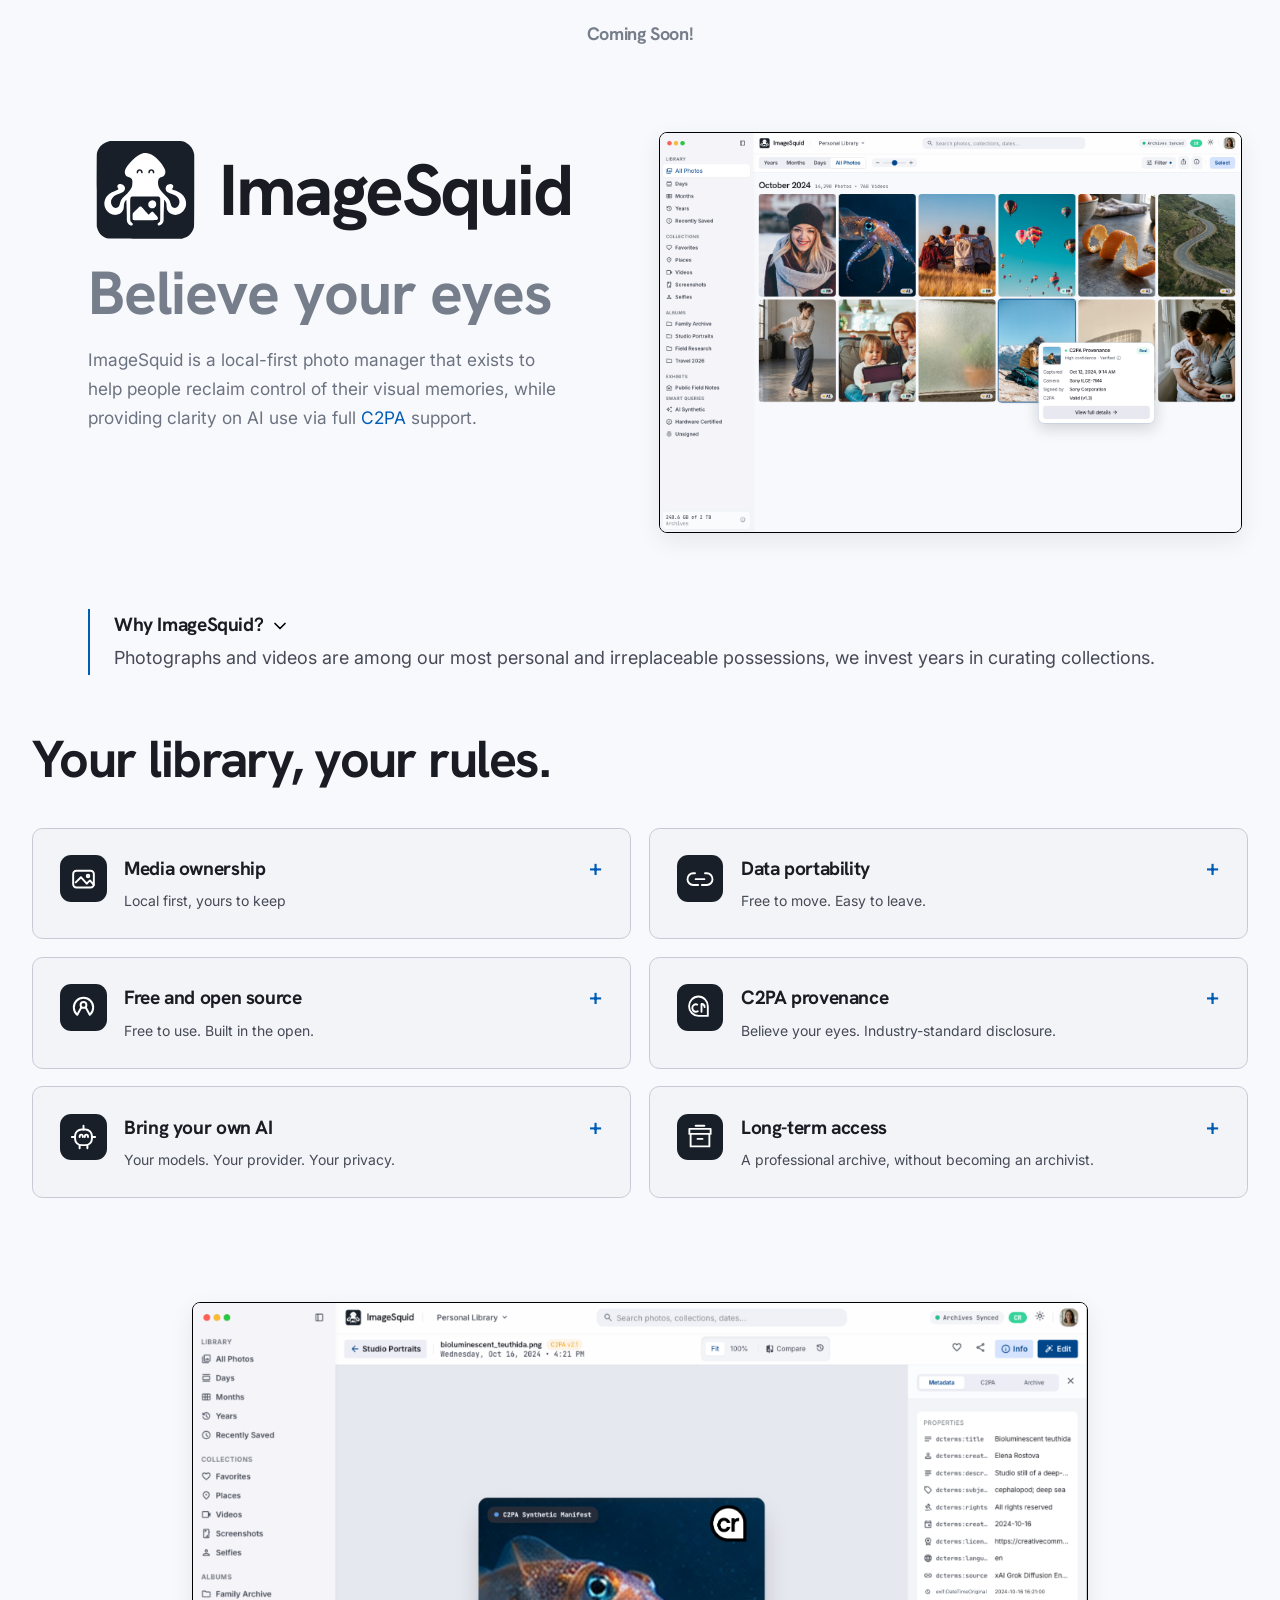
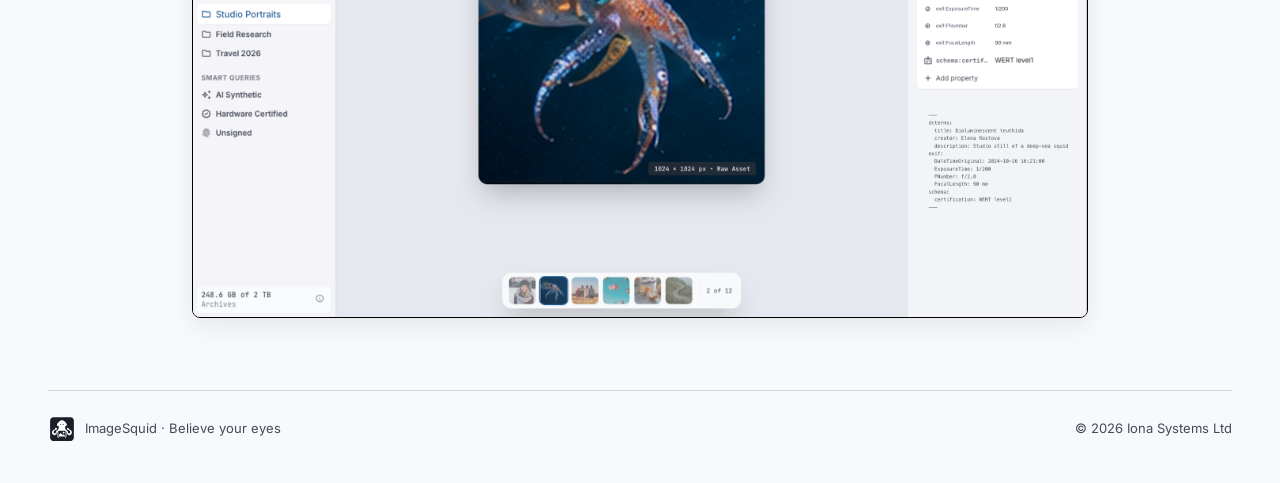
==== index.html @ df7cfb99 "refresh library cards, icons, and mobile footer" ====
<!DOCTYPE html>
<html lang="en">
  <head>
    <meta charset="utf-8" />
    <meta name="viewport" content="width=device-width, initial-scale=1" />
    <meta name="color-scheme" content="light" />
    <title>ImageSquid — Believe your eyes</title>
    <meta
      name="description"
      content="An open-source, local-first photo and video manager. Reclaim control of your visual memories. Believe your eyes."
    />
    <meta property="og:title" content="ImageSquid — Believe your eyes" />
    <meta
      property="og:description"
      content="A local-first photo and video library you own, with Content Credentials from the first import."
    />
    <meta property="og:image" content="assets/screen2.png" />
    <meta property="og:type" content="website" />
    <meta name="twitter:card" content="summary_large_image" />
    <link rel="icon" href="assets/ImageSquid-logo.svg" type="image/svg+xml" />
    <link rel="preconnect" href="https://fonts.googleapis.com" />
    <link rel="preconnect" href="https://fonts.gstatic.com" crossorigin />
    <link
      href="https://fonts.googleapis.com/css2?family=Hanken+Grotesk:ital,wght@0,500;0,600;0,700;1,500&family=Inter:wght@400;500;600;700&family=JetBrains+Mono:wght@500&display=swap"
      rel="stylesheet"
    />
    <style>
      :root {
        color-scheme: light;
        --radius-sm: 0.25rem;
        --radius-lg: 0.5rem;
        --radius-full: 9999px;
        --space-xs: 0.25rem;
        --space-sm: 0.5rem;
        --space-md: 1rem;
        --space-lg: 1.25rem;
        --gutter: 1.5rem;
        --font-display: "Hanken Grotesk", system-ui, sans-serif;
        --font-body: Inter, system-ui, sans-serif;
        --font-code: "JetBrains Mono", ui-monospace, monospace;
        --background: #f8f9fc;
        --on-background: #1a1c23;
        --surface: #ffffff;
        --surface-container-lowest: #ffffff;
        --surface-container-low: #f3f4f8;
        --surface-container: #eceef4;
        --surface-container-high: #e3e6ee;
        --on-surface: #1a1c23;
        --on-surface-variant: #454a56;
        --outline: #6b7280;
        --outline-variant: #c5cad6;
        --primary: #005db6;
        --on-primary: #ffffff;
        --primary-container: #d6e3ff;
        --c2pa-trusted: #047857;
        --c2pa-invalid: #b91c1c;
        --c2pa-wellformed: #1d4ed8;
        --status-unlisted: #b45309;
        --shadow: 0 8px 24px rgb(15 23 42 / 8%);
        --slate-700: #cbd5e1;
        --mark-bg: #181f28;
        --mark-fg: #ffffff;
      }

      *,
      *::before,
      *::after {
        box-sizing: border-box;
      }

      html {
        scroll-behavior: smooth;
        scroll-padding-top: 4.5rem;
      }

      body {
        margin: 0;
        background: var(--background);
        color: var(--on-surface);
        font-family: var(--font-body);
        font-size: 16px;
        font-weight: 400;
        line-height: 1.5;
        overflow-x: clip;
        -webkit-font-smoothing: antialiased;
      }

      img {
        max-width: 100%;
        height: auto;
        display: block;
      }

      a {
        color: var(--primary);
        text-decoration: none;
        text-underline-offset: 0.3em;
      }

      a:hover {
        text-decoration: underline;
      }

      h1,
      h2,
      h3 {
        font-family: var(--font-display);
        font-weight: 700;
        letter-spacing: -0.02em;
        color: var(--on-surface);
        margin: 0;
      }

      h1 {
        font-size: clamp(2.75rem, 7vw, 4.5rem);
        line-height: 1.05;
      }

      h2 {
        font-size: 1.5rem;
        line-height: 2rem;
      }

      h3 {
        font-size: 1.15rem;
        line-height: 1.5rem;
      }

      p {
        margin: 0;
        color: var(--on-surface-variant);
      }

      [hidden] {
        display: none !important;
      }

      .sr-only {
        position: absolute;
        width: 1px;
        height: 1px;
        padding: 0;
        margin: -1px;
        overflow: hidden;
        clip-path: inset(50%);
        white-space: nowrap;
        border: 0;
      }

      .label {
        font-size: 12px;
        font-weight: 700;
        line-height: 16px;
        letter-spacing: 0.05em;
        text-transform: uppercase;
        color: var(--on-surface-variant);
        margin: 0 0 var(--space-sm);
      }

      .code {
        font-family: var(--font-code);
        font-size: 13px;
        font-weight: 500;
      }

      .skip-link {
        position: absolute;
        left: 1rem;
        top: -4rem;
        z-index: 20;
        padding: 0.75rem 1rem;
        background: var(--primary);
        color: var(--on-primary);
        border-radius: var(--radius-sm);
      }

      .skip-link:focus {
        top: 1rem;
      }

      .site-header {
        display: flex;
        align-items: center;
        justify-content: center;
        min-height: 4.25rem;
        padding-block: 0.75rem;
        padding-inline: clamp(1.5rem, 3vw, 4rem);
        background: var(--background);
      }

      .coming-soon {
        margin: 0;
        font-family: var(--font-display);
        font-weight: 700;
        font-size: 1.125rem;
        line-height: 1.3;
        letter-spacing: -0.02em;
        color: #767e8b;
        text-align: center;
      }

      .page-shell,
      .wide-shell,
      .hero-shell {
        margin-inline: auto;
        width: 100%;
        max-width: 80rem;
        padding-inline: 1.5rem;
      }

      .wide-shell {
        max-width: 120rem;
        padding-inline: 1rem;
      }

      .hero-shell {
        max-width: none;
        padding-inline: clamp(1.5rem, 3vw, 4rem);
        position: relative;
        z-index: 2;
      }

      .hero {
        display: grid;
        gap: 2.5rem;
        padding-block: 3.25rem 4.25rem;
        align-items: start;
      }

      .hero-copy,
      .hero-shot {
        min-width: 0;
      }

      .hero-copy {
        text-align: center;
      }

      .hero-lockup {
        display: flex;
        flex-direction: column;
        align-items: stretch;
        width: fit-content;
        max-width: 100%;
        margin-inline: auto;
      }

      .hero-brand {
        display: flex;
        align-items: center;
        justify-content: flex-start;
        gap: clamp(0.55rem, 1.6vw, 1rem);
        margin: 0 0 0.85rem;
        max-width: 100%;
      }

      .hero-logo {
        display: block;
        width: clamp(3.25rem, 9vw, 7.25rem);
        height: clamp(3.25rem, 9vw, 7.25rem);
        flex-shrink: 0;
        margin: 0;
      }

      .hero-wordmark {
        margin: 0;
        font-family: var(--font-display);
        font-weight: 700;
        font-size: clamp(1.7rem, 7vw, 4.5rem);
        line-height: 1;
        letter-spacing: -0.035em;
        color: var(--on-surface);
        min-width: 0;
      }

      .hero-copy h1 {
        width: 0;
        min-width: 100%;
        margin: 0;
        font-size: clamp(1.15rem, 4.6vw, 2.85rem);
        line-height: 1.05;
        letter-spacing: -0.02em;
        color: #767e8b;
        text-align: left;
        white-space: nowrap;
        overflow: hidden;
      }

      .hero-copy .intro {
        width: 0;
        min-width: 100%;
        margin: 1.25rem 0 0;
        font-size: 1.08rem;
        line-height: 1.7;
        text-align: left;
        overflow-wrap: anywhere;
        word-break: break-word;
        color: #6b7280;
      }

      .hero-copy .intro p {
        margin: 0;
        color: inherit;
      }

      .hero-copy .intro p + p {
        margin-top: 1em;
      }

      .hero-copy .intro p:first-child + p {
        margin-top: 1.7em;
      }

      .hero-copy .intro a {
        color: var(--primary);
        text-underline-offset: 0.18em;
      }

      .hero-actions {
        display: flex;
        flex-wrap: wrap;
        align-items: center;
        gap: 0.75rem;
        margin-top: 1.75rem;
      }

      .btn {
        display: inline-flex;
        align-items: center;
        justify-content: center;
        min-height: 2.75rem;
        padding: 0 1.15rem;
        border-radius: var(--radius-sm);
        font-size: 0.875rem;
        font-weight: 600;
        line-height: 1.25;
        text-decoration: none;
        border: 1px solid transparent;
        cursor: pointer;
        font-family: inherit;
      }

      .btn:hover {
        text-decoration: none;
      }

      .btn-primary {
        background: var(--primary);
        color: var(--on-primary);
      }

      .btn-primary:hover {
        filter: brightness(1.06);
      }

      .btn-ghost {
        background: transparent;
        color: var(--on-surface);
        border-color: var(--outline-variant);
      }

      .btn-ghost:hover {
        background: var(--surface-container);
      }

      .hero-shot,
      .c2pa-shot {
        margin: 0;
        border-radius: var(--radius-lg);
        overflow: hidden;
        border: 1px solid #000;
        box-shadow: var(--shadow);
        position: relative;
        z-index: 1;
        transform-origin: center center;
        transition: transform 0.22s ease, box-shadow 0.22s ease;
      }

      .hero-shot img,
      .c2pa-shot img {
        width: 100%;
        height: auto;
        display: block;
      }

      @media (hover: hover) and (pointer: fine) {
        .hero-shot:hover,
        .c2pa-shot:hover {
          z-index: 40;
          transform: scale(1.5);
          box-shadow: 0 28px 80px rgb(15 23 42 / 28%);
        }
      }

      body:has(.hero-shot:hover),
      body:has(.c2pa-shot:hover) {
        overflow-x: visible;
      }

      .believe-band {
        display: grid;
        justify-items: center;
        text-align: center;
        gap: 0.85rem;
        padding: 3.25rem 1rem;
        border-block: 1px solid var(--slate-700);
      }

      .believe-band img {
        width: 72px;
        height: 72px;
        border-radius: 1rem;
      }

      .believe-band p {
        font-family: var(--font-display);
        font-size: clamp(1.75rem, 4vw, 2.5rem);
        font-weight: 700;
        letter-spacing: -0.03em;
        color: var(--on-surface);
        line-height: 1.15;
      }

      .believe-band span {
        color: var(--primary);
      }

      .story,
      .product,
      .points,
      .gallery,
      .close {
        padding-block: 3.25rem;
      }

      .section-head {
        max-width: 40rem;
        margin-bottom: 1.75rem;
      }

      .section-head p {
        margin-top: 0.7rem;
      }

      .fold {
        background: var(--surface-container);
        border: 1px solid var(--outline-variant);
        border-radius: var(--radius-lg);
        padding: 1.15rem 1.25rem;
      }

      .fold + .fold {
        margin-top: 0.85rem;
      }

      .fold summary {
        cursor: pointer;
        list-style: none;
        display: grid;
        gap: 0.35rem;
      }

      .fold summary::-webkit-details-marker {
        display: none;
      }

      .fold summary .more {
        color: var(--primary);
        font-size: 0.8125rem;
        font-weight: 600;
      }

      .fold[open] summary .more {
        color: var(--on-surface-variant);
      }

      .fold .body {
        display: grid;
        gap: 0.85rem;
        padding-top: 1rem;
        max-width: 46rem;
      }

      .fold .body p + p {
        margin-top: 0;
      }

      .tip {
        border-bottom: 1px dotted var(--outline);
        cursor: help;
      }

      .app-stage {
        padding-block: 1rem 3.5rem;
      }

      .tabs {
        display: flex;
        flex-wrap: wrap;
        gap: 0.4rem;
        margin: 1.25rem 0 1rem;
      }

      .tab {
        min-height: 2.5rem;
        padding: 0 0.95rem;
        border-radius: var(--radius-full);
        border: 1px solid var(--outline-variant);
        background: var(--surface-container-low);
        color: var(--on-surface-variant);
        font: 600 0.875rem/1 var(--font-body);
        cursor: pointer;
      }

      .tab[aria-selected="true"] {
        background: var(--primary);
        color: var(--on-primary);
        border-color: transparent;
      }

      .shot-frame {
        margin: 0;
        padding: 0.65rem;
        background: var(--surface-container);
        border: 1px solid var(--slate-700);
        border-radius: var(--radius-lg);
        box-shadow: var(--shadow);
      }

      .shot-frame button {
        display: block;
        width: 100%;
        padding: 0;
        border: 0;
        background: var(--surface-container-lowest);
        border-radius: var(--radius-sm);
        cursor: zoom-in;
      }

      .shot-frame img {
        width: 100%;
        height: auto;
        object-fit: contain;
        background: #f4f5f8;
        border-radius: var(--radius-sm);
      }

      .shot-frame figcaption {
        display: flex;
        flex-wrap: wrap;
        justify-content: space-between;
        gap: 0.5rem 1rem;
        padding: 0.9rem 0.35rem 0.25rem;
        color: var(--on-surface-variant);
        font-size: 0.8125rem;
      }

      .shot-frame figcaption > span:first-child {
        font: 500 0.8125rem/1rem var(--font-code);
        color: var(--on-surface);
      }

      .points-grid {
        display: grid;
        gap: 0.85rem;
      }

      .point {
        display: grid;
        grid-template-columns: 3rem 1fr;
        gap: 0.95rem 1rem;
        align-items: start;
        background: var(--surface-container);
        border: 1px solid var(--outline-variant);
        border-radius: var(--radius-lg);
        padding: 1.1rem 1.15rem;
      }

      .point svg {
        width: 3rem;
        height: 3rem;
        display: block;
      }

      .point h3 {
        margin-bottom: 0.3rem;
      }

      .point .teaser {
        font-size: 0.95rem;
      }

      .point details {
        grid-column: 2;
      }

      .point summary {
        cursor: pointer;
        color: var(--primary);
        font-size: 0.8125rem;
        font-weight: 600;
        width: fit-content;
        margin-top: 0.55rem;
      }

      .point .body {
        display: grid;
        gap: 0.8rem;
        padding-top: 0.75rem;
      }

      .media-grid {
        display: grid;
        grid-template-columns: repeat(12, minmax(0, 1fr));
        gap: var(--space-sm);
        min-width: 0;
      }

      .media-card {
        position: relative;
        display: block;
        padding: 0;
        border: 1px solid var(--outline-variant);
        border-radius: var(--radius-sm);
        overflow: hidden;
        background: var(--surface-container-low);
        cursor: pointer;
        color: inherit;
        font: inherit;
        text-align: left;
        grid-column: span 6;
      }

      .media-card img {
        width: 100%;
        height: 100%;
        object-fit: cover;
        aspect-ratio: 1 / 1;
      }

      .media-card.wide img {
        aspect-ratio: 16 / 10;
      }

      .media-card.tall img {
        aspect-ratio: 2 / 3;
      }

      .cr-badge {
        position: absolute;
        right: 0.5rem;
        bottom: 0.5rem;
        display: inline-flex;
        align-items: center;
        gap: 0.35rem;
        padding: 0.25rem 0.55rem;
        border-radius: var(--radius-full);
        background: rgb(16 19 27 / 78%);
        backdrop-filter: blur(8px);
        border: 1px solid rgb(255 255 255 / 14%);
        font-family: var(--font-code);
        font-size: 11px;
        font-weight: 500;
        letter-spacing: 0.04em;
        color: #fff;
      }

      .dot {
        width: 0.375rem;
        height: 0.375rem;
        border-radius: 50%;
        display: inline-block;
        background: var(--c2pa-wellformed);
      }

      .dot.trusted,
      .cr-badge.trusted .dot {
        background: var(--c2pa-trusted);
      }

      .dot.ai,
      .cr-badge.ai .dot {
        background: var(--status-unlisted);
      }

      .dot.wellformed,
      .cr-badge.wellformed .dot {
        background: var(--c2pa-wellformed);
      }

      .legend {
        list-style: none;
        display: flex;
        flex-wrap: wrap;
        gap: var(--gutter);
        padding: 0;
        margin: var(--gutter) 0 0;
        font-family: var(--font-code);
        font-size: 12px;
        color: var(--on-surface-variant);
      }

      .legend li {
        display: flex;
        align-items: center;
        gap: 0.4rem;
      }

      .close {
        text-align: center;
        padding-bottom: 4.5rem;
      }

      .close img {
        width: 88px;
        height: 88px;
        margin: 0 auto 1.15rem;
        border-radius: 1.15rem;
      }

      .close p {
        max-width: 36rem;
        margin: 0.85rem auto 1.5rem;
      }

      .close .hero-actions {
        justify-content: center;
        margin-top: 0;
      }

      .site-footer {
        --footer-mark: 28px;
        --footer-mark-gap: 0.55rem;
        container-type: inline-size;
        display: flex;
        flex-wrap: wrap;
        justify-content: space-between;
        align-items: center;
        gap: 1rem 2rem;
        border-top: 1px solid var(--slate-700);
        padding-block: 1.5rem 2.5rem;
        color: var(--on-surface-variant);
        font-size: 0.8125rem;
      }

      .footer-brand {
        display: flex;
        align-items: center;
        gap: var(--footer-mark-gap);
        margin: 0;
        color: var(--on-surface-variant);
      }

      .footer-brand img {
        width: var(--footer-mark);
        height: var(--footer-mark);
        border-radius: 0.4rem;
      }

      /* The row wraps just under 418px. Indent only then, so the wide row stays flush right. */
      @container (max-width: 417px) {
        .footer-links {
          padding-inline-start: calc(var(--footer-mark) + var(--footer-mark-gap));
        }
      }

      .footer-links {
        display: flex;
        flex-wrap: wrap;
        gap: 1.25rem;
      }

      .footer-links a {
        color: var(--on-surface-variant);
      }

      .panel-status {
        display: flex;
        align-items: center;
        gap: 0.45rem;
        margin: 0.75rem 0;
        color: var(--on-surface);
      }

      .meta {
        margin: 0;
        display: grid;
        gap: var(--space-sm);
      }

      .meta div {
        display: flex;
        justify-content: space-between;
        gap: var(--space-md);
        padding: 0.45rem 0.6rem;
        background: var(--surface-container-low);
        border: 1px solid var(--outline-variant);
        border-radius: var(--radius-sm);
      }

      .meta dt {
        font-size: 12px;
        font-weight: 700;
        letter-spacing: 0.04em;
        text-transform: uppercase;
        color: var(--on-surface-variant);
      }

      .meta dd {
        margin: 0;
        font-family: var(--font-code);
        font-size: 13px;
        font-weight: 500;
        color: var(--on-surface);
        text-align: right;
      }

      a:focus-visible,
      button:focus-visible,
      summary:focus-visible,
      select:focus-visible {
        outline: 2px solid var(--primary);
        outline-offset: 2px;
      }

      @media (min-width: 768px) {
        .page-shell {
          padding-inline: 2rem;
        }

        .wide-shell {
          padding-inline: 1.5rem;
        }

        .points-grid {
          grid-template-columns: repeat(2, minmax(0, 1fr));
        }

        .media-card.span-8 {
          grid-column: span 8;
        }

        .media-card.span-4 {
          grid-column: span 4;
        }

        .media-card.span-3 {
          grid-column: span 3;
        }

        .media-card.span-6 {
          grid-column: span 6;
        }

        .media-card.wide img,
        .media-card.tall img {
          height: 100%;
          min-height: 16rem;
          aspect-ratio: auto;
        }
      }

      @media (min-width: 1024px) {
        .page-shell {
          padding-inline: 3rem;
        }

        .hero {
          grid-template-columns: 1fr 1fr;
          gap: clamp(2rem, 3vw, 3.5rem);
          padding-block: 4rem 4.5rem;
        }

        .shot-frame img {
          min-height: 0;
        }

        .points-grid {
          grid-template-columns: 1fr;
        }

        .point {
          grid-template-columns: 3.25rem 1fr;
          padding: 1.25rem 1.4rem;
        }
      }

      @media (min-width: 1280px) {
        .points-grid {
          grid-template-columns: repeat(2, minmax(0, 1fr));
        }
      }

      @media (max-width: 480px) {
        .point {
          grid-template-columns: 2.5rem 1fr;
        }

        .point svg {
          width: 2.5rem;
          height: 2.5rem;
        }

        .point details {
          grid-column: 1 / -1;
        }
      }

      @media (prefers-reduced-motion: reduce) {
        html {
          scroll-behavior: auto;
        }

        .hero-shot,
        .c2pa-shot {
          transition: none;
        }

        .belief-arrow {
          transition: none;
        }
      }

      .belief-band {
        position: relative;
        z-index: 0;
        padding-block: 0.25rem 0;
      }

      .belief-band .wrap {
        width: 100%;
        margin: 0;
      }

      .belief-expand {
        box-sizing: border-box;
        margin: 0;
        margin-left: var(--logo-left, clamp(1.5rem, 3vw, 4rem));
        width: calc(var(--shot-right, 100%) - var(--logo-left, 0px));
        max-width: calc(100% - var(--logo-left, 2rem));
        border-left: 2px solid var(--primary);
        padding: 0.25rem 0 0.25rem 1.5rem;
        font-size: 1.125rem;
        line-height: 1.5;
        color: var(--on-surface);
      }

      .belief-expand summary {
        cursor: pointer;
        list-style: none;
      }

      .belief-expand summary::-webkit-details-marker {
        display: none;
      }

      .belief-title-row {
        display: flex;
        align-items: center;
        gap: 0.4rem;
        width: max-content;
        max-width: 100%;
        margin: 0 0 0.35rem;
      }

      .belief-title {
        margin: 0;
        font-family: var(--font-display);
        font-size: 1.2rem;
        font-weight: 700;
        line-height: 1.3;
        letter-spacing: -0.02em;
        color: var(--on-surface);
      }

      .belief-expand summary p {
        margin: 0;
      }

      .belief-arrow {
        flex-shrink: 0;
        display: inline-flex;
        color: #000;
        transition: transform 0.15s ease;
      }

      .belief-arrow svg {
        width: 1.25rem;
        height: 1.25rem;
      }

      .belief-expand[open] .belief-arrow {
        transform: rotate(180deg);
      }

      .belief-rest {
        padding-top: 1em;
      }

      .belief-rest p {
        margin: 0;
      }

      .belief-rest p + p {
        margin-top: 1em;
      }

      #your-library {
        position: relative;
        z-index: 0;
        padding-block: 3.5rem 5.5rem;
      }

      #your-library .wrap {
        width: min(80rem, calc(100% - 4rem));
        margin-inline: auto;
      }

      .c2pa-band {
        position: relative;
        z-index: 2;
        padding: 1rem 15% 4.5rem;
      }

      @media (max-width: 1023px) {
        .c2pa-band {
          padding-inline: clamp(1.5rem, 3vw, 4rem);
        }

        .c2pa-shot {
          width: 100%;
        }

        .belief-expand {
          margin-left: var(--shot-left, clamp(1.5rem, 3vw, 4rem));
          width: calc(var(--shot-right, 100%) - var(--shot-left, 0px));
          max-width: calc(100% - var(--shot-left, 1.5rem));
        }
      }

      .c2pa-heading {
        font-family: var(--font-display);
        font-size: clamp(2.25rem, 4.5vw, 3.25rem);
        line-height: 1.1;
        letter-spacing: -0.03em;
        font-weight: 700;
        color: #767e8b;
        margin: 0 0 1.5rem;
        text-align: center;
      }

      .c2pa-caption {
        margin: 1.25rem 15% 0;
        font-size: 1.08rem;
        line-height: 1.7;
        color: #6b7280;
      }

      .c2pa-caption a {
        color: var(--primary);
        text-underline-offset: 0.18em;
      }

      #your-library .principle-head {
        margin-bottom: 2.5rem;
      }

      #your-library .section-title {
        font-family: var(--font-display);
        font-size: clamp(2.25rem, 4.5vw, 3.25rem);
        line-height: 1.1;
        letter-spacing: -0.03em;
        font-weight: 700;
        color: var(--on-surface);
        margin: 0;
      }

      #your-library .principle-grid {
        display: grid;
        grid-template-columns: 1fr 1fr;
        gap: 1.1rem;
        align-items: start;
      }

      #your-library .principle {
        border: 1px solid var(--outline-variant);
        border-radius: 0.65rem;
        background: var(--surface-container-low);
      }

      #your-library .principle summary {
        list-style: none;
        display: flex;
        align-items: flex-start;
        gap: 1.1rem;
        padding: 1.65rem 1.7rem;
        cursor: pointer;
      }

      #your-library .principle summary::-webkit-details-marker {
        display: none;
      }

      #your-library .feature-icon {
        width: 2.9rem;
        height: 2.9rem;
        flex: none;
        border-radius: 0.7rem;
        background: var(--mark-bg);
        color: var(--mark-fg);
        display: flex;
        align-items: center;
        justify-content: center;
      }

      #your-library .feature-icon img {
        width: 1.9rem;
        height: 1.9rem;
        max-width: none;
      }

      #your-library .principle {
        min-width: 0;
      }

      #your-library .principle summary {
        min-width: 0;
      }

      #your-library .detail-text {
        flex: 1 1 auto;
        min-width: 0;
      }

      #your-library .detail-title {
        display: block;
        font-family: var(--font-display);
        font-size: 1.2rem;
        font-weight: 700;
        letter-spacing: -0.02em;
        color: var(--on-surface);
      }

      #your-library .detail-lead {
        display: block;
        margin-top: 0.4rem;
        color: var(--on-surface-variant);
        font-size: 0.875rem;
        line-height: 1.55;
        overflow-wrap: break-word;
      }

      #your-library .plus {
        color: var(--primary);
        margin-left: auto;
        flex-shrink: 0;
        display: inline-block;
        font-size: 1.45rem;
        line-height: 1.2;
        font-weight: 500;
        transition: transform 0.15s ease;
      }

      #your-library .principle[open] .plus {
        transform: rotate(45deg);
      }

      #your-library .principle .detail-copy {
        padding: 0 1.7rem 0.6rem;
        color: var(--on-surface-variant);
        font-size: 0.95rem;
        line-height: 1.65;
      }

      #your-library .principle[open] summary {
        padding-bottom: 1.15rem;
      }

      #your-library .principle[open] .detail-copy {
        border-top: 1px solid var(--outline-variant);
        padding-top: 1.35rem;
        padding-bottom: 1.5rem;
      }

      #your-library .detail-copy p + p {
        margin-top: 1rem;
      }

      @media (max-width: 900px) {
        .belief-expand {
          font-size: 1rem;
          padding-left: 1.15rem;
        }

        #your-library .wrap {
          width: calc(100% - 2.5rem);
        }

        #your-library .principle-head {
          margin-bottom: 1.75rem;
        }

        #your-library .principle-grid {
          grid-template-columns: 1fr;
          gap: 0.75rem;
        }

        #your-library .principle summary {
          padding: 1.35rem 1.1rem;
          gap: 0.75rem;
        }

        #your-library .feature-icon {
          width: 2.45rem;
          height: 2.45rem;
          border-radius: 0.55rem;
        }

        #your-library .feature-icon img {
          width: 1.6rem;
          height: 1.6rem;
        }

        #your-library .plus {
          font-size: 1.25rem;
        }

        #your-library .principle .detail-copy {
          padding-inline: 1.1rem;
        }
      }

    </style>
  </head>
  <body>
    <a class="skip-link" href="#main">Skip to content</a>

    <header class="site-header">
      <p class="coming-soon">Coming Soon!</p>
    </header>

    <main id="main">
      <div class="hero-shell">
        <section class="hero" id="top" aria-labelledby="hero-heading">
          <div class="hero-copy">
            <div class="hero-lockup">
              <div class="hero-brand">
                <img class="hero-logo" src="assets/ImageSquid-logo.svg" alt="" width="1024" height="1024" />
                <p class="hero-wordmark">ImageSquid</p>
              </div>
              <h1 id="hero-heading">Believe your eyes</h1>
              <div class="intro">
                <p>
                  ImageSquid is a local-first photo manager that exists to help people reclaim control of their visual
              memories, while providing clarity on AI use via full
              <a href="https://contentcredentials.org/" rel="noopener noreferrer">C2PA</a>
              support.
                </p>
              </div>
            </div>
          </div>
          <figure class="hero-shot">
            <img
              src="assets/screen2.png"
              alt="ImageSquid library showing All Photos with a Content Credentials provenance card"
              width="1600"
              height="1100"
              fetchpriority="high"
            />
          </figure>
        </section>
      </div>

      <section class="belief-band" aria-label="Why ImageSquid">
        <div class="wrap">
          <details class="belief-expand">
            <summary>
              <div class="belief-title-row">
                <p class="belief-title">Why ImageSquid?</p>
                <span class="belief-arrow" aria-hidden="true">
                  <svg viewBox="0 0 24 24" fill="none" stroke="currentColor" stroke-width="2" stroke-linecap="round" stroke-linejoin="round">
                    <path d="M6 9l6 6 6-6" />
                  </svg>
                </span>
              </div>
              <p>
                Photographs and videos are among our most personal and
                irreplaceable possessions, we invest years in curating
                collections.
              </p>
            </summary>
            <div class="belief-rest">
              <p>
                However, big tech commercial platforms control how our precious
                memories are stored, organized, accessed, and shared while we
                also rely on their AI tools to process our own images.
              </p>
              <p>
                At the same time, thanks to widespread use of AI, we are losing
                trust in the authenticity and provenance of online images.
              </p>
              <p>ImageSquid exists to address these problems.</p>
            </div>
          </details>
        </div>
      </section>

      <section class="section" id="your-library" aria-labelledby="library-heading">
        <div class="wrap">
          <div class="principle-head">
            <h2 class="section-title" id="library-heading">
              Your library, your rules.</h2>
          </div>
          <div class="principle-grid">
            <details class="principle">
              <summary>
                <span class="feature-icon">
                  <img src="assets/media-ownership.svg" alt="" width="48" height="48" />
                </span>
                <span class="detail-text">
                  <span class="detail-title">Media ownership</span>
                  <span class="detail-lead">Local first, yours to keep</span>
                </span>
                <span class="plus" aria-hidden="true">+</span>
              </summary>
              <div class="detail-copy">
                <p>
                  Media ownership means more than just access to image files: it
                  means retaining available descriptions, dates, edits,
                  organization, relationships, and source context that give those
                  images meaning.
                </p>
                <p>
                  ImageSquid aims to make independent media ownership convenient.
                  Users should have a fast, capable application for finding,
                  enhancing, enjoying, and sharing their collections across
                  devices and operating systems.
                </p>
              </div>
            </details>
            <details class="principle">
              <summary>
                <span class="feature-icon">
                  <img src="assets/data-portability.svg" alt="" width="48" height="48" />
                </span>
                <span class="detail-text">
                  <span class="detail-title">Data portability</span>
                  <span class="detail-lead">Free to move. Easy to leave.</span>
                </span>
                <span class="plus" aria-hidden="true">+</span>
              </summary>
              <div class="detail-copy">
                <p>
                  ImageSquid libraries remain usable offline, portable between
                  providers, and exportable if users quit ImageSquid. Optional
                  hosting and synchronization supports that freedom.
                </p>
                <p>
                  ImageSquid's business model is to offer all application
                  features as free and open-source software and provide a
                  freemium upgrade for ImageSquid.app backup and syncing
                  service.
                </p>
                <p>
                  This is a similar approach to the Obsidian note management
                  tool. Obsidian is free but closed source. With ImageSquid's
                  open-source license users can clone the same software from our
                  Git repo and host their own backup and sync infrastructure if
                  they choose.
                </p>
                <p>
                  To be clear, ImageSquid users must be able to leave a hosting
                  provider, work offline, recover from mistakes, and leave
                  ImageSquid the app and the optional online service at any time
                  without losing original media, subsequent enhancements or
                  metadata enrichment.
                </p>
                <p>
                  This principle and its practical implementation is based
                  heavily on the Personal Data Server primitive used in the AT
                  Protocol architecture by platforms like Bluesky.
                </p>
              </div>
            </details>
            <details class="principle">
              <summary>
                <span class="feature-icon">
                  <img src="assets/open-source.svg" alt="" width="48" height="48" />
                </span>
                <span class="detail-text">
                  <span class="detail-title">Free and open source</span>
                  <span class="detail-lead">Free to use. Built in the open.</span>
                </span>
                <span class="plus" aria-hidden="true">+</span>
              </summary>
              <div class="detail-copy">
                <p>
                  Every ImageSquid application feature is free and open-source
                  software. You can clone the same code from the Git repository
                  and run it yourself, including your own backup and sync.
                </p>
              </div>
            </details>
          <details class="principle">
              <summary>
                <span class="feature-icon">
                  <img src="assets/c2pa-provenance.svg" alt="" width="48" height="48" />
                </span>
                <span class="detail-text">
                  <span class="detail-title">C2PA provenance</span>
                  <span class="detail-lead">Believe your eyes. Industry-standard disclosure.</span>
                </span>
                <span class="plus" aria-hidden="true">+</span>
              </summary>
              <div class="detail-copy">
                <p>
                  ImageSquid keeps C2PA Content Credentials with the media, so
                  you can see how a picture was made, including when AI was
                  used. The manifest stays with the file, in your library.
                </p>
              </div>
            </details>
            <details class="principle">
              <summary>
                <span class="feature-icon">
                  <img src="assets/byo-ai.svg" alt="" width="48" height="48" />
                </span>
                <span class="detail-text">
                  <span class="detail-title">Bring your own AI</span>
                  <span class="detail-lead">Your models. Your provider. Your privacy.</span>
                </span>
                <span class="plus" aria-hidden="true">+</span>
              </summary>
              <div class="detail-copy">
                <p>
                  The actual AI inference models used in ImageSquid processing
                  tasks and end-user features should remain the user's choice.
                </p>
                <p>
                  ImageSquid can connect to a local AI runner and open-source
                  model (for example llama.cpp + Gemma 4) using the
                  industry-standard OpenAI API format, or to the owner's own
                  supported frontier-provider account; the user pays that
                  provider directly. This is bring-your-own (BYO) inference. The
                  AI Connections surface explains that arrangement, including
                  that encrypted backup does not receive inference traffic and
                  that a remote endpoint can read what the owner sends.
                </p>
              </div>
            </details>
            <details class="principle">
              <summary>
                <span class="feature-icon">
                  <img src="assets/long-term-access.svg" alt="" width="48" height="48" />
                </span>
                <span class="detail-text">
                  <span class="detail-title">Long-term access</span>
                  <span class="detail-lead">A professional archive, without becoming an archivist.</span>
                </span>
                <span class="plus" aria-hidden="true">+</span>
              </summary>
              <div class="detail-copy">
                <p>
                  ImageSquid is designed from the perspective of professional
                  archival collections management. It adopts a long-term view of
                  the stewardship, findability, usability, and trustworthiness
                  of the digital files in the system's care.
                </p>
                <p>
                  Original media and its accumulated context are preserved using
                  open archival standards so collections remain recoverable,
                  understandable, and reusable over time.
                </p>
                <p>
                  A key component of this approach is the capability to use the
                  files that ImageSquid stores on disk as the canonical data
                  source. If any of the application layer or its indexes are
                  corrupted or removed, the user will have the option to rebuild
                  the application layer in full using the source files stored in
                  OCFL (Oxford Common File Layout) objects.
                </p>
                <p>
                  OCFL is the digital archives industry's best practice for
                  storing versioned files and inventories on disk so a
                  collection remains inspectable and rebuildable with ordinary
                  file tools, independent of ImageSquid's catalog or an online
                  platform.
                </p>
                <p>
                  ImageSquid brings this discipline and professional design into
                  everyday image management without requiring users to become
                  archivists or system administrators.
                </p>
              </div>
            </details>
            </div>
        </div>
      </section>

      <section class="c2pa-band" aria-labelledby="c2pa-heading">
        <figure class="c2pa-shot">
          <img
            src="assets/screen3.png"
            alt="ImageSquid media inspector showing an AI-generated squid portrait with a C2PA Synthetic Manifest badge, C2PA version in the title bar, and Metadata, C2PA, and Archive tabs"
            width="1600"
            height="1100"
          />
        </figure>

      </section>

      <div class="page-shell">
        <footer class="site-footer">
          <p class="footer-brand">
            <img src="assets/ImageSquid-logo.svg" alt="" width="28" height="28" />
            ImageSquid · Believe your eyes
          </p>
          <p class="footer-links">
            <a href="https://iona.ltd" rel="noopener noreferrer">© 2026 Iona Systems Ltd</a>
          </p>
        </footer>
      </div>
    </main>

    <script>
      (function () {
        const brand = document.querySelector(".hero-brand");
        const title = document.getElementById("hero-heading");
        if (!brand || !title) return;

        const probe = document.createElement("span");
        probe.setAttribute("aria-hidden", "true");
        probe.textContent = title.textContent;
        probe.style.cssText =
          "position:absolute;left:-9999px;top:0;white-space:nowrap;font-size:100px;pointer-events:none;";
        document.body.appendChild(probe);

        const fit = () => {
          const target = brand.getBoundingClientRect().width;
          const cs = getComputedStyle(title);
          probe.style.fontFamily = cs.fontFamily;
          probe.style.fontWeight = cs.fontWeight;
          probe.style.fontStyle = cs.fontStyle;
          probe.style.letterSpacing = cs.letterSpacing;
          probe.style.fontSize = "100px";
          const natural = probe.getBoundingClientRect().width;
          if (target <= 0 || natural <= 0) return;
          title.style.fontSize = (100 * target) / natural + "px";
          window.dispatchEvent(new Event("imagesquid:lockup"));
        };

        fit();
        if (document.fonts && document.fonts.ready) {
          document.fonts.ready.then(fit);
        }
        if (typeof ResizeObserver === "function") {
          new ResizeObserver(fit).observe(brand);
        } else {
          window.addEventListener("resize", fit);
        }
      })();

      (function () {
        const logo = document.querySelector(".hero-logo");
        const lockup = document.querySelector(".hero-lockup");
        const shot = document.querySelector(".hero-shot");
        if (!logo) return;

        const align = () => {
          const left = Math.max(0, Math.round(logo.getBoundingClientRect().left));
          document.documentElement.style.setProperty("--logo-left", left + "px");
          if (shot) {
            const box = shot.getBoundingClientRect();
            document.documentElement.style.setProperty(
              "--shot-left",
              Math.max(0, Math.round(box.left)) + "px"
            );
            document.documentElement.style.setProperty(
              "--shot-right",
              Math.round(box.right) + "px"
            );
          }
        };

        align();
        requestAnimationFrame(align);
        if (document.fonts && document.fonts.ready) {
          document.fonts.ready.then(() => {
            align();
            requestAnimationFrame(align);
          });
        }
        if (typeof ResizeObserver === "function") {
          new ResizeObserver(align).observe(logo);
          if (lockup) new ResizeObserver(align).observe(lockup);
          if (shot) new ResizeObserver(align).observe(shot);
        }
        window.addEventListener("resize", align);
        window.addEventListener("imagesquid:lockup", align);
      })();
    </script>
  </body>
</html>
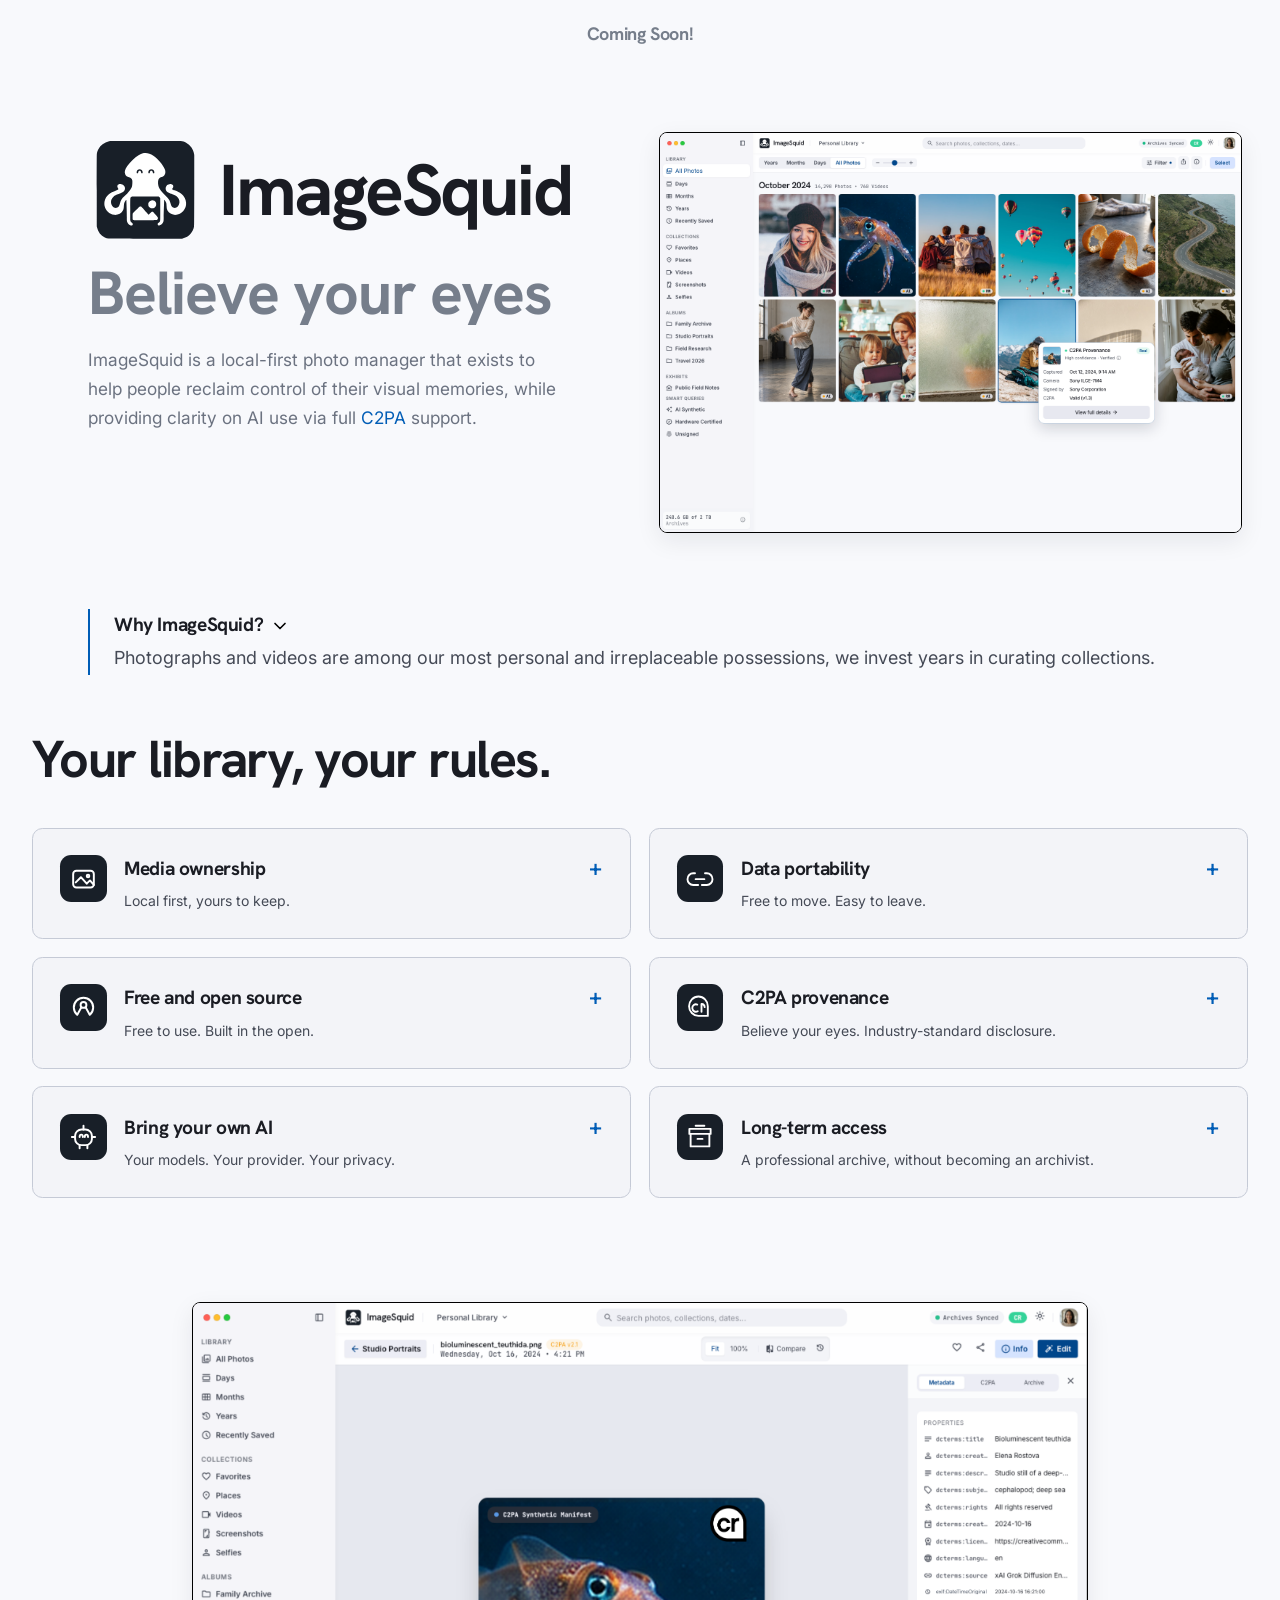
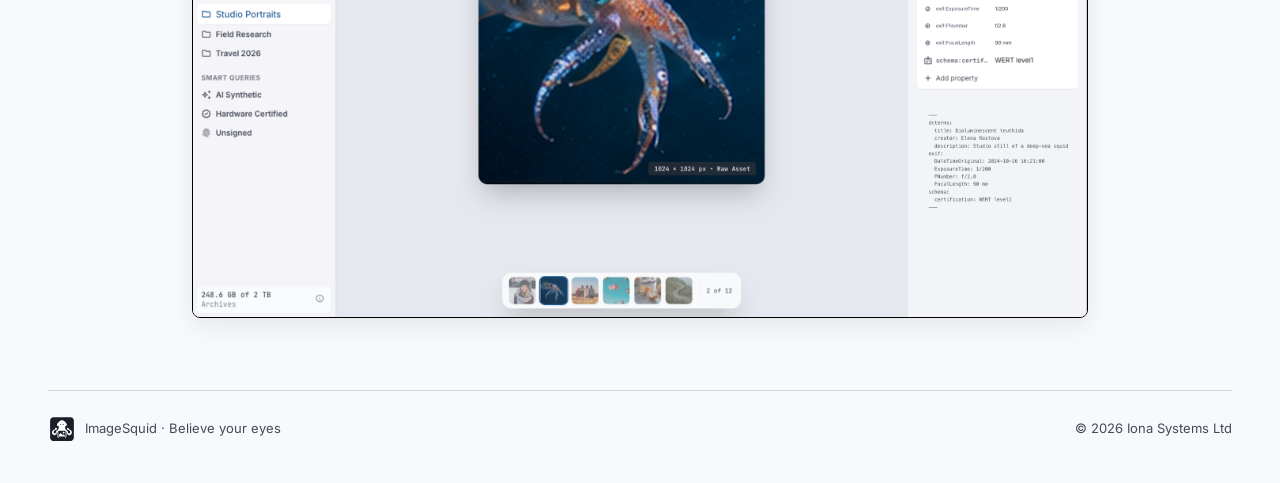
==== commit 13976e67: "rewrite library card copy" ====
--- a/index.html
+++ b/index.html
@@ -1182,8 +1182,19 @@
         padding-bottom: 1.5rem;
       }
 
-      #your-library .detail-copy p + p {
+      #your-library .detail-copy p + p,
+      #your-library .detail-copy p + ol,
+      #your-library .detail-copy ol + p {
         margin-top: 1rem;
+      }
+
+      #your-library .detail-copy ol {
+        margin: 0;
+        padding-left: 1.25rem;
+      }
+
+      #your-library .detail-copy li + li {
+        margin-top: 0.35rem;
       }
 
       @media (max-width: 900px) {
@@ -1319,22 +1330,61 @@
                 </span>
                 <span class="detail-text">
                   <span class="detail-title">Media ownership</span>
-                  <span class="detail-lead">Local first, yours to keep</span>
+                  <span class="detail-lead">Local first, yours to keep.</span>
                 </span>
                 <span class="plus" aria-hidden="true">+</span>
               </summary>
               <div class="detail-copy">
                 <p>
-                  Media ownership means more than just access to image files: it
-                  means retaining available descriptions, dates, edits,
-                  organization, relationships, and source context that give those
-                  images meaning.
+                  The images matter. So do the descriptions, dates, edits and
+                  relationships you've spent years bringing together.
+                </p>
+                <p>
+                  Retain full control over the files, the edits, and the meaning
+                  you've added.
+                </p>
+                <p>
+                  ImageSquid includes a bulk import feature for most major
+                  commercial photo management app platforms.
+                </p>
+                <p>
+                  The library lives on your computer, works offline, and leaves
+                  with you.
+                </p>
+                <p>
+                  Ownership is not just the image files but also the context and
+                  the meaning around them: descriptions, dates, edits,
+                  organization, and source context.
+                </p>
+                <p>
+                  Originals, edits, and metadata remain exportable if you quit
+                  the app or the hosted service.
                 </p>
                 <p>
                   ImageSquid aims to make independent media ownership convenient.
                   Users should have a fast, capable application for finding,
                   enhancing, enjoying, and sharing their collections across
                   devices and operating systems.
+                </p>
+                <p>
+                  The ImageSquid user experience combines the everyday
+                  convenience of comprehensive applications like Apple Photos
+                  with cross-platform ownership, reliable migration, and
+                  institutional-grade backup.
+                </p>
+                <p>
+                  For example, a single ImageSquid user library can be synced
+                  and used across Windows, macOS and Linux desktops, an online
+                  web app or mobile-web interfaces.
+                </p>
+                <p>
+                  The initial migration of a full image library into ImageSquid
+                  can take a while due to network and computing restrictions.
+                  Therefore, the import process must be robust, able to recover
+                  from errors and pick up where it left off without restarting.
+                  It needs to do this while running quietly in the background,
+                  without blocking or locking active UI use, and ensuring 100%
+                  file copy fidelity.
                 </p>
               </div>
             </details>
@@ -1351,34 +1401,32 @@
               </summary>
               <div class="detail-copy">
                 <p>
-                  ImageSquid libraries remain usable offline, portable between
-                  providers, and exportable if users quit ImageSquid. Optional
-                  hosting and synchronization supports that freedom.
-                </p>
-                <p>
-                  ImageSquid's business model is to offer all application
-                  features as free and open-source software and provide a
-                  freemium upgrade for ImageSquid.app backup and syncing
-                  service.
-                </p>
-                <p>
-                  This is a similar approach to the Obsidian note management
-                  tool. Obsidian is free but closed source. With ImageSquid's
-                  open-source license users can clone the same software from our
-                  Git repo and host their own backup and sync infrastructure if
-                  they choose.
-                </p>
-                <p>
-                  To be clear, ImageSquid users must be able to leave a hosting
-                  provider, work offline, recover from mistakes, and leave
-                  ImageSquid the app and the optional online service at any time
-                  without losing original media, subsequent enhancements or
-                  metadata enrichment.
+                  Work offline, move providers, or leave the app. Originals,
+                  enhancements, and metadata leave with you.
+                </p>
+                <p>
+                  You should be able to leave a provider, work offline, recover
+                  from mistakes, and even leave ImageSquid. Your memories come
+                  with you.
+                </p>
+                <p>
+                  ImageSquid users are able to leave a hosting provider, work
+                  offline, recover from mistakes, and leave ImageSquid the app
+                  and the optional online service at any time without losing
+                  original media, subsequent enhancements or metadata enrichment.
                 </p>
                 <p>
                   This principle and its practical implementation is based
-                  heavily on the Personal Data Server primitive used in the AT
-                  Protocol architecture by platforms like Bluesky.
+                  heavily on the Personal Data Server primitive used by BlueSky
+                  and the AT Protocol architecture.
+                </p>
+                <p>
+                  ImageSquid files are stored as archival OCFL objects. Its
+                  export utilities allow for convenient, bulk image library
+                  exports. Users can respawn a fresh copy of ImageSquid on top
+                  of the OCFL file bundle, use their own filesystem tools to
+                  browse and navigate through the collection, or build new
+                  applications on top of the OCFL object store.
                 </p>
               </div>
             </details>
@@ -1394,10 +1442,27 @@
                 <span class="plus" aria-hidden="true">+</span>
               </summary>
               <div class="detail-copy">
-                <p>
-                  Every ImageSquid application feature is free and open-source
-                  software. You can clone the same code from the Git repository
-                  and run it yourself, including your own backup and sync.
+                <p>One library across Linux, macOS, Windows, and the web.</p>
+                <p>
+                  ImageSquid's MIT open-source license means the code is
+                  available for security and privacy inspection, user community
+                  contributions, and legal integration into existing
+                  architectures and commercial platforms.
+                </p>
+                <p>Optional ImageSquid.app per-fee add-on services:</p>
+                <ol>
+                  <li>Encrypted sync across devices</li>
+                  <li>Encrypted backup at rest for media library</li>
+                  <li>C2PA certificate publication</li>
+                </ol>
+                <p>
+                  This is a similar approach to the Obsidian note management
+                  tool and its freemium model: the app is free and syncing is
+                  provided at a fee. However, one key difference is that
+                  Obsidian is free but closed source while ImageSquid's MIT
+                  open-source license means any organization or company is free
+                  to build their own syncing and backup services if they don't
+                  want to use the one provided by ImageSquid.app.
                 </p>
               </div>
             </details>
@@ -1414,9 +1479,44 @@
               </summary>
               <div class="detail-copy">
                 <p>
-                  ImageSquid keeps C2PA Content Credentials with the media, so
-                  you can see how a picture was made, including when AI was
-                  used. The manifest stays with the file, in your library.
+                  C2PA (Coalition for Content Provenance and Authenticity)
+                  Content Credentials is an open standard that implements
+                  signed, file-bound statements about how an image or video was
+                  created or changed.
+                </p>
+                <p>
+                  Every ImageSquid import starts a durable C2PA record. These
+                  disclose human-generated content, AI-generated content, or a
+                  combination of both.
+                </p>
+                <p>
+                  Prior credentials, generator marks and ImageSquid's later
+                  actions remain auditable using the industry-standard method.
+                </p>
+                <p>
+                  Signed statements travel with the file. Free collection scans
+                  report missing, unsigned, and AI-touched items before you
+                  share.
+                </p>
+                <p>
+                  Paid C2PA publication can add a third-party signed,
+                  watermarked certificate when you need one.
+                </p>
+                <p>
+                  Files shared from ImageSquid will be able to clearly declare
+                  their origin, whether human operator, AI-generated, or a
+                  combination of both.
+                </p>
+                <p>
+                  ImageSquid also adopts the W3C PROV-O PROVenance Ontology, a
+                  widely-used vocabulary for recording who did what to which
+                  resource, providing structure for human and machine-readable
+                  digital audit trails.
+                </p>
+                <p>
+                  These underpin ImageSquid components that can assist in
+                  detecting AI deepfakes while improving AI transparency around
+                  image creation and processing.
                 </p>
               </div>
             </details>
@@ -1433,6 +1533,17 @@
               </summary>
               <div class="detail-copy">
                 <p>
+                  Bring-your-own inference: a local runner or your own provider
+                  account. You pay that provider; backup never sees the traffic.
+                </p>
+                <p>
+                  Albums, search, non-destructive edits, and near-instant
+                  browsing — even while imports and thumbnails run in the
+                  background. Bring your own (BYO) AI: a local runner or your
+                  own provider account. You pay that provider; ImageSquid does
+                  not sell inference.
+                </p>
+                <p>
                   The actual AI inference models used in ImageSquid processing
                   tasks and end-user features should remain the user's choice.
                 </p>
@@ -1441,10 +1552,12 @@
                   model (for example llama.cpp + Gemma 4) using the
                   industry-standard OpenAI API format, or to the owner's own
                   supported frontier-provider account; the user pays that
-                  provider directly. This is bring-your-own (BYO) inference. The
-                  AI Connections surface explains that arrangement, including
-                  that encrypted backup does not receive inference traffic and
-                  that a remote endpoint can read what the owner sends.
+                  provider directly.
+                </p>
+                <p>This is bring-your-own (BYO) inference.</p>
+                <p>
+                  Of course to be sure, using remote endpoints can read what the
+                  owner sends.
                 </p>
               </div>
             </details>
@@ -1461,33 +1574,80 @@
               </summary>
               <div class="detail-copy">
                 <p>
-                  ImageSquid is designed from the perspective of professional
-                  archival collections management. It adopts a long-term view of
-                  the stewardship, findability, usability, and trustworthiness
-                  of the digital files in the system's care.
-                </p>
-                <p>
-                  Original media and its accumulated context are preserved using
-                  open archival standards so collections remain recoverable,
-                  understandable, and reusable over time.
-                </p>
-                <p>
-                  A key component of this approach is the capability to use the
-                  files that ImageSquid stores on disk as the canonical data
-                  source. If any of the application layer or its indexes are
-                  corrupted or removed, the user will have the option to rebuild
-                  the application layer in full using the source files stored in
-                  OCFL (Oxford Common File Layout) objects.
-                </p>
-                <p>
-                  OCFL is the digital archives industry's best practice for
-                  storing versioned files and inventories on disk so a
-                  collection remains inspectable and rebuildable with ordinary
-                  file tools, independent of ImageSquid's catalog or an online
-                  platform.
-                </p>
-                <p>
-                  ImageSquid brings this discipline and professional design into
+                  Professional and open archival formats are used to keep
+                  originals and their context recoverable, into the indefinite
+                  future, independently of the app.
+                </p>
+                <p>
+                  ImageSquid files on disk are the canonical source, stored as
+                  OCFL (Oxford Common File Layout) objects — the layout
+                  professional archives use — so a completed library can be
+                  inspected and rebuilt with ordinary file tools.
+                </p>
+                <p>
+                  Behind the scenes, ImageSquid implements the C2PA (Coalition
+                  for Content Provenance and Authenticity) Content Credentials
+                  is an open standard that implements signed, file-bound
+                  statements about how an image or video was created or changed.
+                </p>
+                <p>
+                  Every ImageSquid import starts a durable C2PA record. These
+                  disclose human-generated content, AI-generated content, or a
+                  combination of both.
+                </p>
+                <p>
+                  Prior credentials, generator marks and ImageSquid's later
+                  actions remain auditable using the industry-standard method.
+                </p>
+                <p>
+                  Signed statements travel with the file. Free collection scans
+                  report missing, unsigned, and AI-touched items before you
+                  share.
+                </p>
+                <p>
+                  Paid C2PA publication can add a third-party signed,
+                  watermarked certificate when you need one.
+                </p>
+                <p>
+                  Files shared from ImageSquid will be able to clearly declare
+                  their origin, whether human operator, AI-generated, or a
+                  combination of both.
+                </p>
+                <p>
+                  ImageSquid also adopts the W3C PROV-O PROVenance Ontology, a
+                  widely-used vocabulary for recording who did what to which
+                  resource, providing structure for human and machine-readable
+                  digital audit trails.
+                </p>
+                <p>
+                  These features underpin ImageSquid components that can assist
+                  in detecting AI deepfakes while improving AI transparency
+                  around image creation and processing.
+                </p>
+                <p>
+                  In addition to C2PA information, PROV-O records, and media
+                  specific metadata like EXIF properties, ImageSquid also allows
+                  users to manage descriptive metadata for their images using
+                  the industry-standard Dublin Core and Schema.org vocabularies.
+                </p>
+                <p>
+                  Other professional vocabularies (e.g. PREMIS) can be added by
+                  users and will be added to future releases.
+                </p>
+                <p>
+                  Each metadata file is managed in the OCFL object for the image
+                  file it describes. This metadata becomes available for
+                  indexing, search, and providing reliable context on which to
+                  assess the image's findability, usability and trustworthiness.
+                </p>
+                <p>
+                  It can also be used in preservation risk assessments to ensure
+                  that image files remain accessible over time despite changes
+                  in OS and application technology, changing format preferences,
+                  etc..
+                </p>
+                <p>
+                  ImageSquid brings professional discipline and design into
                   everyday image management without requiring users to become
                   archivists or system administrators.
                 </p>
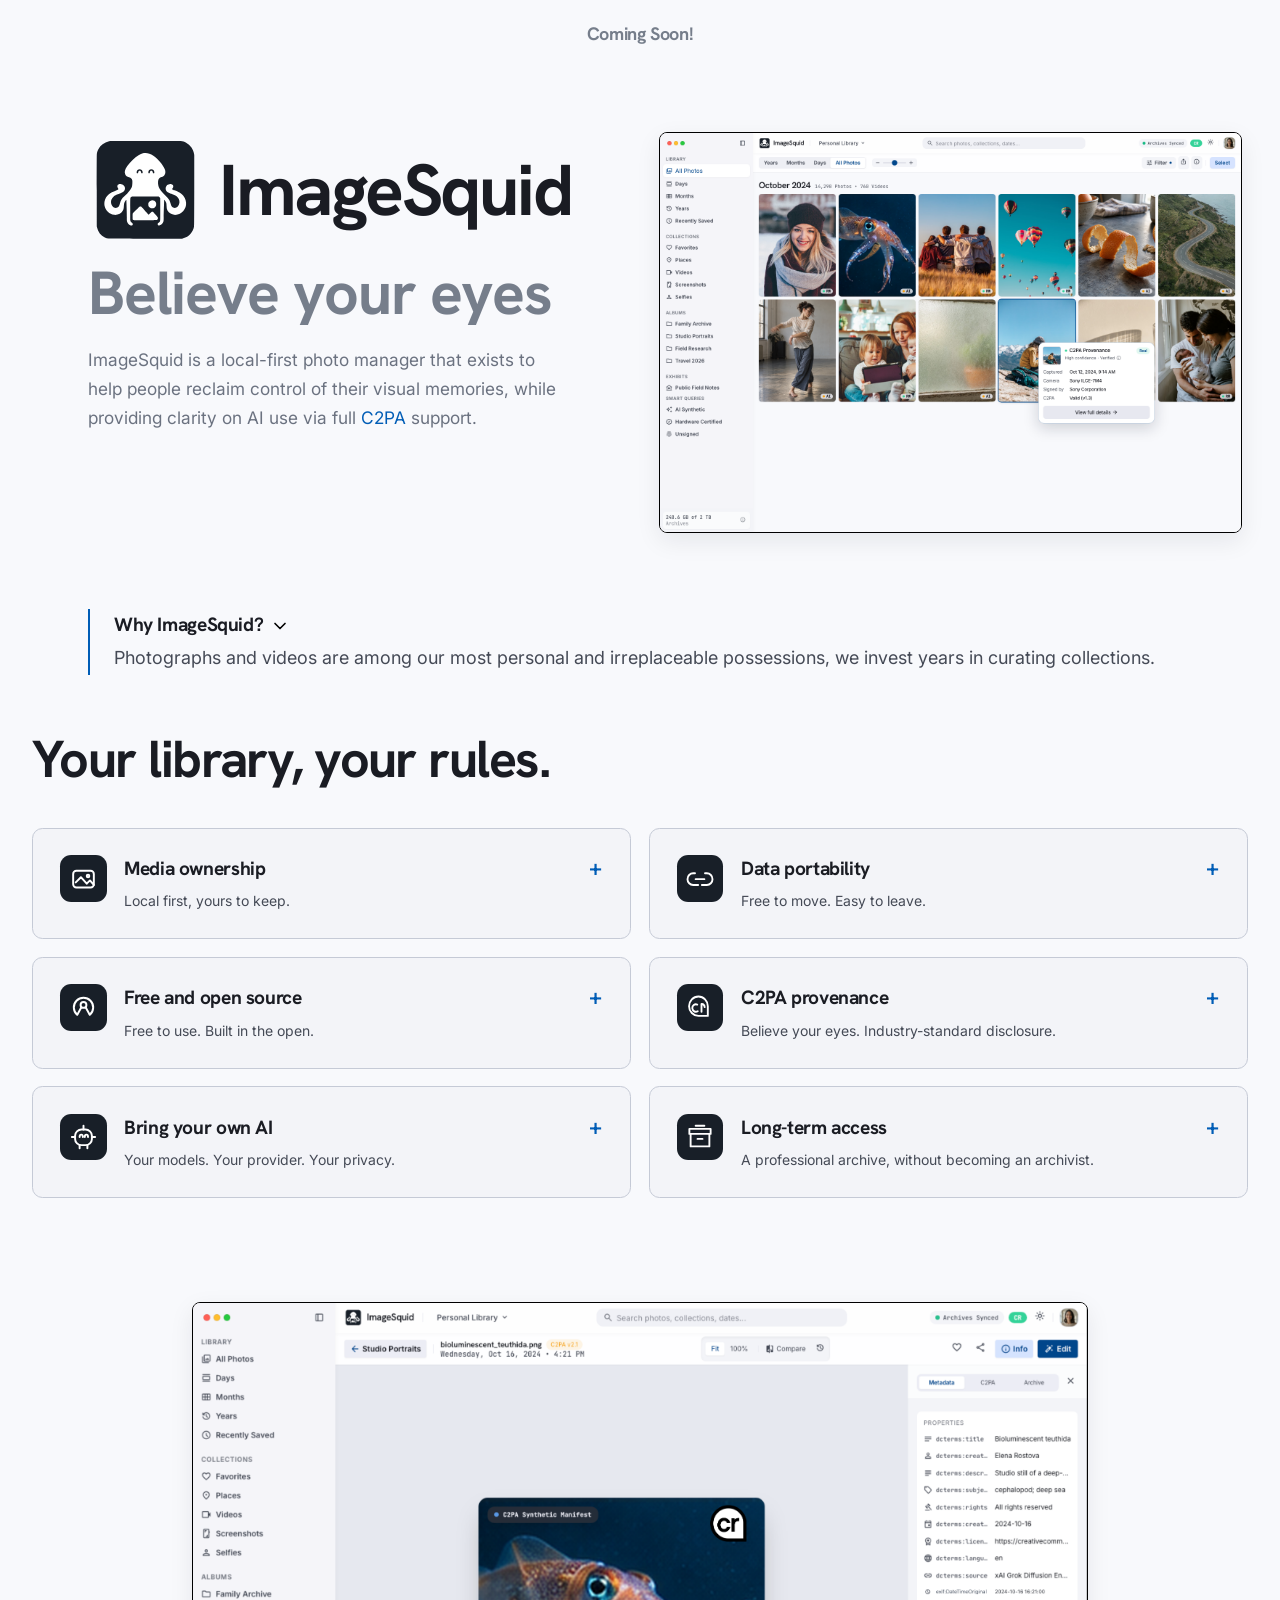
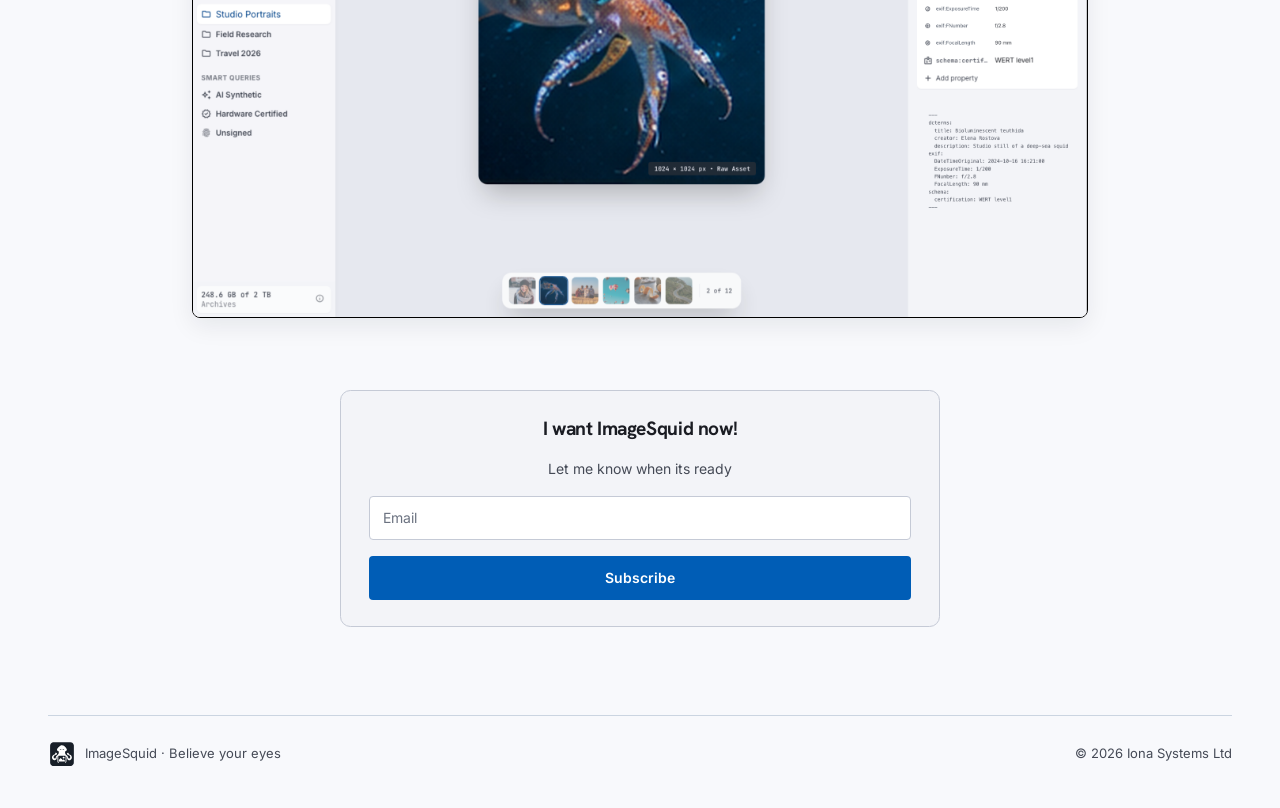
==== commit ab40fb63: "add signup form" ====
--- a/index.html
+++ b/index.html
@@ -1241,13 +1241,176 @@
         }
       }
 
+      /* MailerLite embed, skinned to the principle cards above it. */
+      #sign-up-form {
+        padding-bottom: 5.5rem;
+      }
+
+      #sign-up-form #mlb2-46758047.ml-form-embedContainer {
+        display: block !important;
+        width: calc((min(80rem, 100% - 4rem) - 1.1rem) / 2) !important;
+        margin: 0 auto !important;
+        position: static;
+      }
+
+      #sign-up-form #mlb2-46758047 .ml-form-align-center,
+      #sign-up-form #mlb2-46758047 .ml-form-align-default {
+        display: block !important;
+        text-align: center !important;
+        vertical-align: top !important;
+      }
+
+      #sign-up-form #mlb2-46758047 .ml-form-embedWrapper {
+        display: block !important;
+        width: 100% !important;
+        max-width: none !important;
+        margin: 0 auto !important;
+        background: var(--surface-container-low) !important;
+        border: 1px solid var(--outline-variant) !important;
+        border-radius: 0.65rem !important;
+        padding: 1.65rem 1.7rem !important;
+        box-sizing: border-box !important;
+        color: var(--on-surface-variant);
+        text-align: center !important;
+      }
+
+      #sign-up-form #mlb2-46758047 .ml-form-embedBody,
+      #sign-up-form #mlb2-46758047 .ml-form-successBody {
+        padding: 0 !important;
+      }
+
+      #sign-up-form #mlb2-46758047 .ml-form-embedBody {
+        display: grid;
+        grid-template-columns: 1fr;
+        gap: 1rem;
+        justify-items: stretch;
+      }
+
+      #sign-up-form #mlb2-46758047 .ml-form-embedContent,
+      #sign-up-form #mlb2-46758047 .ml-form-successContent {
+        margin: 0 !important;
+        width: 100%;
+        text-align: center !important;
+      }
+
+      #sign-up-form #mlb2-46758047 h4 {
+        margin: 0 0 1rem !important;
+        font-family: var(--font-display) !important;
+        font-size: 1.2rem !important;
+        font-weight: 700 !important;
+        line-height: 1.3 !important;
+        letter-spacing: -0.02em !important;
+        color: var(--on-surface) !important;
+        text-align: center !important;
+      }
+
+      #sign-up-form #mlb2-46758047 p {
+        margin: 0 !important;
+        font-family: var(--font-body) !important;
+        font-size: 0.875rem !important;
+        font-weight: 400 !important;
+        line-height: 1.55 !important;
+        letter-spacing: normal !important;
+        color: var(--on-surface-variant) !important;
+        text-align: center !important;
+      }
+
+      #sign-up-form #mlb2-46758047 form.ml-block-form {
+        display: flex !important;
+        flex-direction: column;
+        align-items: stretch;
+        gap: 1rem;
+        width: 100% !important;
+        margin: 0 !important;
+      }
+
+      #sign-up-form #mlb2-46758047 .ml-form-formContent,
+      #sign-up-form #mlb2-46758047 .ml-form-fieldRow,
+      #sign-up-form #mlb2-46758047 .ml-field-group {
+        width: 100% !important;
+        margin: 0 !important;
+        float: none !important;
+      }
+
+      #sign-up-form #mlb2-46758047 .ml-form-embedSubmit {
+        float: none !important;
+        width: 100% !important;
+        margin: 0 !important;
+      }
+
+      #sign-up-form #mlb2-46758047 input[type="email"] {
+        background: var(--surface-container-lowest) !important;
+        color: var(--on-surface) !important;
+        border: 1px solid var(--outline-variant) !important;
+        border-radius: var(--radius-sm) !important;
+        font-family: var(--font-body) !important;
+        font-size: 0.875rem !important;
+        font-weight: 400 !important;
+        line-height: 1.25 !important;
+        min-height: 2.75rem;
+        height: auto !important;
+        padding: 0.65rem 0.85rem !important;
+        width: 100% !important;
+        box-sizing: border-box !important;
+        box-shadow: none !important;
+      }
+
+      #sign-up-form #mlb2-46758047 input[type="email"]::placeholder {
+        color: var(--outline);
+        opacity: 1;
+      }
+
+      #sign-up-form #mlb2-46758047 .ml-form-embedSubmit button {
+        background: var(--primary) !important;
+        color: var(--on-primary) !important;
+        border: 1px solid transparent !important;
+        border-radius: var(--radius-sm) !important;
+        box-shadow: none !important;
+        font-family: var(--font-body) !important;
+        font-size: 0.875rem !important;
+        font-weight: 600 !important;
+        line-height: 1.25 !important;
+        letter-spacing: normal !important;
+        min-height: 2.75rem;
+        height: auto !important;
+        padding: 0 1.15rem !important;
+        width: 100% !important;
+        cursor: pointer;
+      }
+
+      #sign-up-form #mlb2-46758047 .ml-form-embedSubmit button:hover {
+        background: var(--primary) !important;
+        border-color: transparent !important;
+        filter: brightness(1.06);
+      }
+
+      #sign-up-form #mlb2-46758047 input[type="email"]:focus-visible,
+      #sign-up-form #mlb2-46758047 .ml-form-embedSubmit button:focus-visible {
+        outline: 2px solid var(--primary);
+        outline-offset: 2px;
+      }
+
+      #sign-up-form #mlb2-46758047 .ml-error input[type="email"] {
+        border-color: var(--c2pa-invalid) !important;
+      }
+
+      @media (max-width: 900px) {
+        #sign-up-form #mlb2-46758047.ml-form-embedContainer {
+          width: calc(100% - 2.5rem) !important;
+        }
+
+        #sign-up-form #mlb2-46758047 .ml-form-embedWrapper {
+          padding: 1.35rem 1.1rem !important;
+        }
+      }
+
     </style>
   </head>
   <body>
     <a class="skip-link" href="#main">Skip to content</a>
 
     <header class="site-header">
-      <p class="coming-soon">Coming Soon!</p>
+      <a class="coming-soon" href="#sign-up-form">Coming Soon!</a>
     </header>
 
     <main id="main">
@@ -1666,6 +1829,890 @@
             height="1100"
           />
         </figure>
+      </section>
+
+      <section id="sign-up-form" aria-labelledby="sign-up-heading">
+
+<style type="text/css">@import url("https://assets.mlcdn.com/fonts.css?version=1791198");</style>
+    <style type="text/css">
+    /* LOADER */
+    .ml-form-embedSubmitLoad {
+      display: inline-block;
+      width: 20px;
+      height: 20px;
+    }
+
+    .g-recaptcha {
+    transform: scale(1);
+    -webkit-transform: scale(1);
+    transform-origin: 0 0;
+    -webkit-transform-origin: 0 0;
+    height: ;
+    }
+
+    .sr-only {
+      position: absolute;
+      width: 1px;
+      height: 1px;
+      padding: 0;
+      margin: -1px;
+      overflow: hidden;
+      clip: rect(0,0,0,0);
+      border: 0;
+    }
+
+    .ml-form-embedSubmitLoad:after {
+      content: " ";
+      display: block;
+      width: 11px;
+      height: 11px;
+      margin: 1px;
+      border-radius: 50%;
+      border: 4px solid #fff;
+    border-color: #ffffff #ffffff #ffffff transparent;
+    animation: ml-form-embedSubmitLoad 1.2s linear infinite;
+    }
+    @keyframes ml-form-embedSubmitLoad {
+      0% {
+      transform: rotate(0deg);
+      }
+      100% {
+      transform: rotate(360deg);
+      }
+    }
+      #mlb2-46758047.ml-form-embedContainer {
+        box-sizing: border-box;
+        display: table;
+        margin: 0 auto;
+        position: static;
+        width: 100% !important;
+      }
+      #mlb2-46758047.ml-form-embedContainer h4,
+      #mlb2-46758047.ml-form-embedContainer p,
+      #mlb2-46758047.ml-form-embedContainer span,
+      #mlb2-46758047.ml-form-embedContainer button {
+        text-transform: none !important;
+        letter-spacing: normal !important;
+      }
+      #mlb2-46758047.ml-form-embedContainer .ml-form-embedWrapper {
+        background-color: #f6f6f6;
+        
+        border-width: 0px;
+        border-color: transparent;
+        border-radius: 4px;
+        border-style: solid;
+        box-sizing: border-box;
+        display: inline-block !important;
+        margin: 0;
+        padding: 0;
+        position: relative;
+              }
+      #mlb2-46758047.ml-form-embedContainer .ml-form-embedWrapper.embedPopup,
+      #mlb2-46758047.ml-form-embedContainer .ml-form-embedWrapper.embedDefault { width: 400px; }
+      #mlb2-46758047.ml-form-embedContainer .ml-form-embedWrapper.embedForm { max-width: 400px; width: 100%; }
+      #mlb2-46758047.ml-form-embedContainer .ml-form-align-left { text-align: left; }
+      #mlb2-46758047.ml-form-embedContainer .ml-form-align-center { text-align: center; }
+      #mlb2-46758047.ml-form-embedContainer .ml-form-align-default { display: table-cell !important; vertical-align: middle !important; text-align: center !important; }
+      #mlb2-46758047.ml-form-embedContainer .ml-form-align-right { text-align: right; }
+      #mlb2-46758047.ml-form-embedContainer .ml-form-embedWrapper .ml-form-embedHeader img {
+        border-top-left-radius: 4px;
+        border-top-right-radius: 4px;
+        height: auto;
+        margin: 0 auto !important;
+        max-width: 100%;
+        width: undefinedpx;
+      }
+      #mlb2-46758047.ml-form-embedContainer .ml-form-embedWrapper .ml-form-embedBody,
+      #mlb2-46758047.ml-form-embedContainer .ml-form-embedWrapper .ml-form-successBody {
+        padding: 20px 20px 0 20px;
+      }
+      #mlb2-46758047.ml-form-embedContainer .ml-form-embedWrapper .ml-form-embedBody.ml-form-embedBodyHorizontal {
+        padding-bottom: 0;
+      }
+      #mlb2-46758047.ml-form-embedContainer .ml-form-embedWrapper .ml-form-embedBody .ml-form-embedContent,
+      #mlb2-46758047.ml-form-embedContainer .ml-form-embedWrapper .ml-form-successBody .ml-form-successContent {
+        text-align: left;
+        margin: 0 0 20px 0;
+      }
+      #mlb2-46758047.ml-form-embedContainer .ml-form-embedWrapper .ml-form-embedBody .ml-form-embedContent h4,
+      #mlb2-46758047.ml-form-embedContainer .ml-form-embedWrapper .ml-form-successBody .ml-form-successContent h4 {
+        color: #000000;
+        font-family: 'Open Sans', Arial, Helvetica, sans-serif;
+        font-size: 30px;
+        font-weight: 400;
+        margin: 0 0 10px 0;
+        text-align: left;
+        word-break: break-word;
+      }
+      #mlb2-46758047.ml-form-embedContainer .ml-form-embedWrapper .ml-form-embedBody .ml-form-embedContent p,
+      #mlb2-46758047.ml-form-embedContainer .ml-form-embedWrapper .ml-form-successBody .ml-form-successContent p {
+        color: #000000;
+        font-family: 'Open Sans', Arial, Helvetica, sans-serif;
+        font-size: 14px;
+        font-weight: 400;
+        line-height: 20px;
+        margin: 0 0 10px 0;
+        text-align: left;
+      }
+      #mlb2-46758047.ml-form-embedContainer .ml-form-embedWrapper .ml-form-embedBody .ml-form-embedContent ul,
+      #mlb2-46758047.ml-form-embedContainer .ml-form-embedWrapper .ml-form-embedBody .ml-form-embedContent ol,
+      #mlb2-46758047.ml-form-embedContainer .ml-form-embedWrapper .ml-form-successBody .ml-form-successContent ul,
+      #mlb2-46758047.ml-form-embedContainer .ml-form-embedWrapper .ml-form-successBody .ml-form-successContent ol {
+        color: #000000;
+        font-family: 'Open Sans', Arial, Helvetica, sans-serif;
+        font-size: 14px;
+      }
+      #mlb2-46758047.ml-form-embedContainer .ml-form-embedWrapper .ml-form-embedBody .ml-form-embedContent ol ol,
+      #mlb2-46758047.ml-form-embedContainer .ml-form-embedWrapper .ml-form-successBody .ml-form-successContent ol ol {
+        list-style-type: lower-alpha;
+      }
+      #mlb2-46758047.ml-form-embedContainer .ml-form-embedWrapper .ml-form-embedBody .ml-form-embedContent ol ol ol,
+      #mlb2-46758047.ml-form-embedContainer .ml-form-embedWrapper .ml-form-successBody .ml-form-successContent ol ol ol {
+        list-style-type: lower-roman;
+      }
+      #mlb2-46758047.ml-form-embedContainer .ml-form-embedWrapper .ml-form-embedBody .ml-form-embedContent p a,
+      #mlb2-46758047.ml-form-embedContainer .ml-form-embedWrapper .ml-form-successBody .ml-form-successContent p a {
+        color: #000000;
+        text-decoration: underline;
+      }
+
+      #mlb2-46758047.ml-form-embedContainer .ml-form-embedWrapper .ml-block-form .ml-field-group {
+        text-align: left!important;
+      }
+
+      #mlb2-46758047.ml-form-embedContainer .ml-form-embedWrapper .ml-block-form .ml-field-group label {
+        margin-bottom: 5px;
+        color: #333333;
+        font-size: 14px;
+        font-family: 'Open Sans', Arial, Helvetica, sans-serif;
+        font-weight: bold; font-style: normal; text-decoration: none;;
+        display: inline-block;
+        line-height: 20px;
+      }
+      #mlb2-46758047.ml-form-embedContainer .ml-form-embedWrapper .ml-form-embedBody .ml-form-embedContent p:last-child,
+      #mlb2-46758047.ml-form-embedContainer .ml-form-embedWrapper .ml-form-successBody .ml-form-successContent p:last-child {
+        margin: 0;
+      }
+      #mlb2-46758047.ml-form-embedContainer .ml-form-embedWrapper .ml-form-embedBody form {
+        margin: 0;
+        width: 100%;
+      }
+      #mlb2-46758047.ml-form-embedContainer .ml-form-embedWrapper .ml-form-embedBody .ml-form-formContent,
+      #mlb2-46758047.ml-form-embedContainer .ml-form-embedWrapper .ml-form-embedBody .ml-form-checkboxRow {
+        margin: 0 0 20px 0;
+        width: 100%;
+      }
+      #mlb2-46758047.ml-form-embedContainer .ml-form-embedWrapper .ml-form-embedBody .ml-form-checkboxRow {
+        float: left;
+      }
+      #mlb2-46758047.ml-form-embedContainer .ml-form-embedWrapper .ml-form-embedBody .ml-form-formContent.horozintalForm {
+        margin: 0;
+        padding: 0 0 20px 0;
+        width: 100%;
+        height: auto;
+        float: left;
+      }
+      #mlb2-46758047.ml-form-embedContainer .ml-form-embedWrapper .ml-form-embedBody .ml-form-fieldRow {
+        margin: 0 0 10px 0;
+        width: 100%;
+      }
+      #mlb2-46758047.ml-form-embedContainer .ml-form-embedWrapper .ml-form-embedBody .ml-form-fieldRow.ml-last-item {
+        margin: 0;
+      }
+      #mlb2-46758047.ml-form-embedContainer .ml-form-embedWrapper .ml-form-embedBody .ml-form-fieldRow.ml-formfieldHorizintal {
+        margin: 0;
+      }
+      #mlb2-46758047.ml-form-embedContainer .ml-form-embedWrapper .ml-form-embedBody .ml-form-fieldRow input {
+        background-color: #ffffff !important;
+        color: #333333 !important;
+        border-color: #cccccc;
+        border-radius: 4px !important;
+        border-style: solid !important;
+        border-width: 1px !important;
+        font-family: 'Open Sans', Arial, Helvetica, sans-serif;
+        font-size: 14px !important;
+        height: auto;
+        line-height: 21px !important;
+        margin-bottom: 0;
+        margin-top: 0;
+        margin-left: 0;
+        margin-right: 0;
+        padding: 10px 10px !important;
+        width: 100% !important;
+        box-sizing: border-box !important;
+        max-width: 100% !important;
+      }
+      #mlb2-46758047.ml-form-embedContainer .ml-form-embedWrapper .ml-form-embedBody .ml-form-fieldRow input::-webkit-input-placeholder,
+      #mlb2-46758047.ml-form-embedContainer .ml-form-embedWrapper .ml-form-embedBody .ml-form-horizontalRow input::-webkit-input-placeholder { color: #333333; }
+
+      #mlb2-46758047.ml-form-embedContainer .ml-form-embedWrapper .ml-form-embedBody .ml-form-fieldRow input::-moz-placeholder,
+      #mlb2-46758047.ml-form-embedContainer .ml-form-embedWrapper .ml-form-embedBody .ml-form-horizontalRow input::-moz-placeholder { color: #333333; }
+
+      #mlb2-46758047.ml-form-embedContainer .ml-form-embedWrapper .ml-form-embedBody .ml-form-fieldRow input:-ms-input-placeholder,
+      #mlb2-46758047.ml-form-embedContainer .ml-form-embedWrapper .ml-form-embedBody .ml-form-horizontalRow input:-ms-input-placeholder { color: #333333; }
+
+      #mlb2-46758047.ml-form-embedContainer .ml-form-embedWrapper .ml-form-embedBody .ml-form-fieldRow input:-moz-placeholder,
+      #mlb2-46758047.ml-form-embedContainer .ml-form-embedWrapper .ml-form-embedBody .ml-form-horizontalRow input:-moz-placeholder { color: #333333; }
+
+      #mlb2-46758047.ml-form-embedContainer .ml-form-embedWrapper .ml-form-embedBody .ml-form-fieldRow textarea, #mlb2-46758047.ml-form-embedContainer .ml-form-embedWrapper .ml-form-embedBody .ml-form-horizontalRow textarea {
+        background-color: #ffffff !important;
+        color: #333333 !important;
+        border-color: #cccccc;
+        border-radius: 4px !important;
+        border-style: solid !important;
+        border-width: 1px !important;
+        font-family: 'Open Sans', Arial, Helvetica, sans-serif;
+        font-size: 14px !important;
+        height: auto;
+        line-height: 21px !important;
+        margin-bottom: 0;
+        margin-top: 0;
+        padding: 10px 10px !important;
+        width: 100% !important;
+        box-sizing: border-box !important;
+        max-width: 100% !important;
+      }
+
+      #mlb2-46758047.ml-form-embedContainer .ml-form-embedWrapper .ml-form-embedBody .ml-form-fieldRow .custom-radio .custom-control-label::before, #mlb2-46758047.ml-form-embedContainer .ml-form-embedWrapper .ml-form-embedBody .ml-form-horizontalRow .custom-radio .custom-control-label::before, #mlb2-46758047.ml-form-embedContainer .ml-form-embedWrapper .ml-form-embedBody .ml-form-fieldRow .custom-checkbox .custom-control-label::before, #mlb2-46758047.ml-form-embedContainer .ml-form-embedWrapper .ml-form-embedBody .ml-form-horizontalRow .custom-checkbox .custom-control-label::before, #mlb2-46758047.ml-form-embedContainer .ml-form-embedWrapper .ml-form-embedBody .ml-form-embedPermissions .ml-form-embedPermissionsOptionsCheckbox .label-description::before, #mlb2-46758047.ml-form-embedContainer .ml-form-embedWrapper .ml-form-embedBody .ml-form-interestGroupsRow .ml-form-interestGroupsRowCheckbox .label-description::before, #mlb2-46758047.ml-form-embedContainer .ml-form-embedWrapper .ml-form-embedBody .ml-form-checkboxRow .label-description::before {
+          border-color: #cccccc!important;
+          background-color: #ffffff!important;
+      }
+
+      #mlb2-46758047.ml-form-embedContainer .ml-form-embedWrapper .ml-form-embedBody .ml-form-fieldRow input.custom-control-input[type="checkbox"]{
+        box-sizing: border-box;
+        padding: 0;
+        position: absolute;
+        z-index: -1;
+        opacity: 0;
+        margin-top: 5px;
+        margin-left: -1.5rem;
+        overflow: visible;
+      }
+
+      #mlb2-46758047.ml-form-embedContainer .ml-form-embedWrapper .ml-form-embedBody .ml-form-fieldRow .custom-checkbox .custom-control-label::before, #mlb2-46758047.ml-form-embedContainer .ml-form-embedWrapper .ml-form-embedBody .ml-form-horizontalRow .custom-checkbox .custom-control-label::before, #mlb2-46758047.ml-form-embedContainer .ml-form-embedWrapper .ml-form-embedBody .ml-form-embedPermissions .ml-form-embedPermissionsOptionsCheckbox .label-description::before, #mlb2-46758047.ml-form-embedContainer .ml-form-embedWrapper .ml-form-embedBody .ml-form-interestGroupsRow .ml-form-interestGroupsRowCheckbox .label-description::before, #mlb2-46758047.ml-form-embedContainer .ml-form-embedWrapper .ml-form-embedBody .ml-form-checkboxRow .label-description::before {
+        border-radius: 4px!important;
+      }
+
+
+      #mlb2-46758047.ml-form-embedContainer .ml-form-embedWrapper .ml-form-embedBody .ml-form-checkboxRow input[type=checkbox]:checked~.label-description::after, #mlb2-46758047.ml-form-embedContainer .ml-form-embedWrapper .ml-form-embedBody .ml-form-embedPermissions .ml-form-embedPermissionsOptionsCheckbox input[type=checkbox]:checked~.label-description::after, #mlb2-46758047.ml-form-embedContainer .ml-form-embedWrapper .ml-form-embedBody .ml-form-fieldRow .custom-checkbox .custom-control-input:checked~.custom-control-label::after, #mlb2-46758047.ml-form-embedContainer .ml-form-embedWrapper .ml-form-embedBody .ml-form-horizontalRow .custom-checkbox .custom-control-input:checked~.custom-control-label::after, #mlb2-46758047.ml-form-embedContainer .ml-form-embedWrapper .ml-form-embedBody .ml-form-interestGroupsRow .ml-form-interestGroupsRowCheckbox input[type=checkbox]:checked~.label-description::after {
+        background-image: url("data:image/svg+xml,%3csvg xmlns='http://www.w3.org/2000/svg' viewBox='0 0 8 8'%3e%3cpath fill='%23fff' d='M6.564.75l-3.59 3.612-1.538-1.55L0 4.26 2.974 7.25 8 2.193z'/%3e%3c/svg%3e");
+      }
+
+      #mlb2-46758047.ml-form-embedContainer .ml-form-embedWrapper .ml-form-embedBody .ml-form-fieldRow .custom-radio .custom-control-input:checked~.custom-control-label::after, #mlb2-46758047.ml-form-embedContainer .ml-form-embedWrapper .ml-form-embedBody .ml-form-fieldRow .custom-radio .custom-control-input:checked~.custom-control-label::after {
+        background-image: url("data:image/svg+xml,%3csvg xmlns='http://www.w3.org/2000/svg' viewBox='-4 -4 8 8'%3e%3ccircle r='3' fill='%23fff'/%3e%3c/svg%3e");
+      }
+
+      #mlb2-46758047.ml-form-embedContainer .ml-form-embedWrapper .ml-form-embedBody .ml-form-fieldRow .custom-radio .custom-control-input:checked~.custom-control-label::before, #mlb2-46758047.ml-form-embedContainer .ml-form-embedWrapper .ml-form-embedBody .ml-form-horizontalRow .custom-radio .custom-control-input:checked~.custom-control-label::before, #mlb2-46758047.ml-form-embedContainer .ml-form-embedWrapper .ml-form-embedBody .ml-form-fieldRow .custom-checkbox .custom-control-input:checked~.custom-control-label::before, #mlb2-46758047.ml-form-embedContainer .ml-form-embedWrapper .ml-form-embedBody .ml-form-horizontalRow .custom-checkbox .custom-control-input:checked~.custom-control-label::before, #mlb2-46758047.ml-form-embedContainer .ml-form-embedWrapper .ml-form-embedBody .ml-form-embedPermissions .ml-form-embedPermissionsOptionsCheckbox input[type=checkbox]:checked~.label-description::before, #mlb2-46758047.ml-form-embedContainer .ml-form-embedWrapper .ml-form-embedBody .ml-form-interestGroupsRow .ml-form-interestGroupsRowCheckbox input[type=checkbox]:checked~.label-description::before, #mlb2-46758047.ml-form-embedContainer .ml-form-embedWrapper .ml-form-embedBody .ml-form-checkboxRow input[type=checkbox]:checked~.label-description::before  {
+          border-color: #000000!important;
+          background-color: #000000!important;
+      }
+
+      #mlb2-46758047.ml-form-embedContainer .ml-form-embedWrapper .ml-form-embedBody .ml-form-fieldRow .custom-radio .custom-control-label::before, #mlb2-46758047.ml-form-embedContainer .ml-form-embedWrapper .ml-form-embedBody .ml-form-horizontalRow .custom-radio .custom-control-label::before, #mlb2-46758047.ml-form-embedContainer .ml-form-embedWrapper .ml-form-embedBody .ml-form-fieldRow .custom-radio .custom-control-label::after, #mlb2-46758047.ml-form-embedContainer .ml-form-embedWrapper .ml-form-embedBody .ml-form-horizontalRow .custom-radio .custom-control-label::after, #mlb2-46758047.ml-form-embedContainer .ml-form-embedWrapper .ml-form-embedBody .ml-form-fieldRow .custom-checkbox .custom-control-label::before, #mlb2-46758047.ml-form-embedContainer .ml-form-embedWrapper .ml-form-embedBody .ml-form-fieldRow .custom-checkbox .custom-control-label::after, #mlb2-46758047.ml-form-embedContainer .ml-form-embedWrapper .ml-form-embedBody .ml-form-horizontalRow .custom-checkbox .custom-control-label::before, #mlb2-46758047.ml-form-embedContainer .ml-form-embedWrapper .ml-form-embedBody .ml-form-horizontalRow .custom-checkbox .custom-control-label::after {
+           top: 2px;
+           box-sizing: border-box;
+      }
+
+      #mlb2-46758047.ml-form-embedContainer .ml-form-embedWrapper .ml-form-embedBody .ml-form-embedPermissions .ml-form-embedPermissionsOptionsCheckbox .label-description::before, #mlb2-46758047.ml-form-embedContainer .ml-form-embedWrapper .ml-form-embedBody .ml-form-embedPermissions .ml-form-embedPermissionsOptionsCheckbox .label-description::after, #mlb2-46758047.ml-form-embedContainer .ml-form-embedWrapper .ml-form-embedBody .ml-form-checkboxRow .label-description::before, #mlb2-46758047.ml-form-embedContainer .ml-form-embedWrapper .ml-form-embedBody .ml-form-checkboxRow .label-description::after {
+           top: 0px!important;
+           box-sizing: border-box!important;
+      }
+
+      #mlb2-46758047.ml-form-embedContainer .ml-form-embedWrapper .ml-form-embedBody .ml-form-checkboxRow .label-description::before, #mlb2-46758047.ml-form-embedContainer .ml-form-embedWrapper .ml-form-embedBody .ml-form-checkboxRow .label-description::after {
+        top: 0px!important;
+           box-sizing: border-box!important;
+      }
+
+       #mlb2-46758047.ml-form-embedContainer .ml-form-embedWrapper .ml-form-embedBody .ml-form-interestGroupsRow .ml-form-interestGroupsRowCheckbox .label-description::after {
+            top: 0px!important;
+            box-sizing: border-box!important;
+            position: absolute;
+            left: -1.5rem;
+            display: block;
+            width: 1rem;
+            height: 1rem;
+            content: "";
+       }
+
+      #mlb2-46758047.ml-form-embedContainer .ml-form-embedWrapper .ml-form-embedBody .ml-form-interestGroupsRow .ml-form-interestGroupsRowCheckbox .label-description::before {
+        top: 0px!important;
+        box-sizing: border-box!important;
+      }
+
+      #mlb2-46758047.ml-form-embedContainer .ml-form-embedWrapper .ml-form-embedBody .custom-control-label::before {
+          position: absolute;
+          top: 4px;
+          left: -1.5rem;
+          display: block;
+          width: 16px;
+          height: 16px;
+          pointer-events: none;
+          content: "";
+          background-color: #ffffff;
+          border: #adb5bd solid 1px;
+          border-radius: 50%;
+      }
+
+      #mlb2-46758047.ml-form-embedContainer .ml-form-embedWrapper .ml-form-embedBody .custom-control-label::after {
+          position: absolute;
+          top: 2px!important;
+          left: -1.5rem;
+          display: block;
+          width: 1rem;
+          height: 1rem;
+          content: "";
+      }
+
+      #mlb2-46758047.ml-form-embedContainer .ml-form-embedWrapper .ml-form-embedBody .ml-form-embedPermissions .ml-form-embedPermissionsOptionsCheckbox .label-description::before, #mlb2-46758047.ml-form-embedContainer .ml-form-embedWrapper .ml-form-embedBody .ml-form-interestGroupsRow .ml-form-interestGroupsRowCheckbox .label-description::before, #mlb2-46758047.ml-form-embedContainer .ml-form-embedWrapper .ml-form-embedBody .ml-form-checkboxRow .label-description::before {
+          position: absolute;
+          top: 4px;
+          left: -1.5rem;
+          display: block;
+          width: 16px;
+          height: 16px;
+          pointer-events: none;
+          content: "";
+          background-color: #ffffff;
+          border: #adb5bd solid 1px;
+          border-radius: 50%;
+      }
+
+      #mlb2-46758047.ml-form-embedContainer .ml-form-embedWrapper .ml-form-embedBody .ml-form-embedPermissions .ml-form-embedPermissionsOptionsCheckbox .label-description::after {
+          position: absolute;
+          top: 0px!important;
+          left: -1.5rem;
+          display: block;
+          width: 1rem;
+          height: 1rem;
+          content: "";
+      }
+
+      #mlb2-46758047.ml-form-embedContainer .ml-form-embedWrapper .ml-form-embedBody .ml-form-checkboxRow .label-description::after {
+          position: absolute;
+          top: 0px!important;
+          left: -1.5rem;
+          display: block;
+          width: 1rem;
+          height: 1rem;
+          content: "";
+      }
+
+      #mlb2-46758047.ml-form-embedContainer .ml-form-embedWrapper .ml-form-embedBody .custom-radio .custom-control-label::after {
+          background: no-repeat 50%/50% 50%;
+      }
+      #mlb2-46758047.ml-form-embedContainer .ml-form-embedWrapper .ml-form-embedBody .custom-checkbox .custom-control-label::after, #mlb2-46758047.ml-form-embedContainer .ml-form-embedWrapper .ml-form-embedBody .ml-form-embedPermissions .ml-form-embedPermissionsOptionsCheckbox .label-description::after, #mlb2-46758047.ml-form-embedContainer .ml-form-embedWrapper .ml-form-embedBody .ml-form-interestGroupsRow .ml-form-interestGroupsRowCheckbox .label-description::after, #mlb2-46758047.ml-form-embedContainer .ml-form-embedWrapper .ml-form-embedBody .ml-form-checkboxRow .label-description::after {
+          background: no-repeat 50%/50% 50%;
+      }
+
+      #mlb2-46758047.ml-form-embedContainer .ml-form-embedWrapper .ml-form-embedBody .ml-form-fieldRow .custom-control, #mlb2-46758047.ml-form-embedContainer .ml-form-embedWrapper .ml-form-embedBody .ml-form-horizontalRow .custom-control {
+        position: relative;
+        display: block;
+        min-height: 1.5rem;
+        padding-left: 1.5rem;
+      }
+
+      #mlb2-46758047.ml-form-embedContainer .ml-form-embedWrapper .ml-form-embedBody .ml-form-fieldRow .custom-radio .custom-control-input, #mlb2-46758047.ml-form-embedContainer .ml-form-embedWrapper .ml-form-embedBody .ml-form-horizontalRow .custom-radio .custom-control-input, #mlb2-46758047.ml-form-embedContainer .ml-form-embedWrapper .ml-form-embedBody .ml-form-fieldRow .custom-checkbox .custom-control-input, #mlb2-46758047.ml-form-embedContainer .ml-form-embedWrapper .ml-form-embedBody .ml-form-horizontalRow .custom-checkbox .custom-control-input {
+          position: absolute;
+          z-index: -1;
+          opacity: 0;
+          box-sizing: border-box;
+          padding: 0;
+      }
+
+      #mlb2-46758047.ml-form-embedContainer .ml-form-embedWrapper .ml-form-embedBody .ml-form-fieldRow .custom-radio .custom-control-label, #mlb2-46758047.ml-form-embedContainer .ml-form-embedWrapper .ml-form-embedBody .ml-form-horizontalRow .custom-radio .custom-control-label, #mlb2-46758047.ml-form-embedContainer .ml-form-embedWrapper .ml-form-embedBody .ml-form-fieldRow .custom-checkbox .custom-control-label, #mlb2-46758047.ml-form-embedContainer .ml-form-embedWrapper .ml-form-embedBody .ml-form-horizontalRow .custom-checkbox .custom-control-label {
+          color: #000000;
+          font-size: 12px!important;
+          font-family: 'Open Sans', Arial, Helvetica, sans-serif;
+          line-height: 22px;
+          margin-bottom: 0;
+          position: relative;
+          vertical-align: top;
+          font-style: normal;
+          font-weight: 700;
+      }
+
+      #mlb2-46758047.ml-form-embedContainer .ml-form-embedWrapper .ml-form-embedBody .ml-form-fieldRow .custom-select, #mlb2-46758047.ml-form-embedContainer .ml-form-embedWrapper .ml-form-embedBody .ml-form-horizontalRow .custom-select {
+        background-color: #ffffff !important;
+        color: #333333 !important;
+        border-color: #cccccc;
+        border-radius: 4px !important;
+        border-style: solid !important;
+        border-width: 1px !important;
+        font-family: 'Open Sans', Arial, Helvetica, sans-serif;
+        font-size: 14px !important;
+        line-height: 20px !important;
+        margin-bottom: 0;
+        margin-top: 0;
+        padding: 10px 28px 10px 12px !important;
+        width: 100% !important;
+        box-sizing: border-box !important;
+        max-width: 100% !important;
+        height: auto;
+        display: inline-block;
+        vertical-align: middle;
+        background: url('https://assets.mlcdn.com/ml/images/default/dropdown.svg') no-repeat right .75rem center/8px 10px;
+        -webkit-appearance: none;
+        -moz-appearance: none;
+        appearance: none;
+      }
+
+
+      #mlb2-46758047.ml-form-embedContainer .ml-form-embedWrapper .ml-form-embedBody .ml-form-horizontalRow {
+        height: auto;
+        width: 100%;
+        float: left;
+      }
+      .ml-form-formContent.horozintalForm .ml-form-horizontalRow .ml-input-horizontal { width: 70%; float: left; }
+      .ml-form-formContent.horozintalForm .ml-form-horizontalRow .ml-button-horizontal { width: 30%; float: left; }
+      .ml-form-formContent.horozintalForm .ml-form-horizontalRow .ml-button-horizontal.labelsOn { padding-top: 25px;  }
+      .ml-form-formContent.horozintalForm .ml-form-horizontalRow .horizontal-fields { box-sizing: border-box; float: left; padding-right: 10px;  }
+      #mlb2-46758047.ml-form-embedContainer .ml-form-embedWrapper .ml-form-embedBody .ml-form-horizontalRow input {
+        background-color: #ffffff;
+        color: #333333;
+        border-color: #cccccc;
+        border-radius: 4px;
+        border-style: solid;
+        border-width: 1px;
+        font-family: 'Open Sans', Arial, Helvetica, sans-serif;
+        font-size: 14px;
+        line-height: 20px;
+        margin-bottom: 0;
+        margin-top: 0;
+        padding: 10px 10px;
+        width: 100%;
+        box-sizing: border-box;
+        overflow-y: initial;
+      }
+      #mlb2-46758047.ml-form-embedContainer .ml-form-embedWrapper .ml-form-embedBody .ml-form-horizontalRow button {
+        background-color: #000000 !important;
+        border-color: #000000;
+        border-style: solid;
+        border-width: 1px;
+        border-radius: 3px;
+        box-shadow: none;
+        color: #ffffff !important;
+        cursor: pointer;
+        font-family: 'Open Sans', Arial, Helvetica, sans-serif;
+        font-size: 14px !important;
+        font-weight: 700;
+        line-height: 20px;
+        margin: 0 !important;
+        padding: 10px !important;
+        width: 100%;
+        height: auto;
+      }
+      #mlb2-46758047.ml-form-embedContainer .ml-form-embedWrapper .ml-form-embedBody .ml-form-horizontalRow button:hover {
+        background-color: #333333 !important;
+        border-color: #333333 !important;
+      }
+      #mlb2-46758047.ml-form-embedContainer .ml-form-embedWrapper .ml-form-embedBody .ml-form-checkboxRow input[type="checkbox"] {
+        box-sizing: border-box;
+        padding: 0;
+        position: absolute;
+        z-index: -1;
+        opacity: 0;
+        margin-top: 5px;
+        margin-left: -1.5rem;
+        overflow: visible;
+      }
+      #mlb2-46758047.ml-form-embedContainer .ml-form-embedWrapper .ml-form-embedBody .ml-form-checkboxRow .label-description {
+        color: #000000;
+        display: block;
+        font-family: 'Open Sans', Arial, Helvetica, sans-serif;
+        font-size: 12px;
+        text-align: left;
+        margin-bottom: 0;
+        position: relative;
+        vertical-align: top;
+      }
+      #mlb2-46758047.ml-form-embedContainer .ml-form-embedWrapper .ml-form-embedBody .ml-form-checkboxRow label {
+        font-weight: normal;
+        margin: 0;
+        padding: 0;
+        position: relative;
+        display: block;
+        min-height: 24px;
+        padding-left: 24px;
+
+      }
+      #mlb2-46758047.ml-form-embedContainer .ml-form-embedWrapper .ml-form-embedBody .ml-form-checkboxRow label a {
+        color: #000000;
+        text-decoration: underline;
+      }
+      #mlb2-46758047.ml-form-embedContainer .ml-form-embedWrapper .ml-form-embedBody .ml-form-checkboxRow label p {
+        color: #000000 !important;
+        font-family: 'Open Sans', Arial, Helvetica, sans-serif !important;
+        font-size: 12px !important;
+        font-weight: normal !important;
+        line-height: 18px !important;
+        padding: 0 !important;
+        margin: 0 5px 0 0 !important;
+      }
+      #mlb2-46758047.ml-form-embedContainer .ml-form-embedWrapper .ml-form-embedBody .ml-form-checkboxRow label p:last-child {
+        margin: 0;
+      }
+      #mlb2-46758047.ml-form-embedContainer .ml-form-embedWrapper .ml-form-embedBody .ml-form-embedSubmit {
+        margin: 0 0 20px 0;
+        float: left;
+        width: 100%;
+      }
+      #mlb2-46758047.ml-form-embedContainer .ml-form-embedWrapper .ml-form-embedBody .ml-form-embedSubmit button {
+        background-color: #000000 !important;
+        border: none !important;
+        border-radius: 3px !important;
+        box-shadow: none !important;
+        color: #ffffff !important;
+        cursor: pointer;
+        font-family: 'Open Sans', Arial, Helvetica, sans-serif !important;
+        font-size: 14px !important;
+        font-weight: 700 !important;
+        line-height: 21px !important;
+        height: auto;
+        padding: 10px !important;
+        width: 100% !important;
+        box-sizing: border-box !important;
+      }
+      #mlb2-46758047.ml-form-embedContainer .ml-form-embedWrapper .ml-form-embedBody .ml-form-embedSubmit button.loading {
+        display: none;
+      }
+      #mlb2-46758047.ml-form-embedContainer .ml-form-embedWrapper .ml-form-embedBody .ml-form-embedSubmit button:hover {
+        background-color: #333333 !important;
+      }
+      .ml-subscribe-close {
+        width: 30px;
+        height: 30px;
+        background: url('https://assets.mlcdn.com/ml/images/default/modal_close.png') no-repeat;
+        background-size: 30px;
+        cursor: pointer;
+        margin-top: -10px;
+        margin-right: -10px;
+        position: absolute;
+        top: 0;
+        right: 0;
+      }
+      .ml-error input, .ml-error textarea, .ml-error select {
+        border-color: red!important;
+      }
+
+      .ml-error .custom-checkbox-radio-list {
+        border: 1px solid red !important;
+        border-radius: 4px;
+        padding: 10px;
+      }
+
+      .ml-error .label-description,
+      .ml-error .label-description p,
+      .ml-error .label-description p a,
+      .ml-error label:first-child {
+        color: #ff0000 !important;
+      }
+
+      #mlb2-46758047.ml-form-embedContainer .ml-form-embedWrapper .ml-form-embedBody .ml-form-checkboxRow.ml-error .label-description p,
+      #mlb2-46758047.ml-form-embedContainer .ml-form-embedWrapper .ml-form-embedBody .ml-form-checkboxRow.ml-error .label-description p:first-letter {
+        color: #ff0000 !important;
+      }
+            @media only screen and (max-width: 400px){
+
+        .ml-form-embedWrapper.embedDefault, .ml-form-embedWrapper.embedPopup { width: 100%!important; }
+        .ml-form-formContent.horozintalForm { float: left!important; }
+        .ml-form-formContent.horozintalForm .ml-form-horizontalRow { height: auto!important; width: 100%!important; float: left!important; }
+        .ml-form-formContent.horozintalForm .ml-form-horizontalRow .ml-input-horizontal { width: 100%!important; }
+        .ml-form-formContent.horozintalForm .ml-form-horizontalRow .ml-input-horizontal > div { padding-right: 0px!important; padding-bottom: 10px; }
+        .ml-form-formContent.horozintalForm .ml-button-horizontal { width: 100%!important; }
+        .ml-form-formContent.horozintalForm .ml-button-horizontal.labelsOn { padding-top: 0px!important; }
+
+      }
+    </style>
+
+    
+  
+    
+    
+
+    
+    
+
+    
+    
+
+    
+
+      
+        
+        
+      
+
+      
+        
+        
+      
+
+      
+
+            
+            
+            
+            
+            
+            
+      
+
+      
+
+      
+        
+        
+         
+        
+        
+      
+
+        
+        
+        
+        
+        
+        
+      
+
+       
+
+        
+        
+        
+        
+        
+        
+        
+       
+
+
+      
+        
+        
+        
+        
+  
+
+
+
+  
+        
+        
+        
+      
+
+
+      
+    
+    
+    
+    
+    
+    
+    
+  
+
+  
+        
+        
+        
+        
+        
+      
+
+      
+        
+        
+        
+        
+        
+      
+
+      
+        
+        
+        
+        
+        
+      
+
+       
+
+        
+        
+        
+        
+       
+
+       
+        
+        
+        
+        
+      
+
+      
+        
+        
+        
+        
+        
+        
+        
+       
+
+    
+
+    
+
+
+      
+
+
+      
+
+      
+      
+
+      
+
+      
+
+
+
+
+
+    
+
+      
+    <div id="mlb2-46758047" class="ml-form-embedContainer ml-subscribe-form ml-subscribe-form-46758047">
+      <div class="ml-form-align-center ">
+        <div class="ml-form-embedWrapper embedForm">
+
+          
+          
+
+          <div class="ml-form-embedBody ml-form-embedBodyDefault row-form">
+
+            <div class="ml-form-embedContent" style=" ">
+              
+                <h4 id="sign-up-heading">I want ImageSquid now!</h4>
+                <p style="text-align: center;">Let me know when its ready</p>
+              
+            </div>
+
+            <form class="ml-block-form" action="https://assets.mailerlite.com/jsonp/2687188/forms/200515491523986976/subscribe" data-code="" method="post" target="_blank">
+              <div class="ml-form-formContent">
+                
+
+                  
+                  <div class="ml-form-fieldRow ml-last-item">
+                    <div class="ml-field-group ml-field-email ml-validate-email ml-validate-required">
+
+                      
+
+
+                      <!-- input -->
+                      <input aria-label="email" aria-required="true" type="email" class="form-control" data-inputmask="" name="fields[email]" placeholder="Email" autocomplete="email">
+                      <!-- /input -->
+
+                      <!-- textarea -->
+                      
+                      <!-- /textarea -->
+
+                      <!-- select -->
+                      
+                      <!-- /select -->
+
+                      <!-- checkboxes -->
+            
+            <!-- /checkboxes -->
+
+                      <!-- radio -->
+                      
+                      <!-- /radio -->
+
+                      <!-- countries -->
+                      
+                      <!-- /countries -->
+
+
+
+
+
+                    </div>
+                  </div>
+                
+              </div>
+
+              
+
+              <!-- Privacy policy -->
+              
+              <!-- /Privacy policy -->
+
+              
+
+              
+
+              
+
+
+
+
+
+
+              
+              <input type="hidden" name="ml-submit" value="1">
+
+              <div class="ml-form-embedSubmit">
+                
+                  <button type="submit" class="primary">Subscribe</button>
+                
+                <button disabled="disabled" style="display: none;" type="button" class="loading">
+                  <div class="ml-form-embedSubmitLoad"></div>
+                  <span class="sr-only">Loading...</span>
+                </button>
+              </div>
+
+              
+              <input type="hidden" name="anticsrf" value="true">
+            </form>
+          </div>
+
+          <div class="ml-form-successBody row-success" style="display: none">
+
+            <div class="ml-form-successContent">
+              
+                <h4>Thank you!</h4>
+                
+                  <p>You have successfully joined our subscriber list.</p>
+                
+              
+            </div>
+
+          </div>
+        </div>
+      </div>
+    </div>
+
+  
+
+  
+  
+  <script>
+    function ml_webform_success_46758047() {
+      var $ = ml_jQuery || jQuery;
+      $('.ml-subscribe-form-46758047 .row-success').show();
+      $('.ml-subscribe-form-46758047 .row-form').hide();
+    }
+      </script>
+  
+  
+      <script src="https://groot.mailerlite.com/js/w/webforms.min.js?v83147fa8ce2d95cb73ece7f28b469519" type="text/javascript"></script>
+        <script>
+            fetch("https://assets.mailerlite.com/jsonp/2687188/forms/200515491523986976/takel")
+        </script>
 
       </section>
 
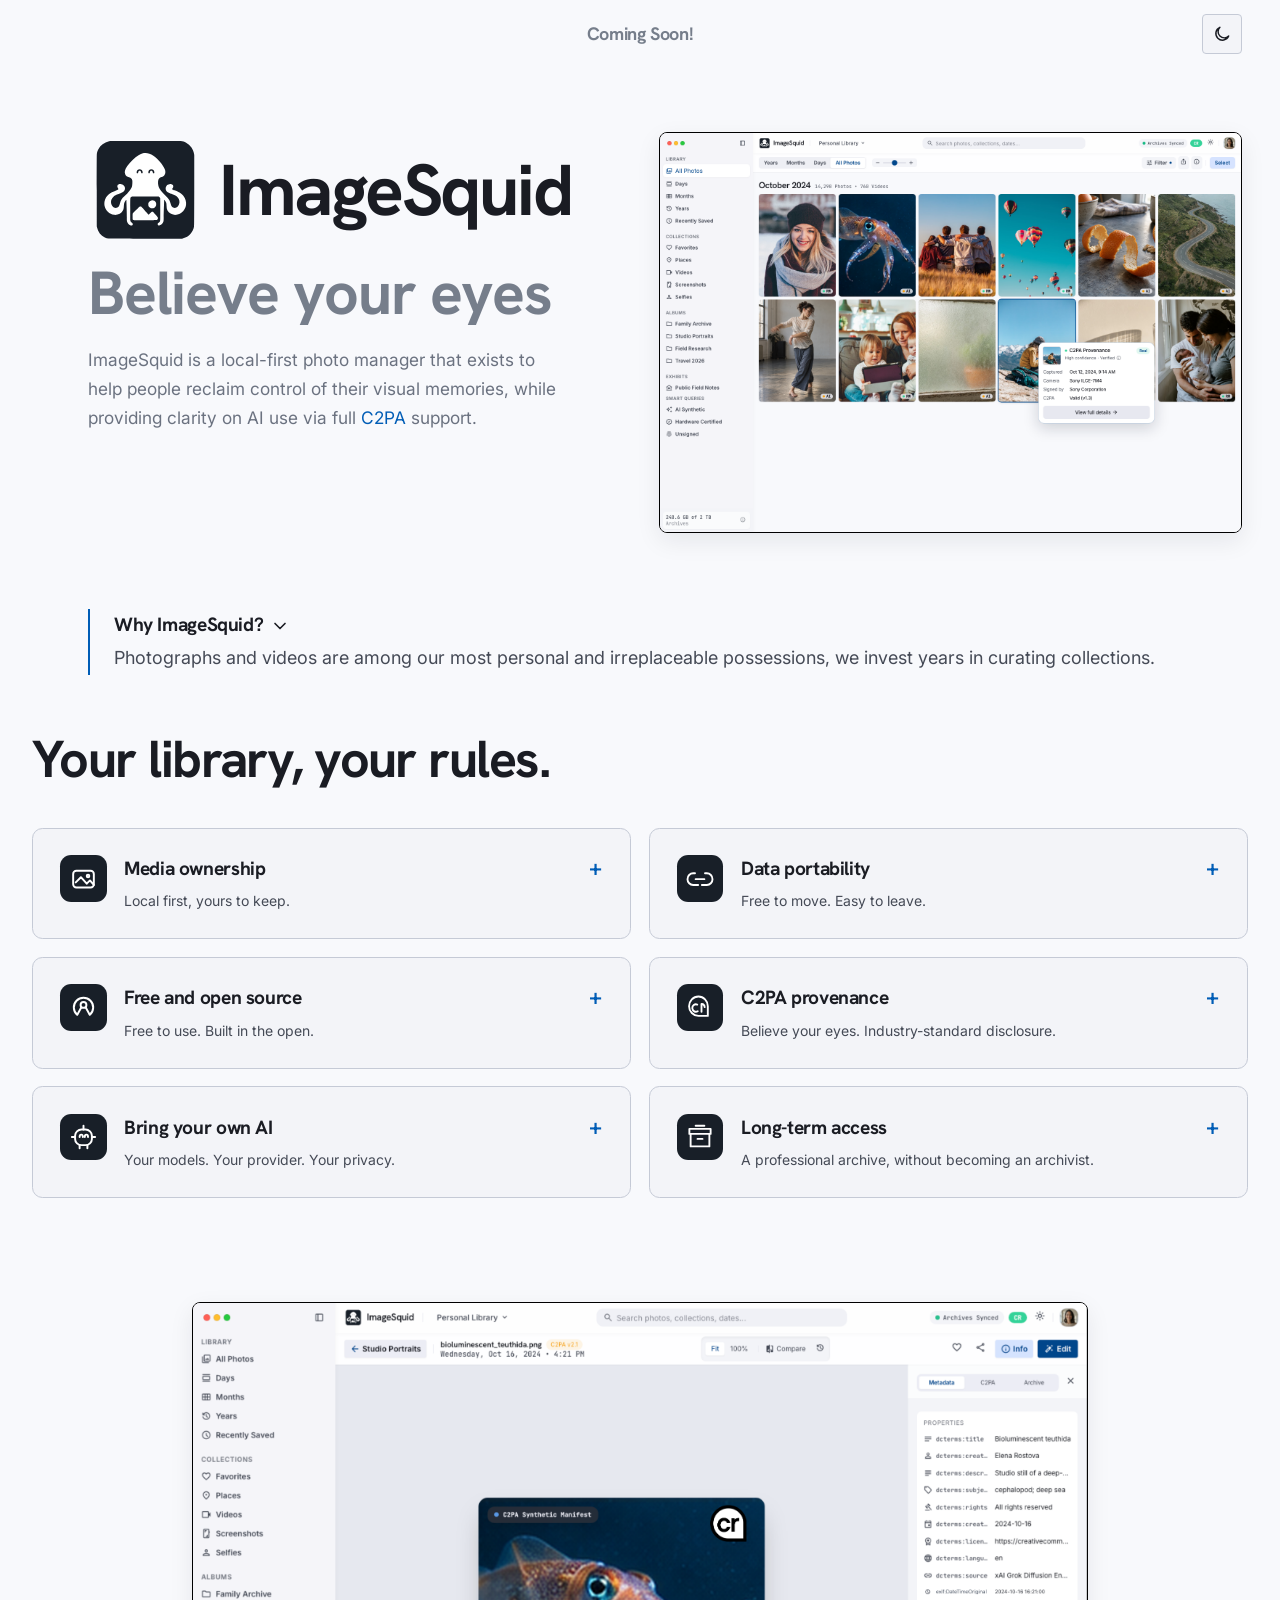
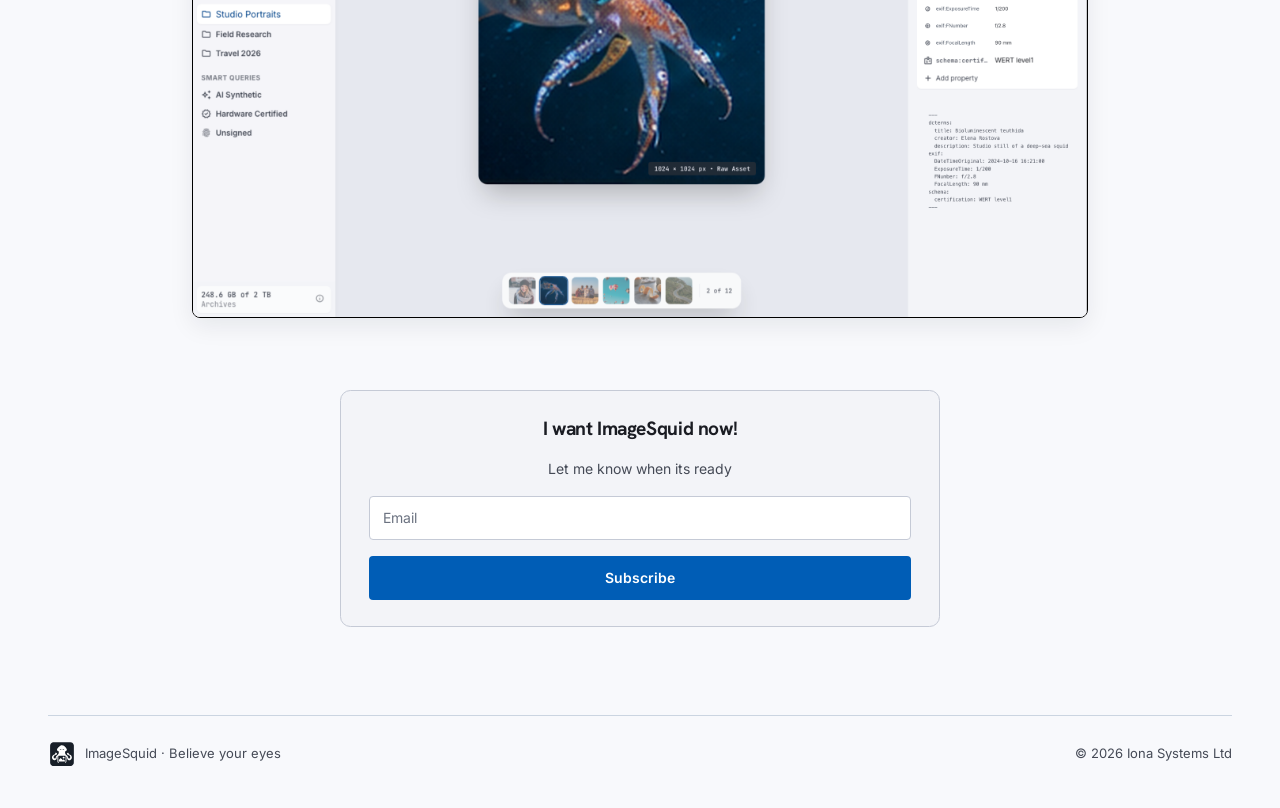
==== commit 539ae6d0: "add light and dark mode toggle" ====
--- a/index.html
+++ b/index.html
@@ -3,7 +3,46 @@
   <head>
     <meta charset="utf-8" />
     <meta name="viewport" content="width=device-width, initial-scale=1" />
-    <meta name="color-scheme" content="light" />
+    <meta name="color-scheme" content="light dark" />
+    <script>
+      (function () {
+        var KEY = "arkrim-color-scheme";
+        function fromSystem() {
+          return window.matchMedia("(prefers-color-scheme: dark)").matches ? "dark" : "light";
+        }
+        function storedTheme() {
+          try {
+            var stored = localStorage.getItem(KEY);
+            if (stored === "light" || stored === "dark") return stored;
+            if (stored === "system") return fromSystem();
+          } catch (e) {}
+          return "light";
+        }
+        function apply(theme) {
+          document.documentElement.setAttribute("data-theme", theme);
+          document.documentElement.style.colorScheme = theme;
+          var btn = document.getElementById("theme-toggle");
+          if (!btn) return;
+          var toLight = theme === "dark";
+          btn.setAttribute("aria-label", toLight ? "Switch to light mode" : "Switch to dark mode");
+          btn.setAttribute("aria-pressed", theme === "dark" ? "true" : "false");
+        }
+        apply(storedTheme());
+        document.addEventListener("DOMContentLoaded", function () {
+          apply(document.documentElement.getAttribute("data-theme") || "light");
+          var btn = document.getElementById("theme-toggle");
+          if (!btn) return;
+          btn.addEventListener("click", function () {
+            var current = document.documentElement.getAttribute("data-theme") === "light" ? "light" : "dark";
+            var next = current === "dark" ? "light" : "dark";
+            try {
+              localStorage.setItem(KEY, next);
+            } catch (e) {}
+            apply(next);
+          });
+        });
+      })();
+    </script>
     <title>ImageSquid — Believe your eyes</title>
     <meta
       name="description"
@@ -47,6 +86,8 @@
         --surface-container-high: #e3e6ee;
         --on-surface: #1a1c23;
         --on-surface-variant: #454a56;
+        --muted: #767e8b;
+        --text-soft: #6b7280;
         --outline: #6b7280;
         --outline-variant: #c5cad6;
         --primary: #005db6;
@@ -57,7 +98,41 @@
         --c2pa-wellformed: #1d4ed8;
         --status-unlisted: #b45309;
         --shadow: 0 8px 24px rgb(15 23 42 / 8%);
+        --shadow-lift: 0 28px 80px rgb(15 23 42 / 28%);
         --slate-700: #cbd5e1;
+        --frame: #000;
+        --media-well: #f4f5f8;
+        --mark-bg: #181f28;
+        --mark-fg: #ffffff;
+      }
+
+      [data-theme="dark"] {
+        color-scheme: dark;
+        --background: #10131b;
+        --on-background: #e0e2ec;
+        --surface: #10131b;
+        --surface-container-lowest: #0a0e15;
+        --surface-container-low: #181c23;
+        --surface-container: #1c2027;
+        --surface-container-high: #262a32;
+        --on-surface: #e0e2ec;
+        --on-surface-variant: #c0c6d6;
+        --muted: #8a91a0;
+        --text-soft: #c0c6d6;
+        --outline: #8a91a0;
+        --outline-variant: #404754;
+        --primary: #a9c7ff;
+        --on-primary: #003063;
+        --primary-container: #3a90ff;
+        --c2pa-trusted: #34d399;
+        --c2pa-invalid: #f87171;
+        --c2pa-wellformed: #60a5fa;
+        --status-unlisted: #f59e0b;
+        --shadow: 0 8px 24px rgb(0 0 0 / 45%);
+        --shadow-lift: 0 28px 80px rgb(0 0 0 / 55%);
+        --slate-700: #334155;
+        --frame: #404754;
+        --media-well: #262a32;
         --mark-bg: #181f28;
         --mark-fg: #ffffff;
       }
@@ -179,9 +254,9 @@
       }
 
       .site-header {
-        display: flex;
+        display: grid;
+        grid-template-columns: 1fr auto 1fr;
         align-items: center;
-        justify-content: center;
         min-height: 4.25rem;
         padding-block: 0.75rem;
         padding-inline: clamp(1.5rem, 3vw, 4rem);
@@ -189,14 +264,59 @@
       }
 
       .coming-soon {
+        grid-column: 2;
+        justify-self: center;
         margin: 0;
         font-family: var(--font-display);
         font-weight: 700;
         font-size: 1.125rem;
         line-height: 1.3;
         letter-spacing: -0.02em;
-        color: #767e8b;
+        color: var(--muted);
         text-align: center;
+      }
+
+      .theme-toggle {
+        grid-column: 3;
+        justify-self: end;
+        display: inline-flex;
+        align-items: center;
+        justify-content: center;
+        width: 2.5rem;
+        height: 2.5rem;
+        padding: 0;
+        border: 1px solid var(--outline-variant);
+        border-radius: var(--radius-sm);
+        background: var(--surface-container-low);
+        color: var(--on-surface);
+        cursor: pointer;
+      }
+
+      .theme-toggle:hover {
+        background: var(--surface-container-high);
+      }
+
+      .theme-toggle:focus-visible {
+        outline: 2px solid var(--primary);
+        outline-offset: 2px;
+      }
+
+      .theme-toggle svg {
+        width: 1.25rem;
+        height: 1.25rem;
+        display: block;
+      }
+
+      .theme-toggle .theme-icon-sun {
+        display: none;
+      }
+
+      [data-theme="dark"] .theme-toggle .theme-icon-moon {
+        display: none;
+      }
+
+      [data-theme="dark"] .theme-toggle .theme-icon-sun {
+        display: block;
       }
 
       .page-shell,
@@ -280,7 +400,7 @@
         font-size: clamp(1.15rem, 4.6vw, 2.85rem);
         line-height: 1.05;
         letter-spacing: -0.02em;
-        color: #767e8b;
+        color: var(--muted);
         text-align: left;
         white-space: nowrap;
         overflow: hidden;
@@ -295,7 +415,7 @@
         text-align: left;
         overflow-wrap: anywhere;
         word-break: break-word;
-        color: #6b7280;
+        color: var(--text-soft);
       }
 
       .hero-copy .intro p {
@@ -368,7 +488,7 @@
         margin: 0;
         border-radius: var(--radius-lg);
         overflow: hidden;
-        border: 1px solid #000;
+        border: 1px solid var(--frame);
         box-shadow: var(--shadow);
         position: relative;
         z-index: 1;
@@ -384,16 +504,14 @@
       }
 
       @media (hover: hover) and (pointer: fine) {
-        .hero-shot:hover,
-        .c2pa-shot:hover {
+        .hero-shot:hover {
           z-index: 40;
           transform: scale(1.5);
-          box-shadow: 0 28px 80px rgb(15 23 42 / 28%);
-        }
-      }
-
-      body:has(.hero-shot:hover),
-      body:has(.c2pa-shot:hover) {
+          box-shadow: var(--shadow-lift);
+        }
+      }
+
+      body:has(.hero-shot:hover) {
         overflow-x: visible;
       }
 
@@ -541,7 +659,7 @@
         width: 100%;
         height: auto;
         object-fit: contain;
-        background: #f4f5f8;
+        background: var(--media-well);
         border-radius: var(--radius-sm);
       }
 
@@ -980,7 +1098,7 @@
       .belief-arrow {
         flex-shrink: 0;
         display: inline-flex;
-        color: #000;
+        color: var(--on-surface);
         transition: transform 0.15s ease;
       }
 
@@ -1044,7 +1162,7 @@
         line-height: 1.1;
         letter-spacing: -0.03em;
         font-weight: 700;
-        color: #767e8b;
+        color: var(--muted);
         margin: 0 0 1.5rem;
         text-align: center;
       }
@@ -1053,7 +1171,7 @@
         margin: 1.25rem 15% 0;
         font-size: 1.08rem;
         line-height: 1.7;
-        color: #6b7280;
+        color: var(--text-soft);
       }
 
       .c2pa-caption a {
@@ -1111,6 +1229,10 @@
         display: flex;
         align-items: center;
         justify-content: center;
+      }
+
+      [data-theme="dark"] #your-library .feature-icon {
+        box-shadow: inset 0 0 0 1px var(--outline-variant);
       }
 
       #your-library .feature-icon img {
@@ -1411,6 +1533,15 @@
 
     <header class="site-header">
       <a class="coming-soon" href="#sign-up-form">Coming Soon!</a>
+      <button type="button" class="theme-toggle" id="theme-toggle" aria-label="Switch to dark mode" aria-pressed="false">
+        <svg class="theme-icon theme-icon-sun" viewBox="0 0 24 24" aria-hidden="true">
+          <circle cx="12" cy="12" r="4" fill="none" stroke="currentColor" stroke-width="1.75" />
+          <path d="M12 2.5v2.2M12 19.3v2.2M2.5 12h2.2M19.3 12h2.2M5.1 5.1l1.6 1.6M17.3 17.3l1.6 1.6M18.9 5.1l-1.6 1.6M6.7 17.3l-1.6 1.6" fill="none" stroke="currentColor" stroke-width="1.75" stroke-linecap="round" />
+        </svg>
+        <svg class="theme-icon theme-icon-moon" viewBox="0 0 24 24" aria-hidden="true">
+          <path d="M20 14.5A8 8 0 1 1 9.5 4 6.5 6.5 0 0 0 20 14.5z" fill="none" stroke="currentColor" stroke-width="1.75" stroke-linejoin="round" />
+        </svg>
+      </button>
     </header>
 
     <main id="main">
@@ -1499,55 +1630,35 @@
               </summary>
               <div class="detail-copy">
                 <p>
-                  The images matter. So do the descriptions, dates, edits and
-                  relationships you've spent years bringing together.
+                  The ImageSquid library lives on your computer, works offline,
+                  and leaves with you.
                 </p>
                 <p>
-                  Retain full control over the files, the edits, and the meaning
-                  you've added.
+                  Your images matter. So do the descriptions, dates, edits,
+                  relationships, organization, and source context you have spent
+                  years bringing together and giving rich meaning to your image
+                  collections. ImageSquid keeps that meaning with the files, not
+                  trapped on someone else's online platform. Originals, edits,
+                  and metadata stay exportable if you quit the app or the hosted
+                  service.
                 </p>
                 <p>
-                  ImageSquid includes a bulk import feature for most major
-                  commercial photo management app platforms.
+                  Independent ownership should be convenient, too: a fast,
+                  capable way to find, enhance, enjoy, and share a collection
+                  across devices and operating systems. ImageSquid pairs the
+                  everyday ease of an app like Apple Photos with cross-platform
+                  ownership, reliable migration, and institutional-grade backup.
+                  One library can be synced and used on Windows, macOS, and
+                  Linux desktops, in the online web app, and on mobile web.
                 </p>
                 <p>
-                  The library lives on your computer, works offline, and leaves
-                  with you.
-                </p>
-                <p>
-                  Ownership is not just the image files but also the context and
-                  the meaning around them: descriptions, dates, edits,
-                  organization, and source context.
-                </p>
-                <p>
-                  Originals, edits, and metadata remain exportable if you quit
-                  the app or the hosted service.
-                </p>
-                <p>
-                  ImageSquid aims to make independent media ownership convenient.
-                  Users should have a fast, capable application for finding,
-                  enhancing, enjoying, and sharing their collections across
-                  devices and operating systems.
-                </p>
-                <p>
-                  The ImageSquid user experience combines the everyday
-                  convenience of comprehensive applications like Apple Photos
-                  with cross-platform ownership, reliable migration, and
-                  institutional-grade backup.
-                </p>
-                <p>
-                  For example, a single ImageSquid user library can be synced
-                  and used across Windows, macOS and Linux desktops, an online
-                  web app or mobile-web interfaces.
-                </p>
-                <p>
-                  The initial migration of a full image library into ImageSquid
-                  can take a while due to network and computing restrictions.
-                  Therefore, the import process must be robust, able to recover
-                  from errors and pick up where it left off without restarting.
-                  It needs to do this while running quietly in the background,
-                  without blocking or locking active UI use, and ensuring 100%
-                  file copy fidelity.
+                  To get you started, ImageSquid can bulk-import from most major
+                  commercial photo-management platforms. Moving a full library
+                  can take a while, because of network and computing limits, so
+                  ImageSquid import recovers from errors, picks up where it left
+                  off without starting over, and runs quietly in the background.
+                  It does this without blocking or locking active use of the
+                  app, and every file is copied at 100% fidelity.
                 </p>
               </div>
             </details>
@@ -1564,31 +1675,24 @@
               </summary>
               <div class="detail-copy">
                 <p>
-                  Work offline, move providers, or leave the app. Originals,
-                  enhancements, and metadata leave with you.
+                  You can leave a hosting provider, work offline, recover from
+                  mistakes, and leave ImageSquid — the app and any optional
+                  sync/backup service — at any time, without losing original
+                  media, later enhancements, or metadata enrichment.
                 </p>
                 <p>
-                  You should be able to leave a provider, work offline, recover
-                  from mistakes, and even leave ImageSquid. Your memories come
-                  with you.
+                  This is based heavily on the
+                  <a href="https://atproto.com/specs/account#pds-account-migration" rel="noopener noreferrer">PDS</a>
+                  (Personal Data Server) concept used by the decentralized
+                  Bluesky social network and its AT Protocol.
                 </p>
                 <p>
-                  ImageSquid users are able to leave a hosting provider, work
-                  offline, recover from mistakes, and leave ImageSquid the app
-                  and the optional online service at any time without losing
-                  original media, subsequent enhancements or metadata enrichment.
-                </p>
-                <p>
-                  This principle and its practical implementation is based
-                  heavily on the Personal Data Server primitive used by BlueSky
-                  and the AT Protocol architecture.
-                </p>
-                <p>
-                  ImageSquid files are stored as archival OCFL objects. Its
-                  export utilities allow for convenient, bulk image library
-                  exports. Users can respawn a fresh copy of ImageSquid on top
-                  of the OCFL file bundle, use their own filesystem tools to
-                  browse and navigate through the collection, or build new
+                  On disk, ImageSquid files are archival
+                  <a href="https://ocfl.io/1.1/spec/" rel="noopener noreferrer">OCFL</a>
+                  objects (Oxford Common File Layout). Export tools make a
+                  convenient bulk copy of the library. From that OCFL bundle you
+                  can start a fresh copy of ImageSquid, browse and navigate the
+                  collection with your own filesystem tools, or build new
                   applications on top of the OCFL object store.
                 </p>
               </div>
@@ -1605,27 +1709,28 @@
                 <span class="plus" aria-hidden="true">+</span>
               </summary>
               <div class="detail-copy">
-                <p>One library across Linux, macOS, Windows, and the web.</p>
+          
                 <p>
-                  ImageSquid's MIT open-source license means the code is
-                  available for security and privacy inspection, user community
-                  contributions, and legal integration into existing
+                  ImageSquid's MIT open-source license means the code is there
+                  to inspect for security and privacy, to accept contributions
+                  from the community, and to integrate legally into existing
                   architectures and commercial platforms.
                 </p>
-                <p>Optional ImageSquid.app per-fee add-on services:</p>
+                <p>ImageSquid is built as one Rust-based core library that can be installed for free across Linux, macOS, Windows, and the web.</p>
+                <p>Optional paid add-ons from ImageSquid.app:</p>
                 <ol>
                   <li>Encrypted sync across devices</li>
                   <li>Encrypted backup at rest for media library</li>
                   <li>C2PA certificate publication</li>
                 </ol>
                 <p>
-                  This is a similar approach to the Obsidian note management
-                  tool and its freemium model: the app is free and syncing is
-                  provided at a fee. However, one key difference is that
-                  Obsidian is free but closed source while ImageSquid's MIT
-                  open-source license means any organization or company is free
-                  to build their own syncing and backup services if they don't
-                  want to use the one provided by ImageSquid.app.
+                  This approach is similar to
+                  <a href="https://obsidian.md/sync" rel="noopener noreferrer">Obsidian</a>'s
+                  freemium model: the app is free, and syncing is a paid
+                  service. The difference is the license. Obsidian is free but
+                  closed source. ImageSquid's MIT license means any organization
+                  or company can build its own sync and backup services instead
+                  of using the ones from ImageSquid.app.
                 </p>
               </div>
             </details>
@@ -1642,45 +1747,37 @@
               </summary>
               <div class="detail-copy">
                 <p>
-                  C2PA (Coalition for Content Provenance and Authenticity)
-                  Content Credentials is an open standard that implements
-                  signed, file-bound statements about how an image or video was
-                  created or changed.
+                  Provenance is how a collection verifies a picture's origins
+                  and that it is what it claims to be.
                 </p>
                 <p>
-                  Every ImageSquid import starts a durable C2PA record. These
-                  disclose human-generated content, AI-generated content, or a
-                  combination of both.
+                  <a href="https://contentcredentials.org/" rel="noopener noreferrer">C2PA</a>
+                  Content Credentials are an open standard for signed,
+                  file-bound statements about image provenance.
                 </p>
                 <p>
-                  Prior credentials, generator marks and ImageSquid's later
-                  actions remain auditable using the industry-standard method.
+                  Every ImageSquid import starts a durable C2PA record per
+                  image. These records disclose human-generated content,
+                  AI-generated content, or a combination of both. Prior
+                  credentials, generator marks, and ImageSquid's later actions
+                  remain auditable by that industry-standard method.
                 </p>
                 <p>
                   Signed statements travel with the file. Free collection scans
                   report missing, unsigned, and AI-touched items before you
-                  share.
+                  share. If you need to share or publish an image with a
+                  third-party signed, certified C2PA watermark, ImageSquid.app
+                  is able to provide this integrated service at a small fee.
                 </p>
                 <p>
-                  Paid C2PA publication can add a third-party signed,
-                  watermarked certificate when you need one.
-                </p>
-                <p>
-                  Files shared from ImageSquid will be able to clearly declare
-                  their origin, whether human operator, AI-generated, or a
-                  combination of both.
-                </p>
-                <p>
-                  ImageSquid also adopts the W3C PROV-O PROVenance Ontology, a
-                  widely-used vocabulary for recording who did what to which
-                  resource, providing structure for human and machine-readable
-                  digital audit trails.
-                </p>
-                <p>
-                  These underpin ImageSquid components that can assist in
-                  detecting AI deepfakes while improving AI transparency around
-                  image creation and processing.
-                </p>
+                  ImageSquid also implements the W3C
+                  <a href="https://www.w3.org/TR/2013/REC-prov-o-20130430/#introduction" rel="noopener noreferrer">PROV-O</a>
+                  PROVenance Ontology, a widely used vocabulary for recording
+                  who did what to which resource; providing audit trails that
+                  are both human and machine-readable.</p>
+                  <p>ImageSquid's C2PA and
+                  PROV-O records underpin components used to detect AI deepfakes
+                  and make image creation and processing more transparent.</p>
               </div>
             </details>
             <details class="principle">
@@ -1696,31 +1793,32 @@
               </summary>
               <div class="detail-copy">
                 <p>
-                  Bring-your-own inference: a local runner or your own provider
-                  account. You pay that provider; backup never sees the traffic.
+                  The AI models behind ImageSquid's features are fully your
+                  choice, not dictated by your photo platforms. This means
+                  ImageSquid leaves no fears about the privacy of your image
+                  content and activities.
                 </p>
                 <p>
-                  Albums, search, non-destructive edits, and near-instant
-                  browsing — even while imports and thumbnails run in the
-                  background. Bring your own (BYO) AI: a local runner or your
-                  own provider account. You pay that provider; ImageSquid does
-                  not sell inference.
+                  This is a "bring-your-own (BYO) inference" model: use a local
+                  AI model runner or your own frontier provider account (e.g.
+                  Claude, ChatGPT, Grok, etc). You pay that provider. ImageSquid
+                  does not sell inference, and backup never sees your network
+                  traffic; of course the commercial AI companies will read and
+                  likely store your original, prompts and outputs if you choose
+                  that option.
                 </p>
                 <p>
-                  The actual AI inference models used in ImageSquid processing
-                  tasks and end-user features should remain the user's choice.
+                  The more private alternative is to connect a local open-source
+                  model and runner, eg.
+                  <a href="https://deepmind.google/models/gemma/gemma-4/" rel="noopener noreferrer">Gemma4</a>
+                  with
+                  <a href="https://llama.app/" rel="noopener noreferrer">llama.cpp</a>,
+                  through the industry-standard <a href="https://handbook.modular.com/model-interaction/openai-compatible-api/">OpenAI API</a> format.
                 </p>
                 <p>
-                  ImageSquid can connect to a local AI runner and open-source
-                  model (for example llama.cpp + Gemma 4) using the
-                  industry-standard OpenAI API format, or to the owner's own
-                  supported frontier-provider account; the user pays that
-                  provider directly.
-                </p>
-                <p>This is bring-your-own (BYO) inference.</p>
-                <p>
-                  Of course to be sure, using remote endpoints can read what the
-                  owner sends.
+                  Everyday use and performance of the ImageSquid interface stays
+                  within reach while your AI processing work runs in background
+                  jobs.
                 </p>
               </div>
             </details>
@@ -1737,82 +1835,47 @@
               </summary>
               <div class="detail-copy">
                 <p>
-                  Professional and open archival formats are used to keep
-                  originals and their context recoverable, into the indefinite
-                  future, independently of the app.
+                  Professional, open archival formats keep originals and their
+                  context recoverable into the indefinite future, independent of
+                  the app.
                 </p>
                 <p>
-                  ImageSquid files on disk are the canonical source, stored as
-                  OCFL (Oxford Common File Layout) objects — the layout
-                  professional archives use — so a completed library can be
-                  inspected and rebuilt with ordinary file tools.
+                  Files on disk are the canonical source. ImageSquid stores them
+                  as
+                  <a href="https://ocfl.io/1.1/spec/" rel="noopener noreferrer">OCFL</a>
+                  (Oxford Common File Layout) objects — the layout professional
+                  archives use for versioned files and inventories. Archival
+                  standards are meant to maintain long-term access and usability
+                  for digital files.</p>
+                  <p>This means you don't need a specific
+                  proprietary or open-source application to read your ImageSquid
+                  data, now or in the future. You can inspect a completed
+                  library with ordinary file tools and rebuild it in full if the
+                  application or its indexes are corrupted or removed.
                 </p>
                 <p>
-                  Behind the scenes, ImageSquid implements the C2PA (Coalition
-                  for Content Provenance and Authenticity) Content Credentials
-                  is an open standard that implements signed, file-bound
-                  statements about how an image or video was created or changed.
+                  Provenance stays with that archive, represented in metadata
+                  sidecars containing
+                  <a href="https://contentcredentials.org/" rel="noopener noreferrer">C2PA</a>,
+                  <a href="https://www.w3.org/TR/2013/REC-prov-o-20130430/#introduction" rel="noopener noreferrer">PROV-O</a>,
+                  <a href="https://en.wikipedia.org/wiki/Exif" rel="noopener noreferrer">EXIF</a>,
+                  <a href="https://www.dublincore.org/specifications/dublin-core/dcmi-terms/#section-2" rel="noopener noreferrer">Dublin Core</a>
+                  and
+                  <a href="https://schema.org/" rel="noopener noreferrer">Schema.org</a>
+                  records. Each metadata file lives in the OCFL object for the
+                  image it describes, where it can be indexed, searched, and
+                  used to judge findability, usability, and trustworthiness,
+                  including in preservation risk assessments as operating
+                  systems, applications, and preferred formats change.</p>
+                  <p>Users can
+                  add other professional vocabularies and future releases will
+                  add support for more professional archival standards such as
+                  <a href="https://www.loc.gov/standards/premis/v3/premis-3-0-final.pdf" rel="noopener noreferrer">PREMIS</a>.
                 </p>
                 <p>
-                  Every ImageSquid import starts a durable C2PA record. These
-                  disclose human-generated content, AI-generated content, or a
-                  combination of both.
-                </p>
-                <p>
-                  Prior credentials, generator marks and ImageSquid's later
-                  actions remain auditable using the industry-standard method.
-                </p>
-                <p>
-                  Signed statements travel with the file. Free collection scans
-                  report missing, unsigned, and AI-touched items before you
-                  share.
-                </p>
-                <p>
-                  Paid C2PA publication can add a third-party signed,
-                  watermarked certificate when you need one.
-                </p>
-                <p>
-                  Files shared from ImageSquid will be able to clearly declare
-                  their origin, whether human operator, AI-generated, or a
-                  combination of both.
-                </p>
-                <p>
-                  ImageSquid also adopts the W3C PROV-O PROVenance Ontology, a
-                  widely-used vocabulary for recording who did what to which
-                  resource, providing structure for human and machine-readable
-                  digital audit trails.
-                </p>
-                <p>
-                  These features underpin ImageSquid components that can assist
-                  in detecting AI deepfakes while improving AI transparency
-                  around image creation and processing.
-                </p>
-                <p>
-                  In addition to C2PA information, PROV-O records, and media
-                  specific metadata like EXIF properties, ImageSquid also allows
-                  users to manage descriptive metadata for their images using
-                  the industry-standard Dublin Core and Schema.org vocabularies.
-                </p>
-                <p>
-                  Other professional vocabularies (e.g. PREMIS) can be added by
-                  users and will be added to future releases.
-                </p>
-                <p>
-                  Each metadata file is managed in the OCFL object for the image
-                  file it describes. This metadata becomes available for
-                  indexing, search, and providing reliable context on which to
-                  assess the image's findability, usability and trustworthiness.
-                </p>
-                <p>
-                  It can also be used in preservation risk assessments to ensure
-                  that image files remain accessible over time despite changes
-                  in OS and application technology, changing format preferences,
-                  etc..
-                </p>
-                <p>
-                  ImageSquid brings professional discipline and design into
-                  everyday image management without requiring users to become
-                  archivists or system administrators.
+                  ImageSquid brings professional archival design into everyday
+                  image management, without requiring you to become an archivist
+                  or a system administrator.
                 </p>
               </div>
             </details>
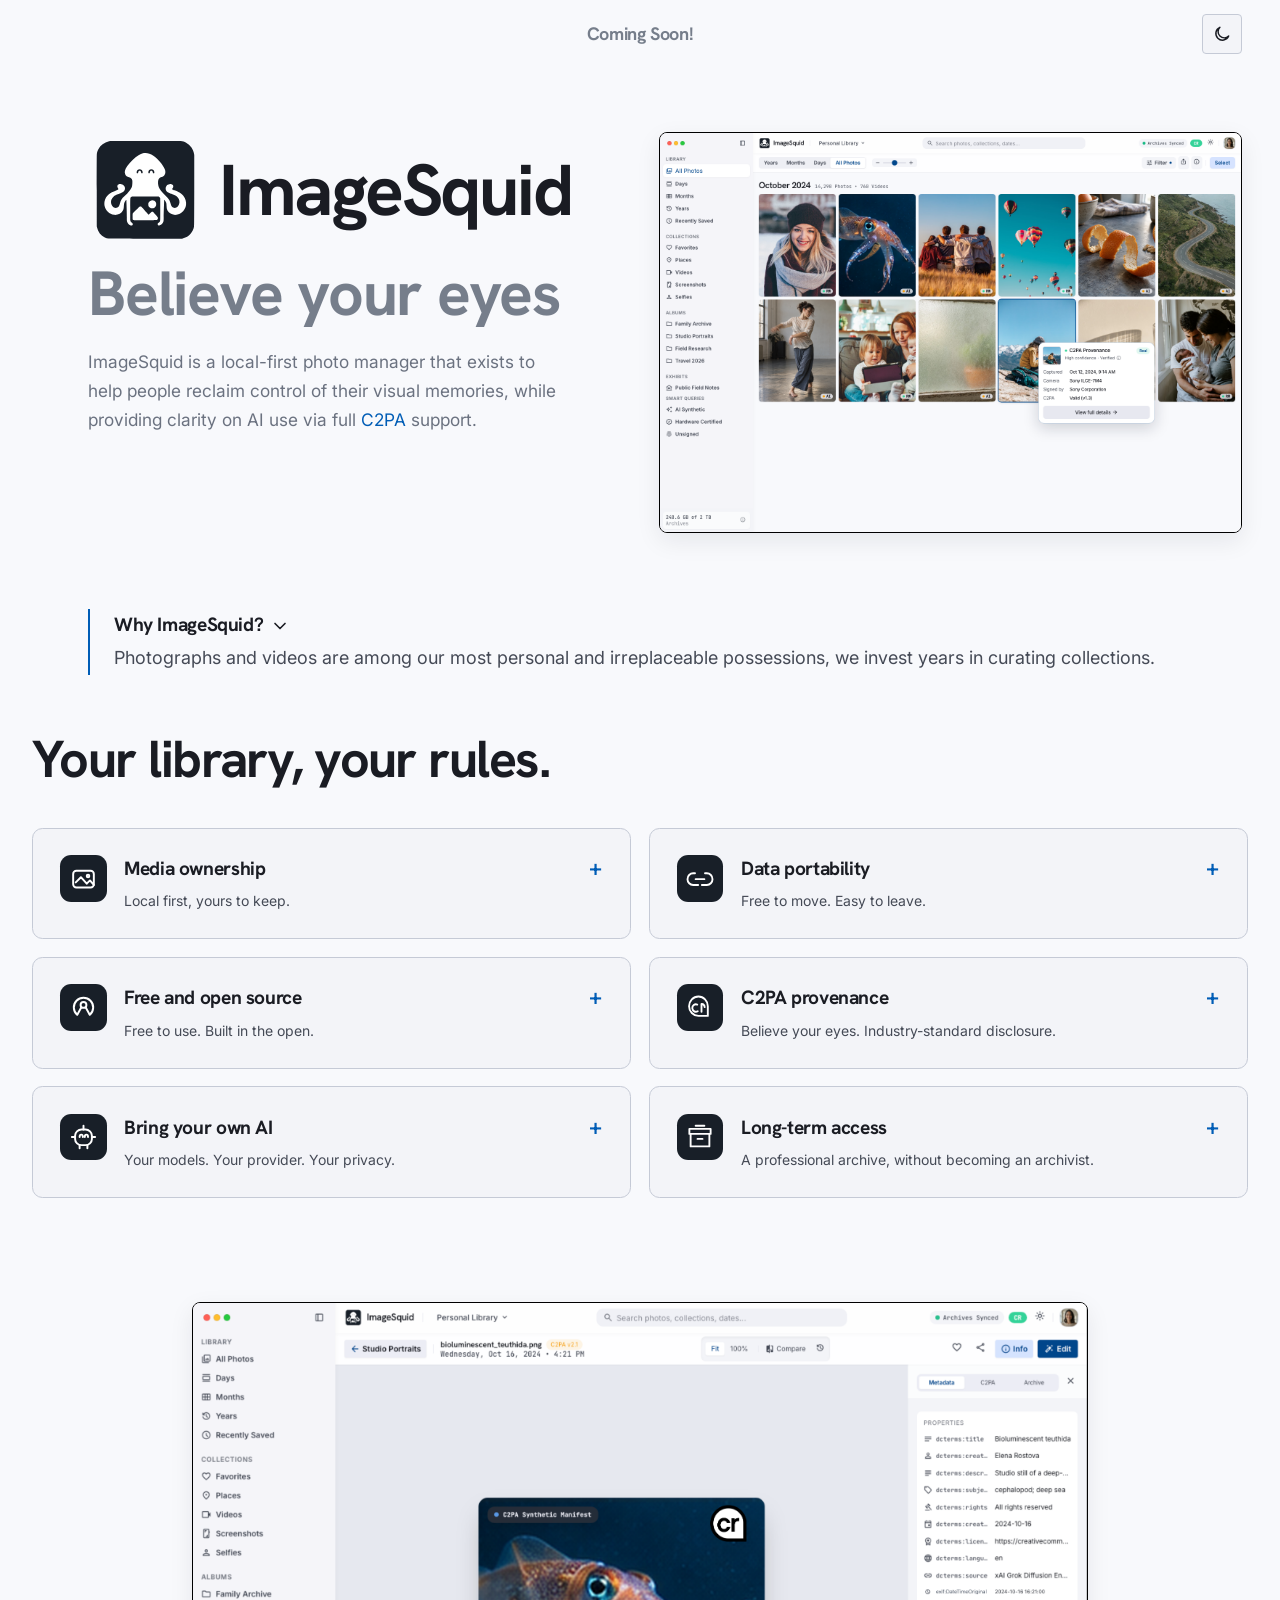
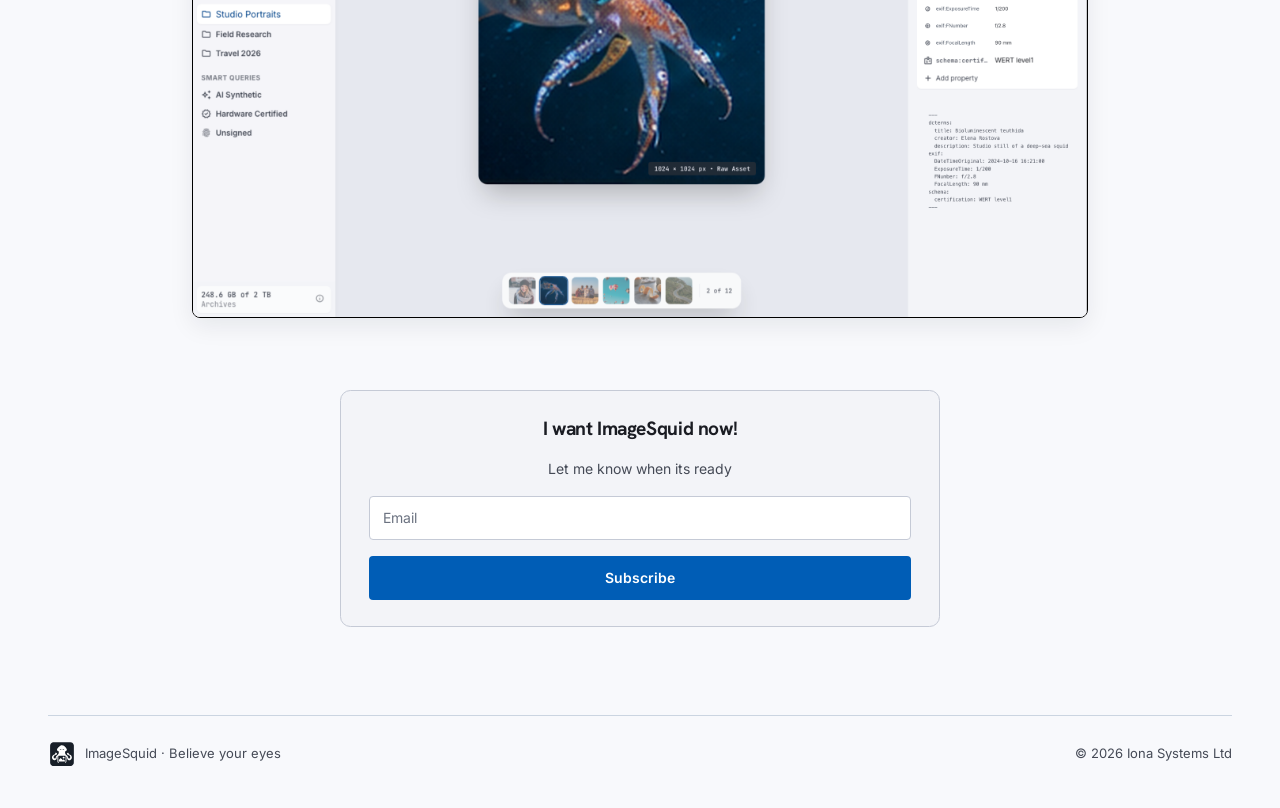
==== commit cd82d439: "tweak belief message" ====
--- a/index.html
+++ b/index.html
@@ -1598,11 +1598,10 @@
               <p>
                 However, big tech commercial platforms control how our precious
                 memories are stored, organized, accessed, and shared while we
-                also rely on their AI tools to process our own images.
+                also rely on their AI tools to process our private images.
               </p>
               <p>
-                At the same time, thanks to widespread use of AI, we are losing
-                trust in the authenticity and provenance of online images.
+                Furthermore, we are losing trust in the authenticity and provenance of images online due to the undetectable spread of AI fakes. 
               </p>
               <p>ImageSquid exists to address these problems.</p>
             </div>
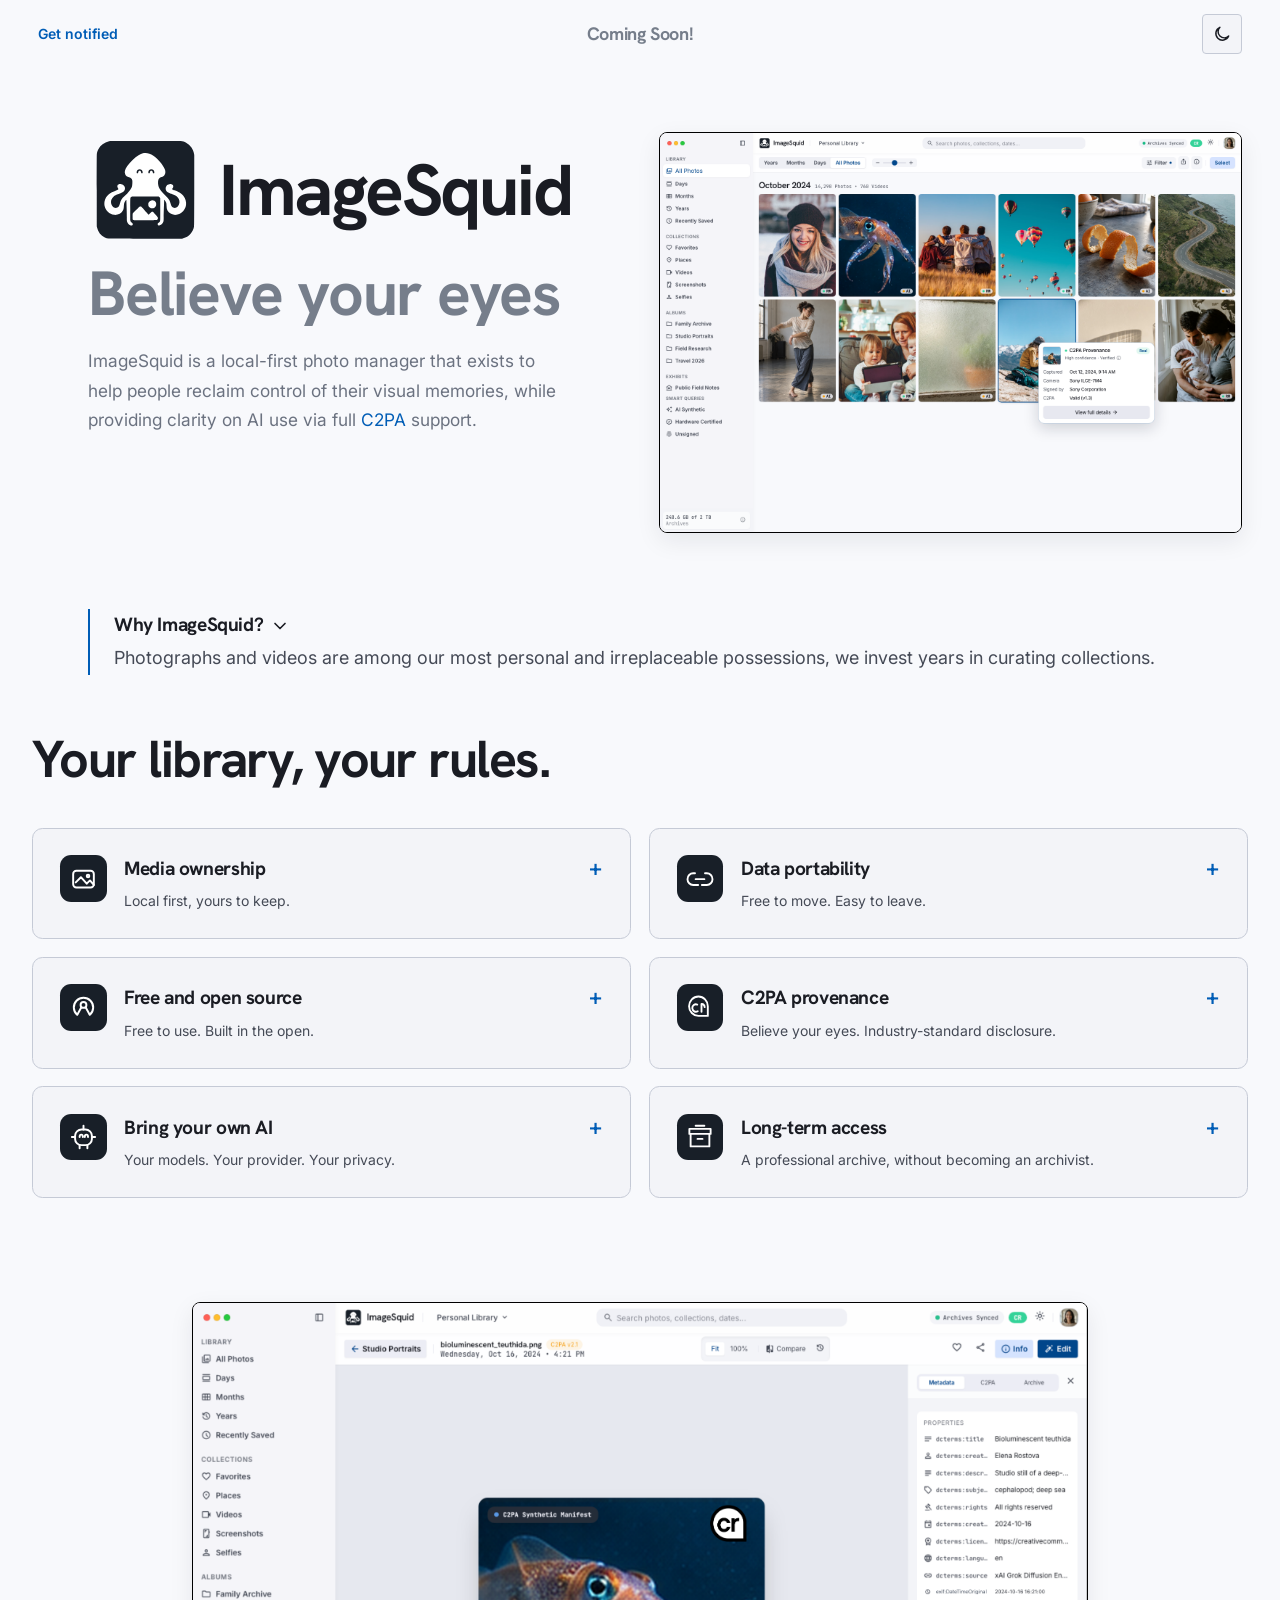
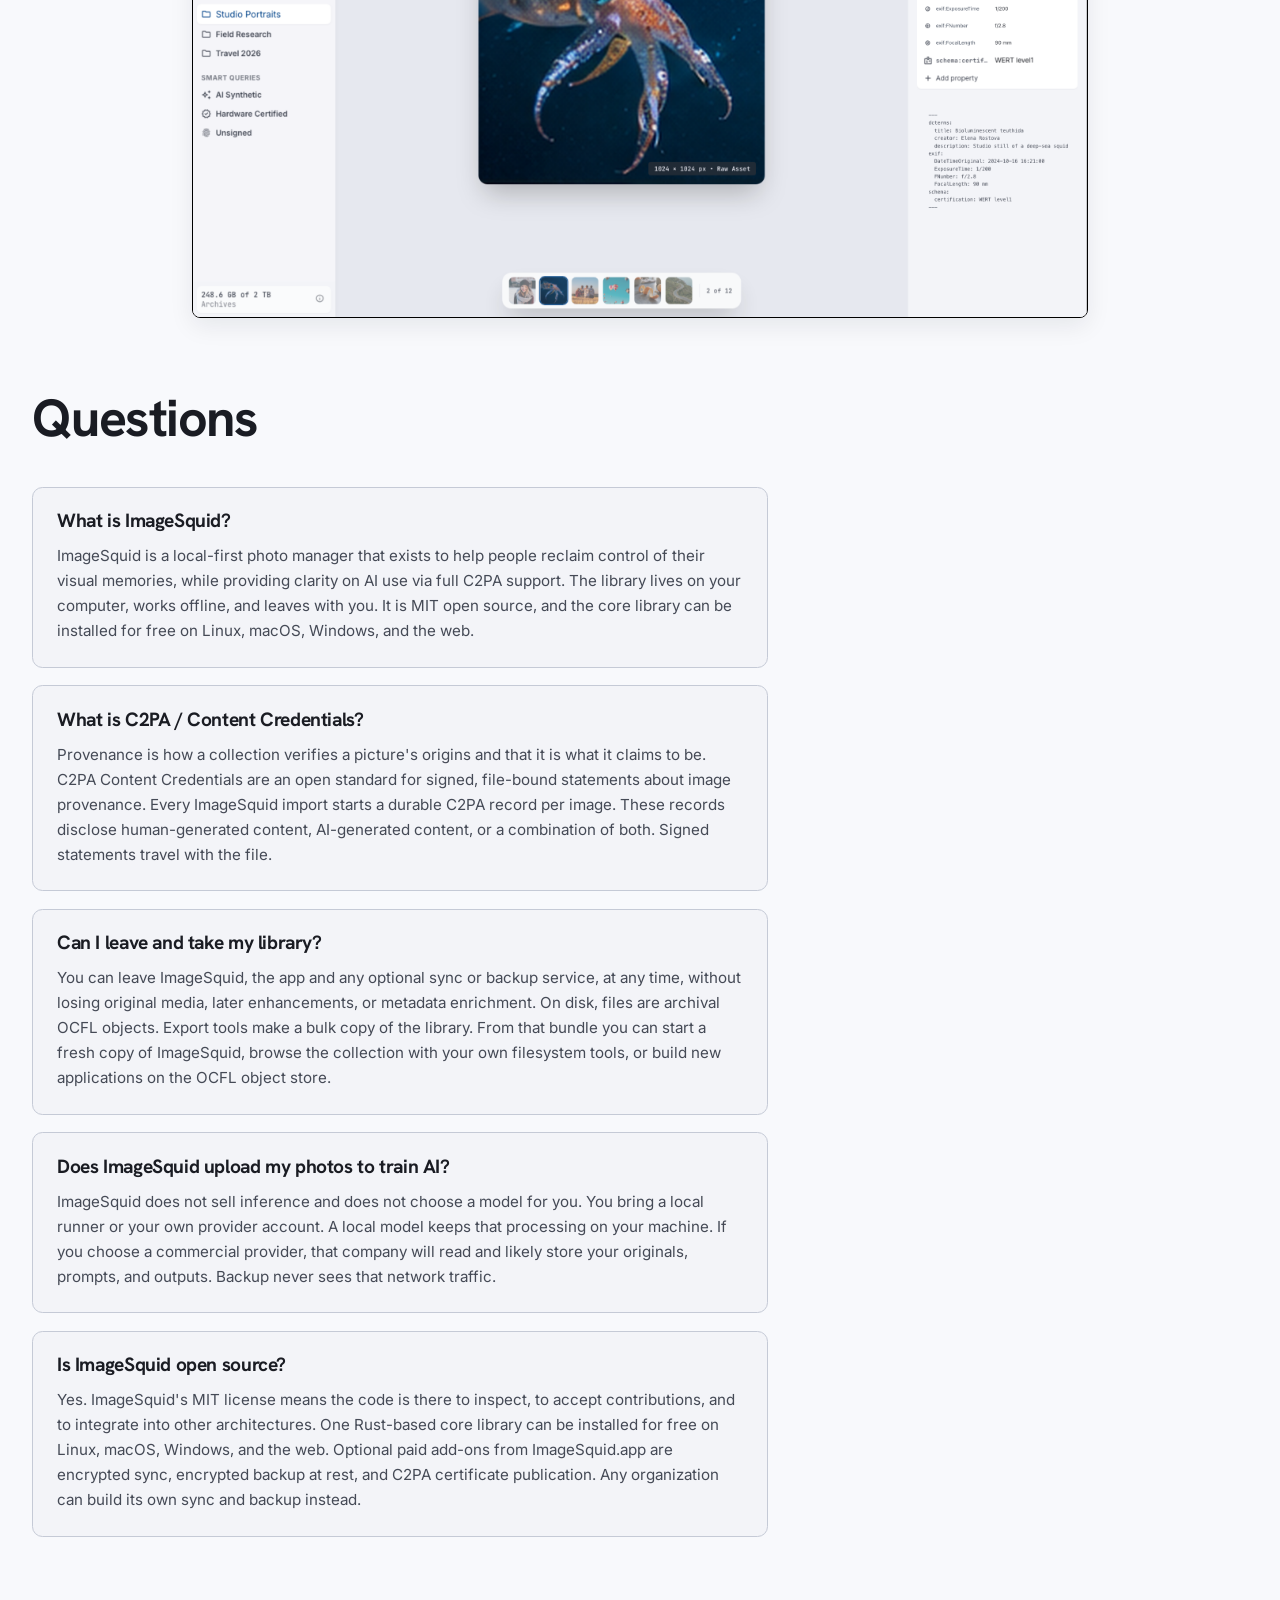
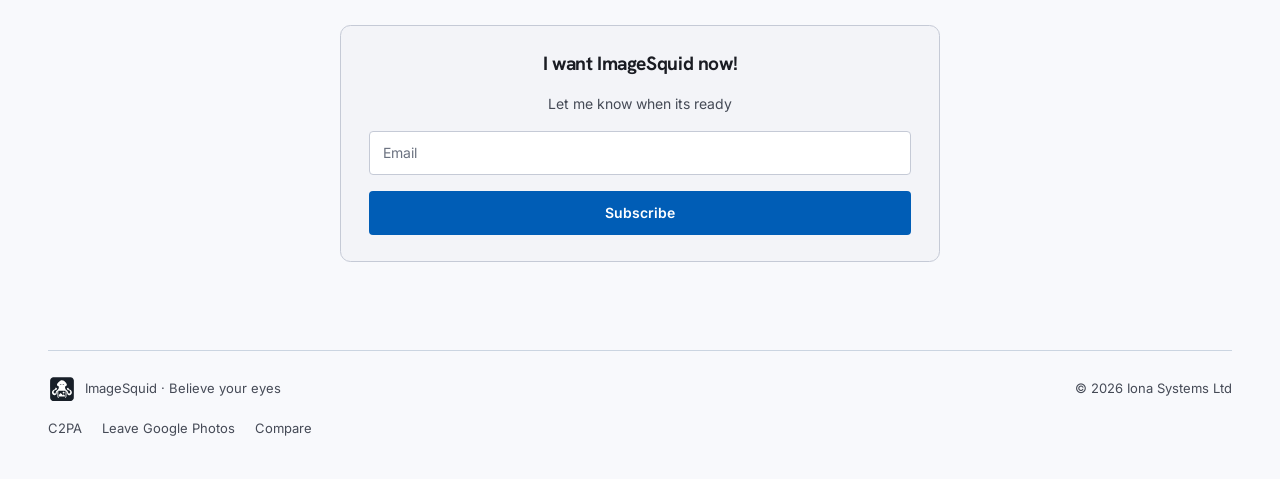
==== commit b85e8a42: "add seo metadata, faq, and topic pages" ====
--- a/index.html
+++ b/index.html
@@ -46,16 +46,126 @@
     <title>ImageSquid — Believe your eyes</title>
     <meta
       name="description"
-      content="An open-source, local-first photo and video manager. Reclaim control of your visual memories. Believe your eyes."
+      content="ImageSquid is an open-source, local-first photo and video manager. Own the library, keep C2PA Content Credentials, and leave any time."
     />
+    <link rel="canonical" href="https://imagesquid.app/" />
+    <meta name="robots" content="index, follow" />
+    <meta name="author" content="Iona Systems Ltd" />
+    <meta property="og:site_name" content="ImageSquid" />
     <meta property="og:title" content="ImageSquid — Believe your eyes" />
     <meta
       property="og:description"
-      content="A local-first photo and video library you own, with Content Credentials from the first import."
+      content="ImageSquid is an open-source, local-first photo and video manager. Own the library, keep C2PA Content Credentials, and leave any time."
     />
-    <meta property="og:image" content="assets/screen2.png" />
+    <meta property="og:url" content="https://imagesquid.app/" />
     <meta property="og:type" content="website" />
+    <meta property="og:image" content="https://imagesquid.app/assets/og.png" />
+    <meta property="og:image:width" content="1200" />
+    <meta property="og:image:height" content="630" />
+    <meta
+      property="og:image:alt"
+      content="ImageSquid library showing All Photos with a Content Credentials provenance card"
+    />
     <meta name="twitter:card" content="summary_large_image" />
+    <meta name="twitter:title" content="ImageSquid — Believe your eyes" />
+    <meta
+      name="twitter:description"
+      content="ImageSquid is an open-source, local-first photo and video manager. Own the library, keep C2PA Content Credentials, and leave any time."
+    />
+    <meta name="twitter:image" content="https://imagesquid.app/assets/og.png" />
+    <meta
+      name="twitter:image:alt"
+      content="ImageSquid library showing All Photos with a Content Credentials provenance card"
+    />
+    <script type="application/ld+json">
+      {
+        "@context": "https://schema.org",
+        "@graph": [
+          {
+            "@type": "Organization",
+            "@id": "https://iona.ltd/#organization",
+            "name": "Iona Systems Ltd",
+            "url": "https://iona.ltd/",
+            "logo": "https://imagesquid.app/assets/ImageSquid-logo.svg"
+          },
+          {
+            "@type": "SoftwareApplication",
+            "@id": "https://imagesquid.app/#app",
+            "name": "ImageSquid",
+            "url": "https://imagesquid.app/",
+            "applicationCategory": "MultimediaApplication",
+            "operatingSystem": "Windows, macOS, Linux, Web",
+            "description": "ImageSquid is an open-source, local-first photo and video manager. Own the library, keep C2PA Content Credentials, and leave any time.",
+            "featureList": [
+              "local-first photo library",
+              "C2PA Content Credentials",
+              "data portability",
+              "OCFL archival storage",
+              "bring-your-own AI",
+              "MIT open source"
+            ],
+            "offers": {
+              "@type": "Offer",
+              "name": "Core app",
+              "price": "0",
+              "priceCurrency": "CAD"
+            },
+            "author": {
+              "@id": "https://iona.ltd/#organization"
+            },
+            "isAccessibleForFree": true
+          }
+        ]
+      }
+    </script>
+    <script type="application/ld+json">
+      {
+        "@context": "https://schema.org",
+        "@type": "FAQPage",
+        "mainEntity": [
+          {
+            "@type": "Question",
+            "name": "What is ImageSquid?",
+            "acceptedAnswer": {
+              "@type": "Answer",
+              "text": "ImageSquid is a local-first photo manager that exists to help people reclaim control of their visual memories, while providing clarity on AI use via full C2PA support. The library lives on your computer, works offline, and leaves with you. It is MIT open source, and the core library can be installed for free on Linux, macOS, Windows, and the web."
+            }
+          },
+          {
+            "@type": "Question",
+            "name": "What is C2PA / Content Credentials?",
+            "acceptedAnswer": {
+              "@type": "Answer",
+              "text": "Provenance is how a collection verifies a picture's origins and that it is what it claims to be. C2PA Content Credentials are an open standard for signed, file-bound statements about image provenance. Every ImageSquid import starts a durable C2PA record per image. These records disclose human-generated content, AI-generated content, or a combination of both. Signed statements travel with the file."
+            }
+          },
+          {
+            "@type": "Question",
+            "name": "Can I leave and take my library?",
+            "acceptedAnswer": {
+              "@type": "Answer",
+              "text": "You can leave ImageSquid, the app and any optional sync or backup service, at any time, without losing original media, later enhancements, or metadata enrichment. On disk, files are archival OCFL objects. Export tools make a bulk copy of the library. From that bundle you can start a fresh copy of ImageSquid, browse the collection with your own filesystem tools, or build new applications on the OCFL object store."
+            }
+          },
+          {
+            "@type": "Question",
+            "name": "Does ImageSquid upload my photos to train AI?",
+            "acceptedAnswer": {
+              "@type": "Answer",
+              "text": "ImageSquid does not sell inference and does not choose a model for you. You bring a local runner or your own provider account. A local model keeps that processing on your machine. If you choose a commercial provider, that company will read and likely store your originals, prompts, and outputs. Backup never sees that network traffic."
+            }
+          },
+          {
+            "@type": "Question",
+            "name": "Is ImageSquid open source?",
+            "acceptedAnswer": {
+              "@type": "Answer",
+              "text": "Yes. ImageSquid's MIT license means the code is there to inspect, to accept contributions, and to integrate into other architectures. One Rust-based core library can be installed for free on Linux, macOS, Windows, and the web. Optional paid add-ons from ImageSquid.app are encrypted sync, encrypted backup at rest, and C2PA certificate publication. Any organization can build its own sync and backup instead."
+            }
+          }
+        ]
+      }
+    </script>
     <link rel="icon" href="assets/ImageSquid-logo.svg" type="image/svg+xml" />
     <link rel="preconnect" href="https://fonts.googleapis.com" />
     <link rel="preconnect" href="https://fonts.gstatic.com" crossorigin />
@@ -263,9 +373,22 @@
         background: var(--background);
       }
 
+      .header-notify {
+        grid-column: 1;
+        justify-self: start;
+        margin: 0;
+        font-family: var(--font-body);
+        font-size: 0.875rem;
+        font-weight: 600;
+        line-height: 1.3;
+        color: var(--primary);
+        white-space: nowrap;
+      }
+
       .coming-soon {
         grid-column: 2;
         justify-self: center;
+        width: fit-content;
         margin: 0;
         font-family: var(--font-display);
         font-weight: 700;
@@ -877,7 +1000,8 @@
 
       /* The row wraps just under 418px. Indent only then, so the wide row stays flush right. */
       @container (max-width: 417px) {
-        .footer-links {
+        .footer-links,
+        .footer-pages {
           padding-inline-start: calc(var(--footer-mark) + var(--footer-mark-gap));
         }
       }
@@ -888,8 +1012,17 @@
         gap: 1.25rem;
       }
 
-      .footer-links a {
+      .footer-links a,
+      .footer-pages a {
         color: var(--on-surface-variant);
+      }
+
+      .footer-pages {
+        flex: 1 0 100%;
+        display: flex;
+        flex-wrap: wrap;
+        gap: 0.35rem 1.25rem;
+        margin: 0;
       }
 
       .panel-status {
@@ -1360,6 +1493,71 @@
 
         #your-library .principle .detail-copy {
           padding-inline: 1.1rem;
+        }
+      }
+
+      #faq {
+        position: relative;
+        z-index: 0;
+        padding-block: 0 5.5rem;
+      }
+
+      #faq .wrap {
+        width: min(80rem, calc(100% - 4rem));
+        margin-inline: auto;
+      }
+
+      #faq .section-title {
+        font-family: var(--font-display);
+        font-size: clamp(2.25rem, 4.5vw, 3.25rem);
+        line-height: 1.1;
+        letter-spacing: -0.03em;
+        font-weight: 700;
+        color: var(--on-surface);
+        margin: 0 0 2.5rem;
+      }
+
+      #faq .faq-list {
+        display: grid;
+        gap: 1.1rem;
+        max-width: 46rem;
+      }
+
+      #faq article {
+        border: 1px solid var(--outline-variant);
+        border-radius: 0.65rem;
+        background: var(--surface-container-low);
+        padding: 1.35rem 1.5rem 1.45rem;
+      }
+
+      #faq h3 {
+        margin: 0 0 0.55rem;
+        font-family: var(--font-display);
+        font-size: 1.2rem;
+        font-weight: 700;
+        letter-spacing: -0.02em;
+        line-height: 1.3;
+        color: var(--on-surface);
+      }
+
+      #faq p {
+        margin: 0;
+        color: var(--on-surface-variant);
+        font-size: 0.95rem;
+        line-height: 1.65;
+      }
+
+      @media (max-width: 900px) {
+        #faq .wrap {
+          width: calc(100% - 2.5rem);
+        }
+
+        #faq .section-title {
+          margin-bottom: 1.75rem;
+        }
+
+        #faq article {
+          padding: 1.2rem 1.1rem 1.3rem;
         }
       }
 
@@ -1532,7 +1730,9 @@
     <a class="skip-link" href="#main">Skip to content</a>
 
     <header class="site-header">
-      <a class="coming-soon" href="#sign-up-form">Coming Soon!</a>
+      <!-- TODO: add a Source link in the header and footer when the product repository URL is in the project. -->
+      <a class="header-notify" href="#sign-up-form">Get notified</a>
+      <p class="coming-soon">Coming Soon!</p>
       <button type="button" class="theme-toggle" id="theme-toggle" aria-label="Switch to dark mode" aria-pressed="false">
         <svg class="theme-icon theme-icon-sun" viewBox="0 0 24 24" aria-hidden="true">
           <circle cx="12" cy="12" r="4" fill="none" stroke="currentColor" stroke-width="1.75" />
@@ -1550,7 +1750,7 @@
           <div class="hero-copy">
             <div class="hero-lockup">
               <div class="hero-brand">
-                <img class="hero-logo" src="assets/ImageSquid-logo.svg" alt="" width="1024" height="1024" />
+                <img class="hero-logo" src="assets/ImageSquid-logo.svg" alt="ImageSquid" width="1024" height="1024" />
                 <p class="hero-wordmark">ImageSquid</p>
               </div>
               <h1 id="hero-heading">Believe your eyes</h1>
@@ -1619,7 +1819,7 @@
             <details class="principle">
               <summary>
                 <span class="feature-icon">
-                  <img src="assets/media-ownership.svg" alt="" width="48" height="48" />
+                  <img src="assets/media-ownership.svg" alt="Media ownership" width="48" height="48" />
                 </span>
                 <span class="detail-text">
                   <span class="detail-title">Media ownership</span>
@@ -1664,7 +1864,7 @@
             <details class="principle">
               <summary>
                 <span class="feature-icon">
-                  <img src="assets/data-portability.svg" alt="" width="48" height="48" />
+                  <img src="assets/data-portability.svg" alt="Data portability" width="48" height="48" />
                 </span>
                 <span class="detail-text">
                   <span class="detail-title">Data portability</span>
@@ -1699,7 +1899,7 @@
             <details class="principle">
               <summary>
                 <span class="feature-icon">
-                  <img src="assets/open-source.svg" alt="" width="48" height="48" />
+                  <img src="assets/open-source.svg" alt="Free and open source" width="48" height="48" />
                 </span>
                 <span class="detail-text">
                   <span class="detail-title">Free and open source</span>
@@ -1736,7 +1936,7 @@
           <details class="principle">
               <summary>
                 <span class="feature-icon">
-                  <img src="assets/c2pa-provenance.svg" alt="" width="48" height="48" />
+                  <img src="assets/c2pa-provenance.svg" alt="C2PA provenance" width="48" height="48" />
                 </span>
                 <span class="detail-text">
                   <span class="detail-title">C2PA provenance</span>
@@ -1782,7 +1982,7 @@
             <details class="principle">
               <summary>
                 <span class="feature-icon">
-                  <img src="assets/byo-ai.svg" alt="" width="48" height="48" />
+                  <img src="assets/byo-ai.svg" alt="Bring your own AI" width="48" height="48" />
                 </span>
                 <span class="detail-text">
                   <span class="detail-title">Bring your own AI</span>
@@ -1824,7 +2024,7 @@
             <details class="principle">
               <summary>
                 <span class="feature-icon">
-                  <img src="assets/long-term-access.svg" alt="" width="48" height="48" />
+                  <img src="assets/long-term-access.svg" alt="Long-term access" width="48" height="48" />
                 </span>
                 <span class="detail-text">
                   <span class="detail-title">Long-term access</span>
@@ -1893,6 +2093,60 @@
         </figure>
       </section>
 
+      <section id="faq" aria-labelledby="faq-heading">
+        <div class="wrap">
+          <h2 class="section-title" id="faq-heading">Questions</h2>
+          <div class="faq-list">
+            <article>
+              <h3>What is ImageSquid?</h3>
+              <p>
+                ImageSquid is a local-first photo manager that exists to help people reclaim control of their visual
+                memories, while providing clarity on AI use via full C2PA support. The library lives on your computer,
+                works offline, and leaves with you. It is MIT open source, and the core library can be installed for
+                free on Linux, macOS, Windows, and the web.
+              </p>
+            </article>
+            <article>
+              <h3>What is C2PA / Content Credentials?</h3>
+              <p>
+                Provenance is how a collection verifies a picture's origins and that it is what it claims to be. C2PA
+                Content Credentials are an open standard for signed, file-bound statements about image provenance.
+                Every ImageSquid import starts a durable C2PA record per image. These records disclose human-generated
+                content, AI-generated content, or a combination of both. Signed statements travel with the file.
+              </p>
+            </article>
+            <article>
+              <h3>Can I leave and take my library?</h3>
+              <p>
+                You can leave ImageSquid, the app and any optional sync or backup service, at any time, without losing
+                original media, later enhancements, or metadata enrichment. On disk, files are archival OCFL objects.
+                Export tools make a bulk copy of the library. From that bundle you can start a fresh copy of ImageSquid,
+                browse the collection with your own filesystem tools, or build new applications on the OCFL object store.
+              </p>
+            </article>
+            <article>
+              <h3>Does ImageSquid upload my photos to train AI?</h3>
+              <p>
+                ImageSquid does not sell inference and does not choose a model for you. You bring a local runner or your
+                own provider account. A local model keeps that processing on your machine. If you choose a commercial
+                provider, that company will read and likely store your originals, prompts, and outputs. Backup never
+                sees that network traffic.
+              </p>
+            </article>
+            <article>
+              <h3>Is ImageSquid open source?</h3>
+              <p>
+                Yes. ImageSquid's MIT license means the code is there to inspect, to accept contributions, and to
+                integrate into other architectures. One Rust-based core library can be installed for free on Linux,
+                macOS, Windows, and the web. Optional paid add-ons from ImageSquid.app are encrypted sync, encrypted
+                backup at rest, and C2PA certificate publication. Any organization can build its own sync and backup
+                instead.
+              </p>
+            </article>
+          </div>
+        </div>
+      </section>
+
       <section id="sign-up-form" aria-labelledby="sign-up-heading">
 
 <style type="text/css">@import url("https://assets.mlcdn.com/fonts.css?version=1791198");</style>
@@ -2781,12 +3035,17 @@
       <div class="page-shell">
         <footer class="site-footer">
           <p class="footer-brand">
-            <img src="assets/ImageSquid-logo.svg" alt="" width="28" height="28" />
+            <img src="assets/ImageSquid-logo.svg" alt="ImageSquid" width="28" height="28" />
             ImageSquid · Believe your eyes
           </p>
           <p class="footer-links">
             <a href="https://iona.ltd" rel="noopener noreferrer">© 2026 Iona Systems Ltd</a>
           </p>
+          <nav class="footer-pages" aria-label="Pages">
+            <a href="/c2pa/">C2PA</a>
+            <a href="/leave-google-photos/">Leave Google Photos</a>
+            <a href="/compare/">Compare</a>
+          </nav>
         </footer>
       </div>
     </main>
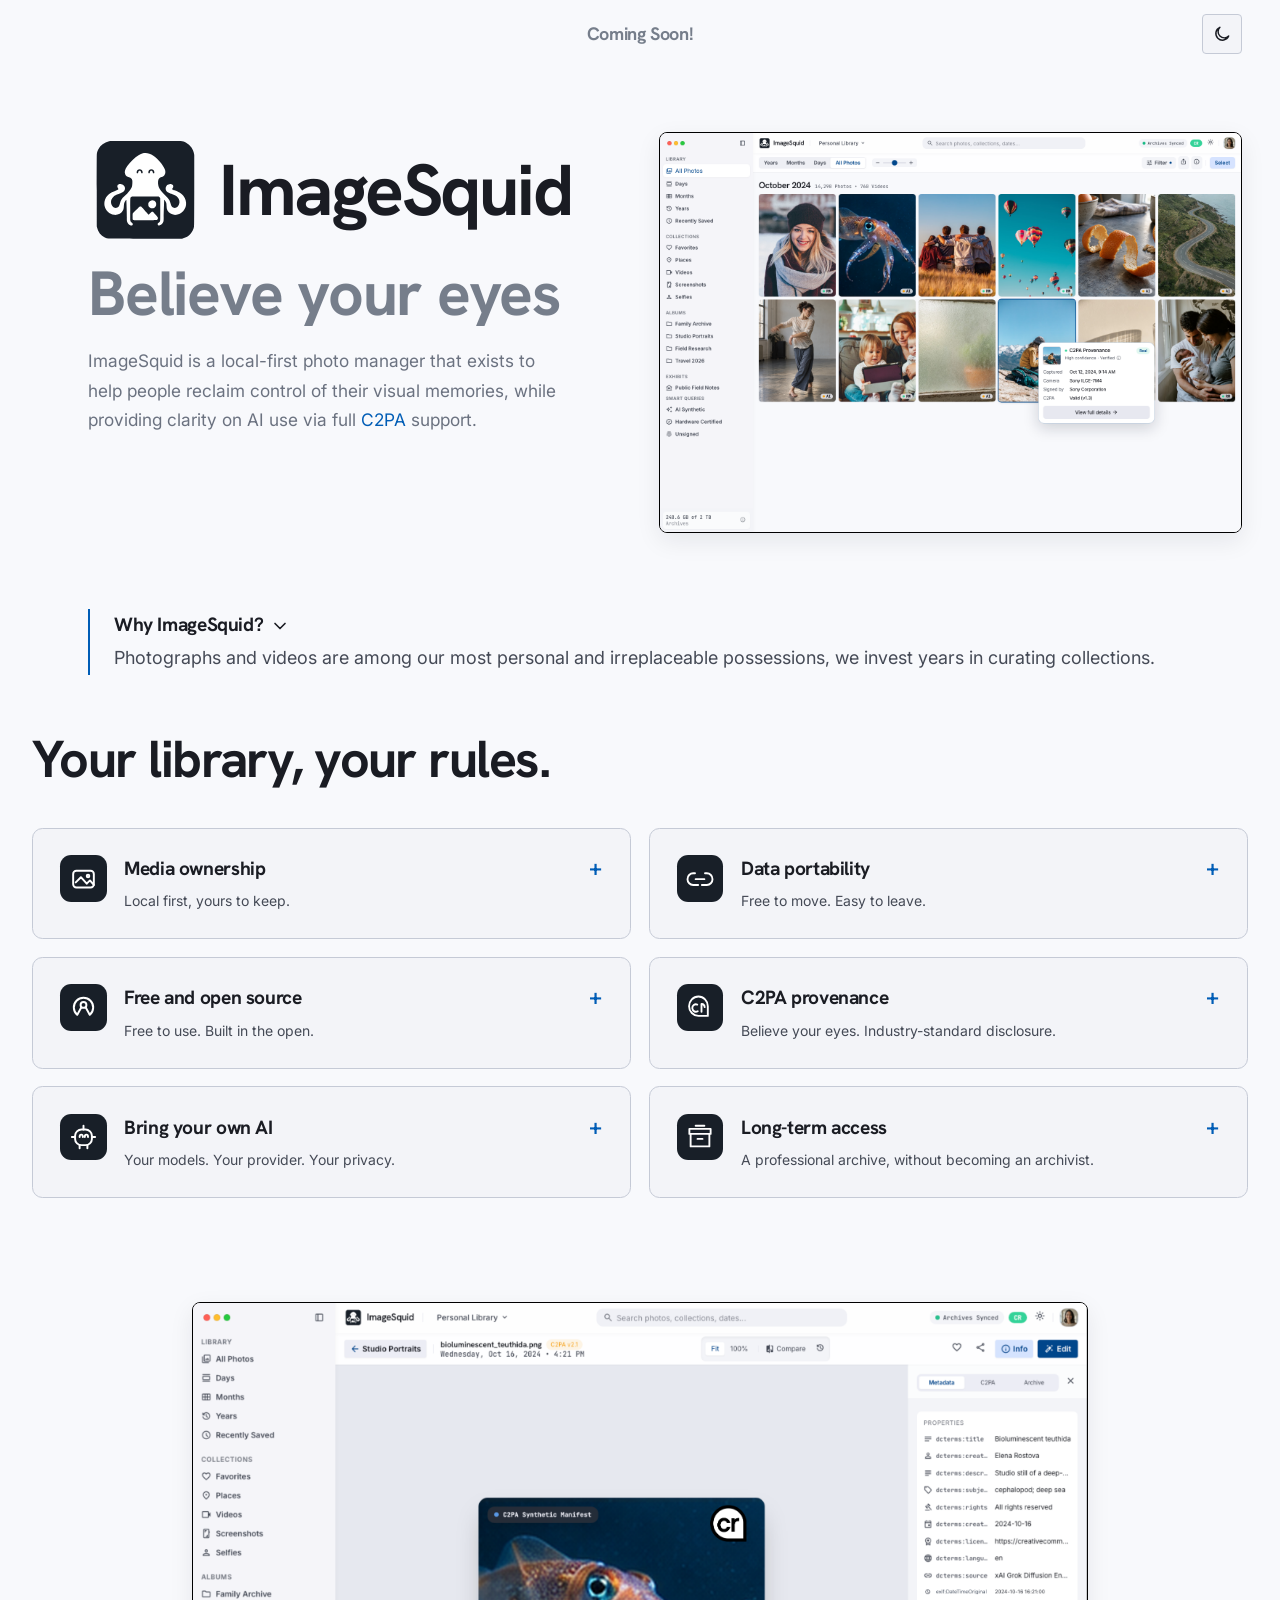
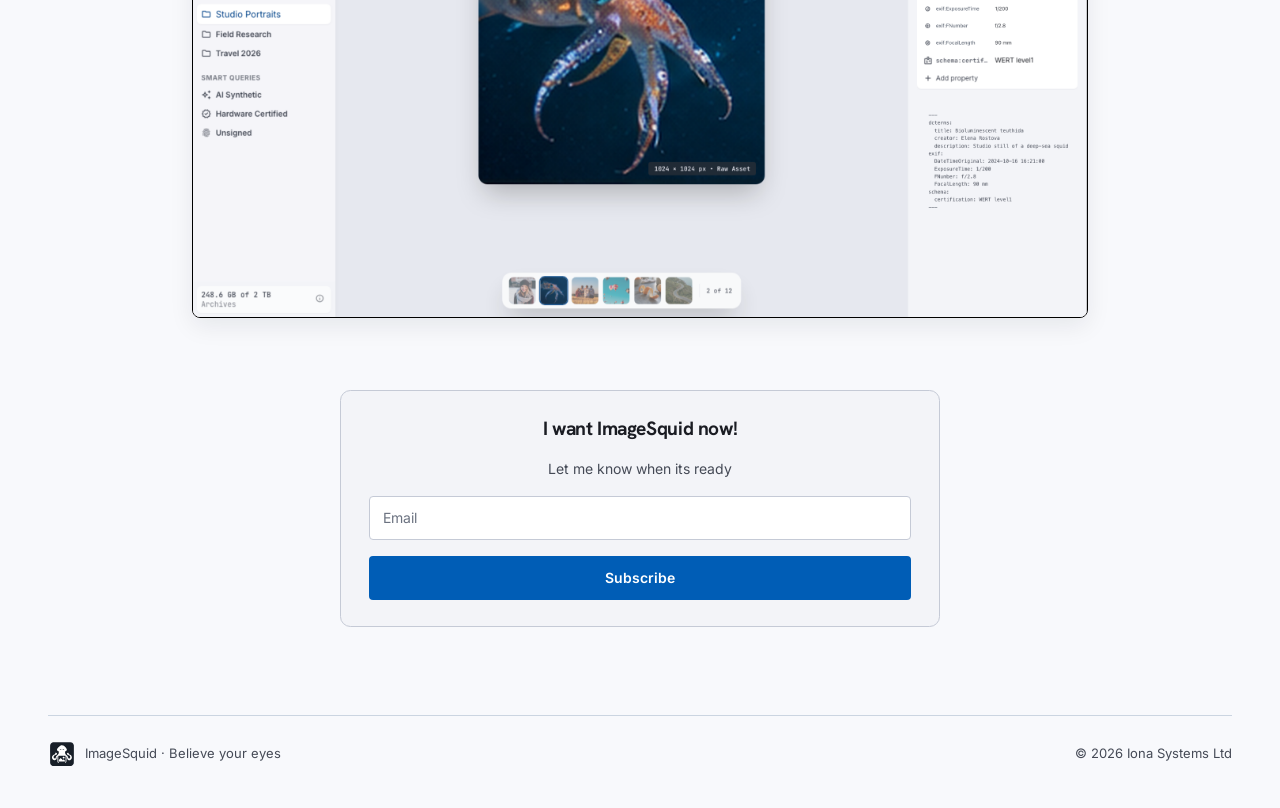
==== commit 05812ac0: "remove faq and topic pages" ====
--- a/index.html
+++ b/index.html
@@ -118,54 +118,6 @@
         ]
       }
     </script>
-    <script type="application/ld+json">
-      {
-        "@context": "https://schema.org",
-        "@type": "FAQPage",
-        "mainEntity": [
-          {
-            "@type": "Question",
-            "name": "What is ImageSquid?",
-            "acceptedAnswer": {
-              "@type": "Answer",
-              "text": "ImageSquid is a local-first photo manager that exists to help people reclaim control of their visual memories, while providing clarity on AI use via full C2PA support. The library lives on your computer, works offline, and leaves with you. It is MIT open source, and the core library can be installed for free on Linux, macOS, Windows, and the web."
-            }
-          },
-          {
-            "@type": "Question",
-            "name": "What is C2PA / Content Credentials?",
-            "acceptedAnswer": {
-              "@type": "Answer",
-              "text": "Provenance is how a collection verifies a picture's origins and that it is what it claims to be. C2PA Content Credentials are an open standard for signed, file-bound statements about image provenance. Every ImageSquid import starts a durable C2PA record per image. These records disclose human-generated content, AI-generated content, or a combination of both. Signed statements travel with the file."
-            }
-          },
-          {
-            "@type": "Question",
-            "name": "Can I leave and take my library?",
-            "acceptedAnswer": {
-              "@type": "Answer",
-              "text": "You can leave ImageSquid, the app and any optional sync or backup service, at any time, without losing original media, later enhancements, or metadata enrichment. On disk, files are archival OCFL objects. Export tools make a bulk copy of the library. From that bundle you can start a fresh copy of ImageSquid, browse the collection with your own filesystem tools, or build new applications on the OCFL object store."
-            }
-          },
-          {
-            "@type": "Question",
-            "name": "Does ImageSquid upload my photos to train AI?",
-            "acceptedAnswer": {
-              "@type": "Answer",
-              "text": "ImageSquid does not sell inference and does not choose a model for you. You bring a local runner or your own provider account. A local model keeps that processing on your machine. If you choose a commercial provider, that company will read and likely store your originals, prompts, and outputs. Backup never sees that network traffic."
-            }
-          },
-          {
-            "@type": "Question",
-            "name": "Is ImageSquid open source?",
-            "acceptedAnswer": {
-              "@type": "Answer",
-              "text": "Yes. ImageSquid's MIT license means the code is there to inspect, to accept contributions, and to integrate into other architectures. One Rust-based core library can be installed for free on Linux, macOS, Windows, and the web. Optional paid add-ons from ImageSquid.app are encrypted sync, encrypted backup at rest, and C2PA certificate publication. Any organization can build its own sync and backup instead."
-            }
-          }
-        ]
-      }
-    </script>
     <link rel="icon" href="assets/ImageSquid-logo.svg" type="image/svg+xml" />
     <link rel="preconnect" href="https://fonts.googleapis.com" />
     <link rel="preconnect" href="https://fonts.gstatic.com" crossorigin />
@@ -373,22 +325,9 @@
         background: var(--background);
       }
 
-      .header-notify {
-        grid-column: 1;
-        justify-self: start;
-        margin: 0;
-        font-family: var(--font-body);
-        font-size: 0.875rem;
-        font-weight: 600;
-        line-height: 1.3;
-        color: var(--primary);
-        white-space: nowrap;
-      }
-
       .coming-soon {
         grid-column: 2;
         justify-self: center;
-        width: fit-content;
         margin: 0;
         font-family: var(--font-display);
         font-weight: 700;
@@ -1000,8 +939,7 @@
 
       /* The row wraps just under 418px. Indent only then, so the wide row stays flush right. */
       @container (max-width: 417px) {
-        .footer-links,
-        .footer-pages {
+        .footer-links {
           padding-inline-start: calc(var(--footer-mark) + var(--footer-mark-gap));
         }
       }
@@ -1012,17 +950,8 @@
         gap: 1.25rem;
       }
 
-      .footer-links a,
-      .footer-pages a {
+      .footer-links a {
         color: var(--on-surface-variant);
-      }
-
-      .footer-pages {
-        flex: 1 0 100%;
-        display: flex;
-        flex-wrap: wrap;
-        gap: 0.35rem 1.25rem;
-        margin: 0;
       }
 
       .panel-status {
@@ -1493,71 +1422,6 @@
 
         #your-library .principle .detail-copy {
           padding-inline: 1.1rem;
-        }
-      }
-
-      #faq {
-        position: relative;
-        z-index: 0;
-        padding-block: 0 5.5rem;
-      }
-
-      #faq .wrap {
-        width: min(80rem, calc(100% - 4rem));
-        margin-inline: auto;
-      }
-
-      #faq .section-title {
-        font-family: var(--font-display);
-        font-size: clamp(2.25rem, 4.5vw, 3.25rem);
-        line-height: 1.1;
-        letter-spacing: -0.03em;
-        font-weight: 700;
-        color: var(--on-surface);
-        margin: 0 0 2.5rem;
-      }
-
-      #faq .faq-list {
-        display: grid;
-        gap: 1.1rem;
-        max-width: 46rem;
-      }
-
-      #faq article {
-        border: 1px solid var(--outline-variant);
-        border-radius: 0.65rem;
-        background: var(--surface-container-low);
-        padding: 1.35rem 1.5rem 1.45rem;
-      }
-
-      #faq h3 {
-        margin: 0 0 0.55rem;
-        font-family: var(--font-display);
-        font-size: 1.2rem;
-        font-weight: 700;
-        letter-spacing: -0.02em;
-        line-height: 1.3;
-        color: var(--on-surface);
-      }
-
-      #faq p {
-        margin: 0;
-        color: var(--on-surface-variant);
-        font-size: 0.95rem;
-        line-height: 1.65;
-      }
-
-      @media (max-width: 900px) {
-        #faq .wrap {
-          width: calc(100% - 2.5rem);
-        }
-
-        #faq .section-title {
-          margin-bottom: 1.75rem;
-        }
-
-        #faq article {
-          padding: 1.2rem 1.1rem 1.3rem;
         }
       }
 
@@ -1730,9 +1594,7 @@
     <a class="skip-link" href="#main">Skip to content</a>
 
     <header class="site-header">
-      <!-- TODO: add a Source link in the header and footer when the product repository URL is in the project. -->
-      <a class="header-notify" href="#sign-up-form">Get notified</a>
-      <p class="coming-soon">Coming Soon!</p>
+      <a class="coming-soon" href="#sign-up-form">Coming Soon!</a>
       <button type="button" class="theme-toggle" id="theme-toggle" aria-label="Switch to dark mode" aria-pressed="false">
         <svg class="theme-icon theme-icon-sun" viewBox="0 0 24 24" aria-hidden="true">
           <circle cx="12" cy="12" r="4" fill="none" stroke="currentColor" stroke-width="1.75" />
@@ -2093,60 +1955,6 @@
         </figure>
       </section>
 
-      <section id="faq" aria-labelledby="faq-heading">
-        <div class="wrap">
-          <h2 class="section-title" id="faq-heading">Questions</h2>
-          <div class="faq-list">
-            <article>
-              <h3>What is ImageSquid?</h3>
-              <p>
-                ImageSquid is a local-first photo manager that exists to help people reclaim control of their visual
-                memories, while providing clarity on AI use via full C2PA support. The library lives on your computer,
-                works offline, and leaves with you. It is MIT open source, and the core library can be installed for
-                free on Linux, macOS, Windows, and the web.
-              </p>
-            </article>
-            <article>
-              <h3>What is C2PA / Content Credentials?</h3>
-              <p>
-                Provenance is how a collection verifies a picture's origins and that it is what it claims to be. C2PA
-                Content Credentials are an open standard for signed, file-bound statements about image provenance.
-                Every ImageSquid import starts a durable C2PA record per image. These records disclose human-generated
-                content, AI-generated content, or a combination of both. Signed statements travel with the file.
-              </p>
-            </article>
-            <article>
-              <h3>Can I leave and take my library?</h3>
-              <p>
-                You can leave ImageSquid, the app and any optional sync or backup service, at any time, without losing
-                original media, later enhancements, or metadata enrichment. On disk, files are archival OCFL objects.
-                Export tools make a bulk copy of the library. From that bundle you can start a fresh copy of ImageSquid,
-                browse the collection with your own filesystem tools, or build new applications on the OCFL object store.
-              </p>
-            </article>
-            <article>
-              <h3>Does ImageSquid upload my photos to train AI?</h3>
-              <p>
-                ImageSquid does not sell inference and does not choose a model for you. You bring a local runner or your
-                own provider account. A local model keeps that processing on your machine. If you choose a commercial
-                provider, that company will read and likely store your originals, prompts, and outputs. Backup never
-                sees that network traffic.
-              </p>
-            </article>
-            <article>
-              <h3>Is ImageSquid open source?</h3>
-              <p>
-                Yes. ImageSquid's MIT license means the code is there to inspect, to accept contributions, and to
-                integrate into other architectures. One Rust-based core library can be installed for free on Linux,
-                macOS, Windows, and the web. Optional paid add-ons from ImageSquid.app are encrypted sync, encrypted
-                backup at rest, and C2PA certificate publication. Any organization can build its own sync and backup
-                instead.
-              </p>
-            </article>
-          </div>
-        </div>
-      </section>
-
       <section id="sign-up-form" aria-labelledby="sign-up-heading">
 
 <style type="text/css">@import url("https://assets.mlcdn.com/fonts.css?version=1791198");</style>
@@ -3041,11 +2849,6 @@
           <p class="footer-links">
             <a href="https://iona.ltd" rel="noopener noreferrer">© 2026 Iona Systems Ltd</a>
           </p>
-          <nav class="footer-pages" aria-label="Pages">
-            <a href="/c2pa/">C2PA</a>
-            <a href="/leave-google-photos/">Leave Google Photos</a>
-            <a href="/compare/">Compare</a>
-          </nav>
         </footer>
       </div>
     </main>
